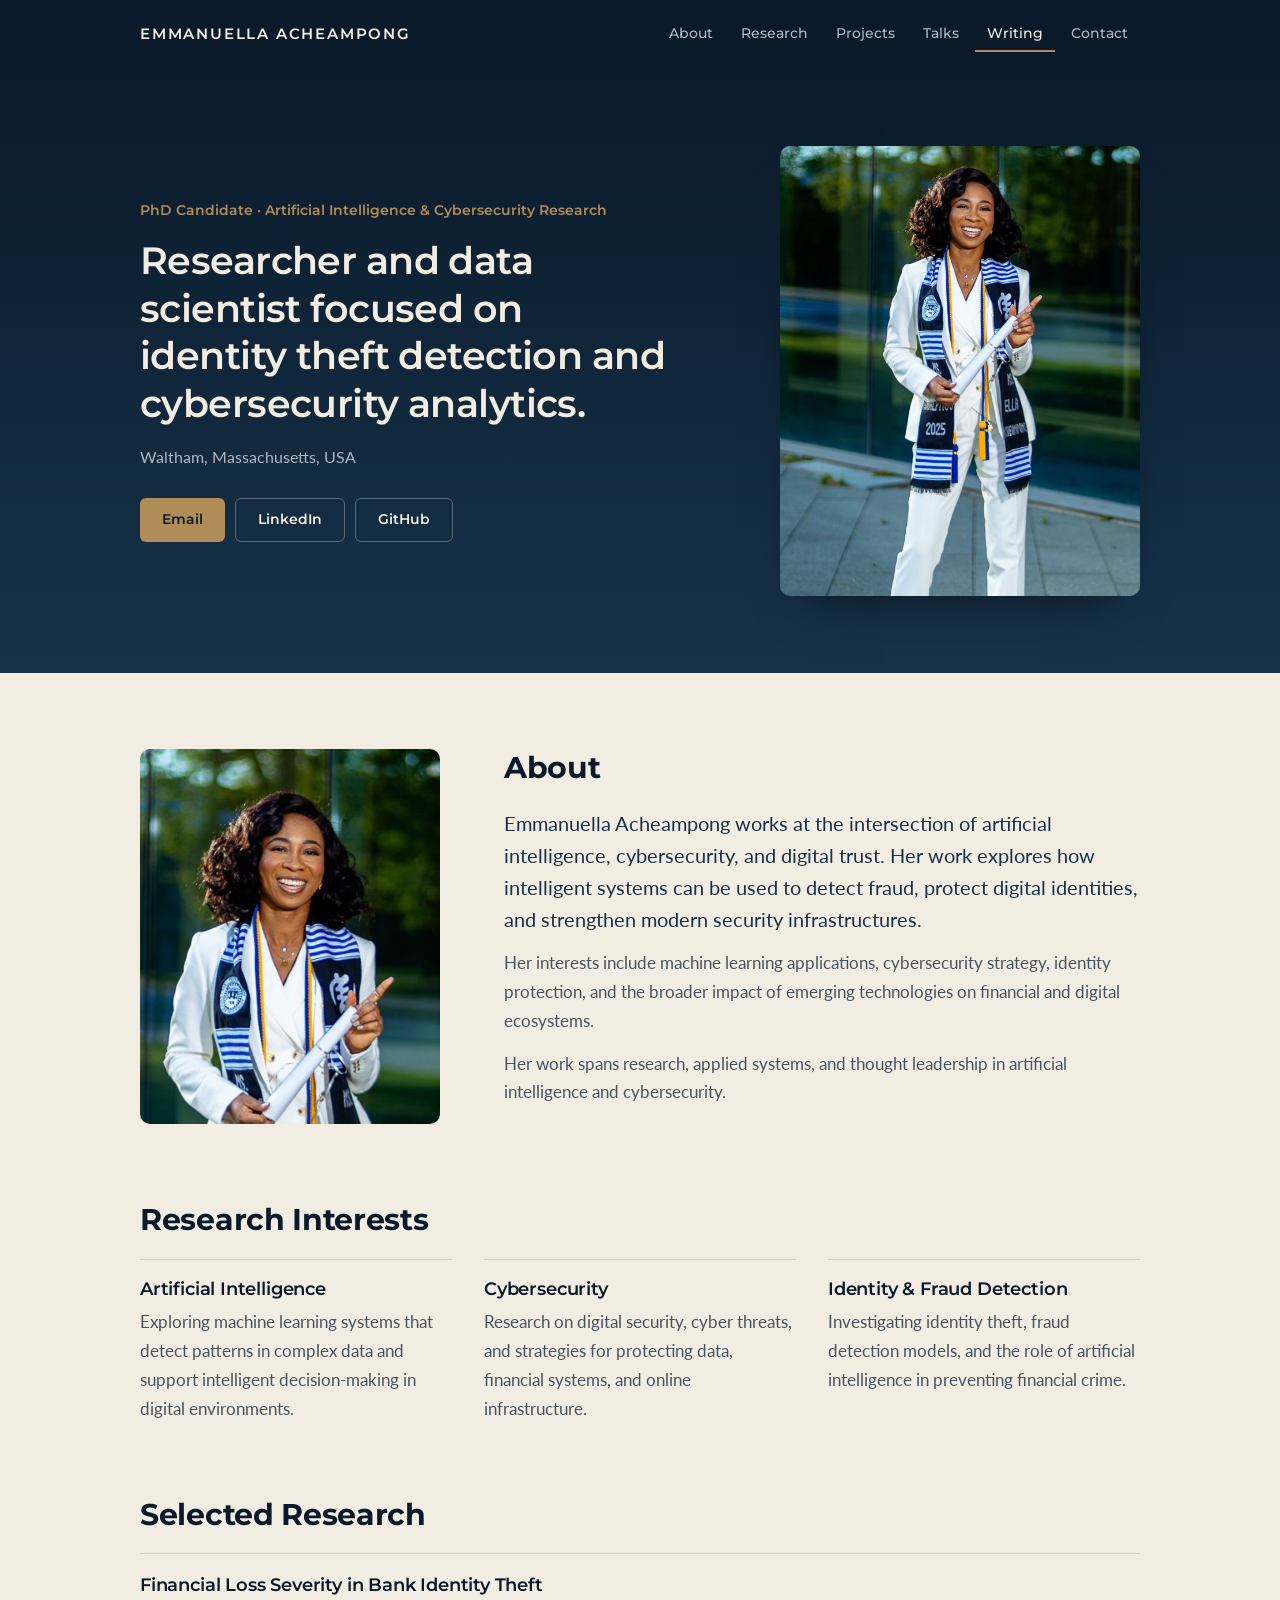
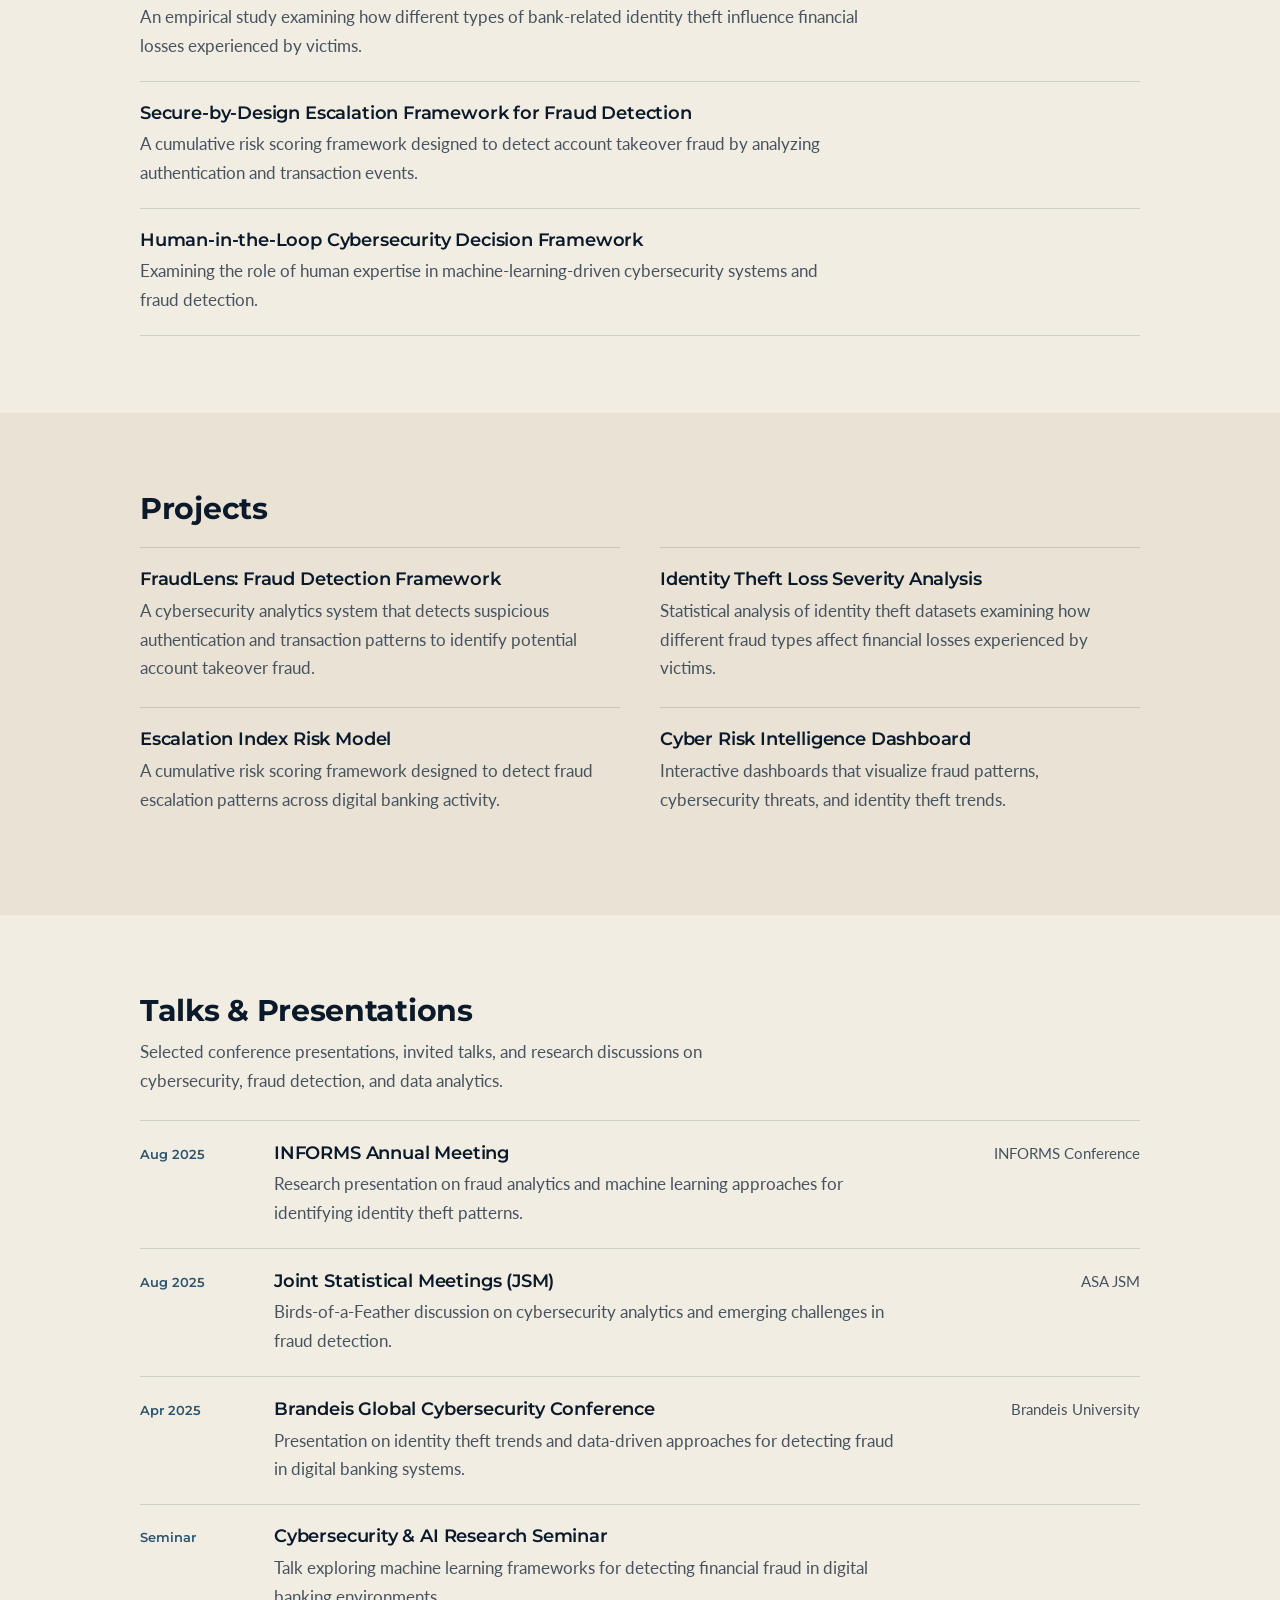
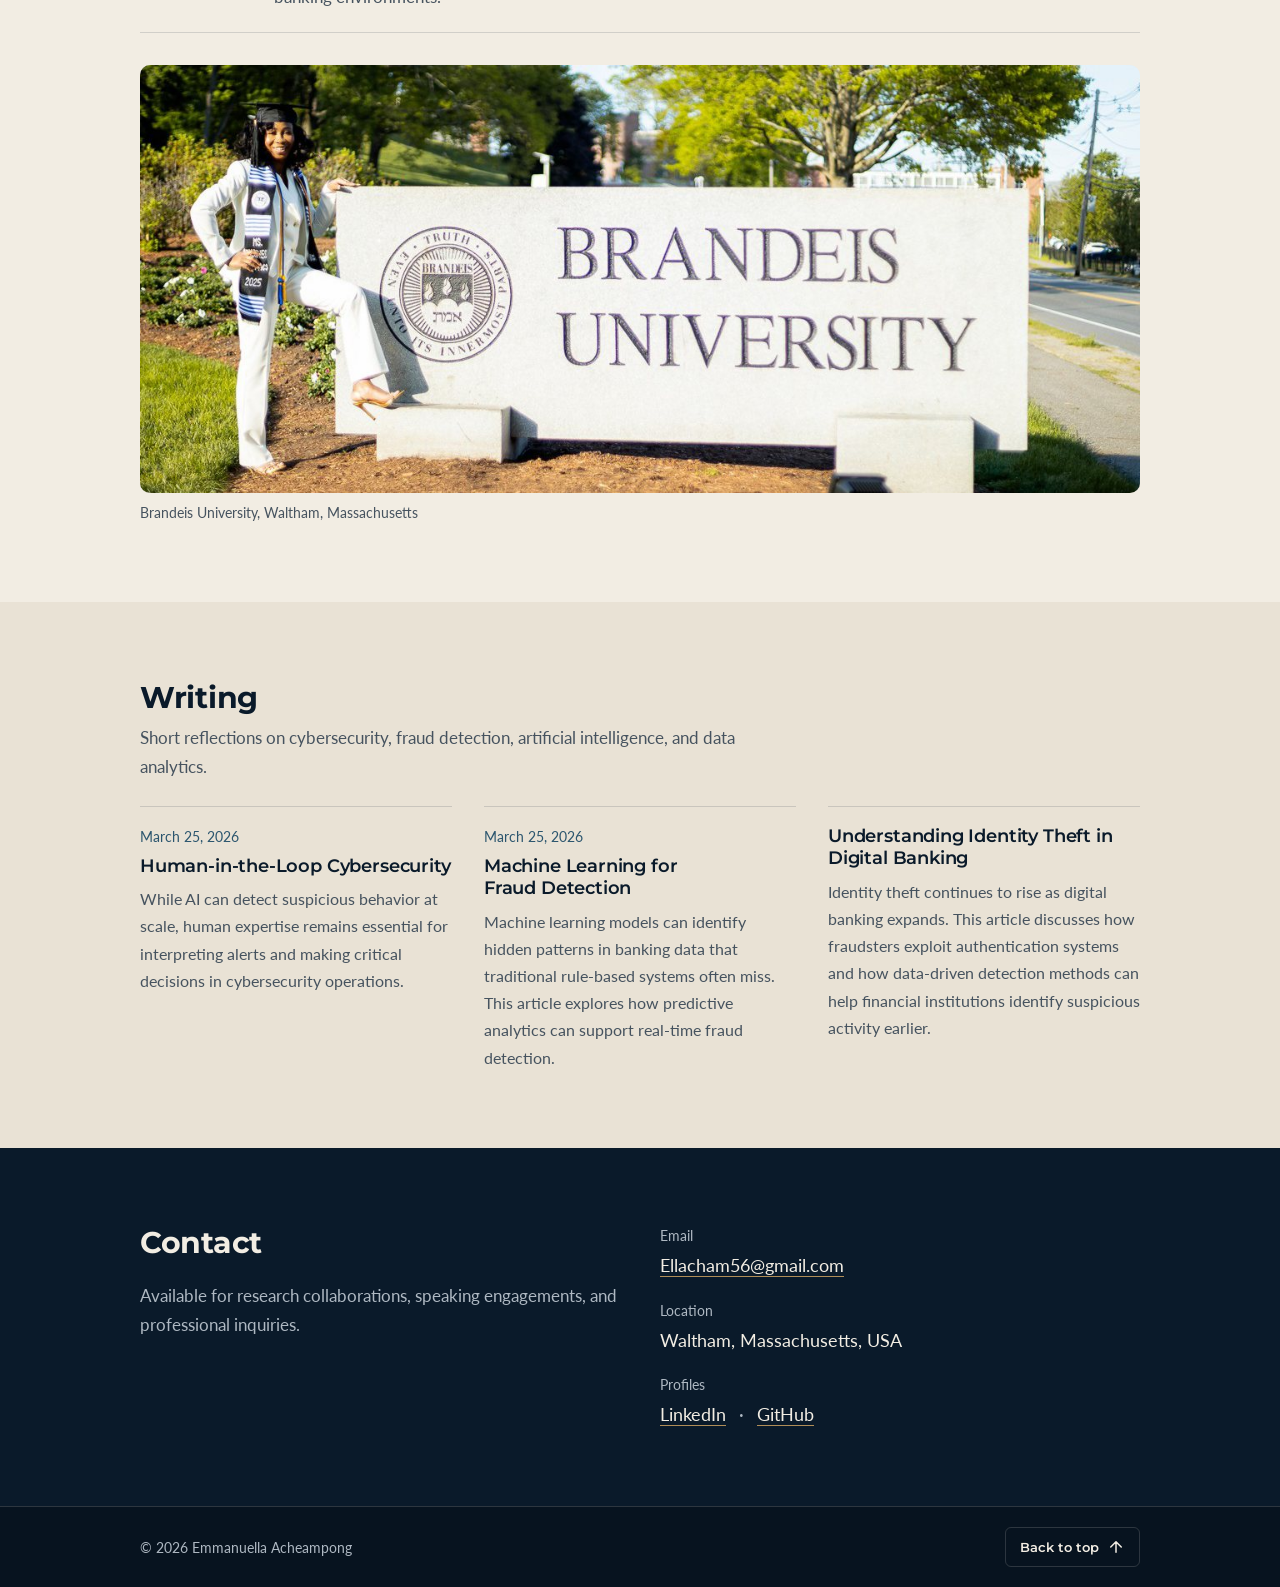
==== index.html @ 40e0a1cf "Use the new Brandeis sign photo in Talks Co-Authored-By: Claude Opus 5.5 <noreply@anthropic.com>" ====
<!doctype html>
<html lang="en">
<head>
  <meta charset="utf-8">
  <meta name="viewport" content="width=device-width, initial-scale=1">
  <title>Emmanuella Acheampong · PhD Candidate, AI &amp; Cybersecurity Research</title>
  <meta name="description" content="Emmanuella Acheampong is a PhD candidate and data scientist researching artificial intelligence, cybersecurity and digital trust, with a focus on identity theft detection and fraud analytics.">
  <meta name="author" content="Emmanuella Acheampong">
  <meta name="theme-color" content="#0A1A2A">

  <meta property="og:type" content="profile">
  <meta property="og:title" content="Emmanuella Acheampong · PhD Candidate, AI &amp; Cybersecurity Research">
  <meta property="og:description" content="Researcher and data scientist focused on identity theft detection and cybersecurity analytics.">
  <meta property="og:url" content="https://ellacham.github.io/ellaacheampong/">
  <meta property="og:image" content="https://ellacham.github.io/ellaacheampong/assets/img/og-image.jpg">
  <meta name="twitter:card" content="summary_large_image">

  <link rel="canonical" href="https://ellacham.github.io/ellaacheampong/">
  <link rel="icon" href="data:,">

  <link rel="preconnect" href="https://fonts.googleapis.com">
  <link rel="preconnect" href="https://fonts.gstatic.com" crossorigin>
  <link href="https://fonts.googleapis.com/css2?family=Lato:wght@400;700&family=Montserrat:wght@500;600;700&display=swap" rel="stylesheet">
  <link rel="stylesheet" href="assets/css/style.css?v=20261018-3">

  <script type="application/ld+json">
  {
    "@context": "https://schema.org",
    "@type": "Person",
    "name": "Emmanuella Acheampong",
    "jobTitle": "PhD Candidate",
    "description": "Researcher and data scientist focused on identity theft detection and cybersecurity analytics.",
    "url": "https://ellacham.github.io/ellaacheampong/",
    "email": "mailto:Ellacham56@gmail.com",
    "image": "https://ellacham.github.io/ellaacheampong/assets/img/ella-portrait.jpg",
    "address": { "@type": "PostalAddress", "addressLocality": "Waltham", "addressRegion": "MA", "addressCountry": "US" },
    "knowsAbout": ["Artificial intelligence", "Machine learning", "Cybersecurity", "Fraud detection", "Identity theft"],
    "sameAs": ["https://www.linkedin.com/in/emmanuellaacheampong", "https://github.com/Ellacham"]
  }
  </script>
</head>
<body>
  <a class="skip-link" href="#main">Skip to content</a>

  <header class="site-header">
    <div class="container nav">
      <a class="brand" href="#top">Emmanuella Acheampong</a>
      <button class="nav-toggle" type="button" aria-expanded="false" aria-controls="nav-menu">
        <span class="sr-only">Menu</span>
        <span class="bar"></span><span class="bar"></span>
      </button>
      <nav id="nav-menu" class="nav-menu" aria-label="Main">
        <a href="#about">About</a>
        <a href="#research">Research</a>
        <a href="#projects">Projects</a>
        <a href="#talks">Talks</a>
        <a href="#writing">Writing</a>
        <a href="#contact">Contact</a>
      </nav>
    </div>
  </header>

  <main id="main">
    <section class="hero" aria-label="Introduction">
      <div class="container hero-inner">
        <div class="hero-copy">
          <p class="hero-role">PhD Candidate · Artificial Intelligence &amp; Cybersecurity Research</p>
          <h1>Researcher and data scientist focused on identity theft detection and cybersecurity analytics.</h1>
          <p class="hero-meta">Waltham, Massachusetts, USA</p>
          <ul class="hero-links" aria-label="Contact and profiles">
            <li><a class="btn btn-primary" href="mailto:Ellacham56@gmail.com">Email</a></li>
            <li><a class="btn btn-ghost" href="https://www.linkedin.com/in/emmanuellaacheampong" target="_blank" rel="noopener">LinkedIn</a></li>
            <li><a class="btn btn-ghost" href="https://github.com/Ellacham" target="_blank" rel="noopener">GitHub</a></li>
          </ul>
        </div>
        <figure class="hero-photo">
          <img src="assets/img/ella-portrait.jpg" alt="Emmanuella Acheampong smiling in a white suit and graduation stole, holding her diploma" width="624" height="780" fetchpriority="high">
        </figure>
      </div>
    </section>

    <section class="section" id="about">
      <div class="container about">
        <figure class="about-photo">
          <img src="assets/img/ella-headshot.jpg" alt="Headshot of Emmanuella Acheampong" width="360" height="450" loading="lazy">
        </figure>
        <div class="about-body">
          <h2>About</h2>
          <p class="about-lead">Emmanuella Acheampong works at the intersection of artificial intelligence, cybersecurity, and digital trust. Her work explores how intelligent systems can be used to detect fraud, protect digital identities, and strengthen modern security infrastructures.</p>
          <p>Her interests include machine learning applications, cybersecurity strategy, identity protection, and the broader impact of emerging technologies on financial and digital ecosystems.</p>
          <p>Her work spans research, applied systems, and thought leadership in artificial intelligence and cybersecurity.</p>
        </div>
      </div>
    </section>

    <section class="section section-tight" id="research">
      <div class="container">
        <h2>Research Interests</h2>
        <div class="interests">
          <div class="interest">
            <h3>Artificial Intelligence</h3>
            <p>Exploring machine learning systems that detect patterns in complex data and support intelligent decision-making in digital environments.</p>
          </div>
          <div class="interest">
            <h3>Cybersecurity</h3>
            <p>Research on digital security, cyber threats, and strategies for protecting data, financial systems, and online infrastructure.</p>
          </div>
          <div class="interest">
            <h3>Identity &amp; Fraud Detection</h3>
            <p>Investigating identity theft, fraud detection models, and the role of artificial intelligence in preventing financial crime.</p>
          </div>
        </div>

        <h2 class="subsection" id="publications">Selected Research</h2>
        <ol class="entries">
          <li>
            <h3>Financial Loss Severity in Bank Identity Theft</h3>
            <p>An empirical study examining how different types of bank-related identity theft influence financial losses experienced by victims.</p>
          </li>
          <li>
            <h3>Secure-by-Design Escalation Framework for Fraud Detection</h3>
            <p>A cumulative risk scoring framework designed to detect account takeover fraud by analyzing authentication and transaction events.</p>
          </li>
          <li>
            <h3>Human-in-the-Loop Cybersecurity Decision Framework</h3>
            <p>Examining the role of human expertise in machine-learning-driven cybersecurity systems and fraud detection.</p>
          </li>
        </ol>
      </div>
    </section>

    <section class="section section-sand" id="projects">
      <div class="container">
        <h2>Projects</h2>
        <div class="projects">
          <article class="project">
            <h3>FraudLens: Fraud Detection Framework</h3>
            <p>A cybersecurity analytics system that detects suspicious authentication and transaction patterns to identify potential account takeover fraud.</p>
          </article>
          <article class="project">
            <h3>Identity Theft Loss Severity Analysis</h3>
            <p>Statistical analysis of identity theft datasets examining how different fraud types affect financial losses experienced by victims.</p>
          </article>
          <article class="project">
            <h3>Escalation Index Risk Model</h3>
            <p>A cumulative risk scoring framework designed to detect fraud escalation patterns across digital banking activity.</p>
          </article>
          <article class="project">
            <h3>Cyber Risk Intelligence Dashboard</h3>
            <p>Interactive dashboards that visualize fraud patterns, cybersecurity threats, and identity theft trends.</p>
          </article>
        </div>
      </div>
    </section>

    <section class="section" id="talks">
      <div class="container">
        <div class="section-head">
          <h2>Talks &amp; Presentations</h2>
          <p class="section-intro">Selected conference presentations, invited talks, and research discussions on cybersecurity, fraud detection, and data analytics.</p>
        </div>
        <ol class="talks">
          <li class="talk">
            <span class="talk-date">Aug 2025</span>
            <div class="talk-body">
              <h3>INFORMS Annual Meeting</h3>
              <p>Research presentation on fraud analytics and machine learning approaches for identifying identity theft patterns.</p>
            </div>
            <span class="talk-venue">INFORMS Conference</span>
          </li>
          <li class="talk">
            <span class="talk-date">Aug 2025</span>
            <div class="talk-body">
              <h3>Joint Statistical Meetings (JSM)</h3>
              <p>Birds-of-a-Feather discussion on cybersecurity analytics and emerging challenges in fraud detection.</p>
            </div>
            <span class="talk-venue">ASA JSM</span>
          </li>
          <li class="talk">
            <span class="talk-date">Apr 2025</span>
            <div class="talk-body">
              <h3>Brandeis Global Cybersecurity Conference</h3>
              <p>Presentation on identity theft trends and data-driven approaches for detecting fraud in digital banking systems.</p>
            </div>
            <span class="talk-venue">Brandeis University</span>
          </li>
          <li class="talk">
            <span class="talk-date">Seminar</span>
            <div class="talk-body">
              <h3>Cybersecurity &amp; AI Research Seminar</h3>
              <p>Talk exploring machine learning frameworks for detecting financial fraud in digital banking environments.</p>
            </div>
          </li>
        </ol>
        <figure class="wide-photo">
          <img src="assets/img/ella-brandeis-sign.jpg" alt="Emmanuella Acheampong in her graduation cap and stole beside the Brandeis University sign" width="1200" height="514" loading="lazy">
          <figcaption>Brandeis University, Waltham, Massachusetts</figcaption>
        </figure>
      </div>
    </section>

    <section class="section section-sand" id="writing">
      <div class="container">
        <div class="section-head">
          <h2>Writing</h2>
          <p class="section-intro">Short reflections on cybersecurity, fraud detection, artificial intelligence, and data analytics.</p>
        </div>
        <div class="notes">
          <article class="note">
            <p class="note-date"><time datetime="2026-03-25">March 25, 2026</time></p>
            <h3>Human-in-the-Loop Cybersecurity</h3>
            <p>While AI can detect suspicious behavior at scale, human expertise remains essential for interpreting alerts and making critical decisions in cybersecurity operations.</p>
          </article>
          <article class="note">
            <p class="note-date"><time datetime="2026-03-25">March 25, 2026</time></p>
            <h3>Machine Learning for Fraud Detection</h3>
            <p>Machine learning models can identify hidden patterns in banking data that traditional rule-based systems often miss. This article explores how predictive analytics can support real-time fraud detection.</p>
          </article>
          <article class="note">
            <h3>Understanding Identity Theft in Digital Banking</h3>
            <p>Identity theft continues to rise as digital banking expands. This article discusses how fraudsters exploit authentication systems and how data-driven detection methods can help financial institutions identify suspicious activity earlier.</p>
          </article>
        </div>
      </div>
    </section>

    <section class="section section-dark" id="contact">
      <div class="container contact-inner">
        <div>
          <h2>Contact</h2>
          <p class="section-intro">Available for research collaborations, speaking engagements, and professional inquiries.</p>
        </div>
        <dl class="contact-list">
          <div>
            <dt>Email</dt>
            <dd><a href="mailto:Ellacham56@gmail.com">Ellacham56@gmail.com</a></dd>
          </div>
          <div>
            <dt>Location</dt>
            <dd>Waltham, Massachusetts, USA</dd>
          </div>
          <div>
            <dt>Profiles</dt>
            <dd>
              <a href="https://www.linkedin.com/in/emmanuellaacheampong" target="_blank" rel="noopener">LinkedIn</a>
              <span class="sep" aria-hidden="true">·</span>
              <a href="https://github.com/Ellacham" target="_blank" rel="noopener">GitHub</a>
            </dd>
          </div>
        </dl>
      </div>
    </section>
  </main>

  <footer class="site-footer">
    <div class="container footer-inner">
      <p class="copyright">© <span id="year">2026</span> Emmanuella Acheampong</p>
      <a class="to-top" href="#top">
        Back to top
        <svg aria-hidden="true" viewBox="0 0 24 24" width="18" height="18"><path fill="none" stroke="currentColor" stroke-width="2" stroke-linecap="round" stroke-linejoin="round" d="M12 19V5M5 12l7-7 7 7"/></svg>
      </a>
    </div>
  </footer>

  <script src="assets/js/main.js?v=20261018-3"></script>
</body>
</html>
---- assets/css/style.css ----
/* Emmanuella Acheampong · portfolio styles
   Palette: midnight #0A1A2A, navy #17324A, steel #2B556E, bronze #B08D57, cream #F2EDE3.
   Bronze is only used on navy (it is too light for text on cream); steel is the accent on cream.
   Type: Montserrat for headings, Lato for reading text. */

:root {
  --midnight: #0A1A2A;
  --navy: #17324A;
  --steel: #2B556E;
  --bronze: #B08D57;
  --bronze-light: #C4A272;
  --cream: #F2EDE3;
  --sand: #E9E2D5;

  --text: #0A1A2A;
  --text-soft: #46535F;
  --text-on-dark: #F2EDE3;
  --text-on-dark-soft: #AEB8C2;

  --line: rgba(10, 26, 42, 0.14);
  --line-on-dark: rgba(242, 237, 227, 0.16);

  --font-heading: "Montserrat", "Helvetica Neue", Arial, sans-serif;
  --font-body: "Lato", "Helvetica Neue", Arial, sans-serif;

  --container: 1080px;
  --gutter: clamp(16px, 4vw, 40px);
  --header-h: 68px;
}

*,
*::before,
*::after { box-sizing: border-box; }

html { scroll-behavior: smooth; -webkit-text-size-adjust: 100%; }
@media (prefers-reduced-motion: reduce) { html { scroll-behavior: auto; } }
[id] { scroll-margin-top: calc(var(--header-h) + 12px); }

body {
  margin: 0;
  background: var(--cream);
  color: var(--text);
  font-family: var(--font-body);
  font-size: 17px;
  line-height: 1.7;
  -webkit-font-smoothing: antialiased;
  text-rendering: optimizeLegibility;
}

img { max-width: 100%; height: auto; display: block; }
a { color: inherit; }
h1, h2, h3 { margin: 0; font-family: var(--font-heading); line-height: 1.25; letter-spacing: -0.01em; text-wrap: balance; }
h2 { font-size: clamp(24px, 2.6vw, 30px); font-weight: 700; color: var(--midnight); margin-bottom: 20px; }
h3 { font-size: 18px; font-weight: 600; color: var(--midnight); text-wrap: pretty; }
p { margin: 0; }
ul, ol { margin: 0; padding: 0; list-style: none; }

:focus-visible { outline: 2px solid var(--steel); outline-offset: 3px; border-radius: 4px; }
.site-header :focus-visible,
.hero :focus-visible,
.section-dark :focus-visible,
.site-footer :focus-visible { outline-color: var(--bronze); }

.sr-only {
  position: absolute; width: 1px; height: 1px; padding: 0; margin: -1px;
  overflow: hidden; clip: rect(0 0 0 0); white-space: nowrap; border: 0;
}

.skip-link {
  position: absolute; left: 16px; top: -80px; z-index: 100;
  padding: 10px 16px; border-radius: 8px;
  background: var(--steel); color: #fff; font-weight: 700; text-decoration: none;
}
.skip-link:focus { top: 12px; }

.container { width: 100%; max-width: var(--container); margin: 0 auto; padding: 0 var(--gutter); }

/* ---------- Header ---------- */

.site-header {
  position: sticky; top: 0; z-index: 50;
  background: var(--midnight);
  border-bottom: 1px solid transparent;
  transition: border-color .3s ease;
}
.site-header.is-scrolled { border-bottom-color: var(--line-on-dark); }

.nav { height: var(--header-h); display: flex; align-items: center; justify-content: space-between; gap: 24px; }

.brand {
  font-family: var(--font-heading); font-size: 15px; font-weight: 600;
  letter-spacing: 0.12em; text-transform: uppercase; white-space: nowrap;
  color: var(--text-on-dark); text-decoration: none;
}

.nav-menu { display: flex; align-items: center; gap: 4px; }
.nav-menu a {
  padding: 6px 12px; border-radius: 6px;
  font-family: var(--font-heading); font-size: 14px; font-weight: 500;
  color: var(--text-on-dark-soft); text-decoration: none;
  transition: color .2s ease;
}
.nav-menu a:hover, .nav-menu a.is-active { color: var(--cream); }
.nav-menu a.is-active { box-shadow: inset 0 -2px 0 var(--bronze); border-radius: 0; }

.nav-toggle {
  display: none; width: 44px; height: 44px; padding: 0; border: 1px solid var(--line-on-dark);
  border-radius: 8px; background: transparent; cursor: pointer;
  flex-direction: column; align-items: center; justify-content: center; gap: 6px;
}
.nav-toggle .bar { display: block; width: 18px; height: 1.6px; background: var(--text-on-dark); transition: transform .25s ease; }
.nav-toggle[aria-expanded="true"] .bar:first-of-type { transform: translateY(3.8px) rotate(45deg); }
.nav-toggle[aria-expanded="true"] .bar:last-of-type { transform: translateY(-3.8px) rotate(-45deg); }

@media (max-width: 860px) {
  .nav-toggle { display: inline-flex; }
  .nav-menu {
    position: absolute; top: var(--header-h); left: 0; right: 0;
    flex-direction: column; align-items: stretch; gap: 0;
    padding: 8px var(--gutter) 16px;
    background: var(--midnight); border-bottom: 1px solid var(--line-on-dark);
    display: none;
  }
  .nav-menu.is-open { display: flex; }
  .nav-menu a { padding: 12px 4px; font-size: 15px; border-bottom: 1px solid var(--line-on-dark); }
  .nav-menu a:last-child { border-bottom: 0; }
  .nav-menu a.is-active { box-shadow: none; color: var(--bronze); }
}
@media (max-width: 420px) {
  .brand { font-size: 13px; letter-spacing: 0.1em; }
}

/* ---------- Hero ---------- */

.hero {
  background: linear-gradient(180deg, var(--midnight) 0%, var(--navy) 100%);
  color: var(--text-on-dark);
  padding: clamp(40px, 6vw, 80px) 0 clamp(48px, 6vw, 88px);
}
.hero-inner { display: grid; grid-template-columns: 1.35fr 1fr; align-items: center; gap: clamp(32px, 5vw, 64px); }

.hero-role { font-family: var(--font-heading); font-size: 14px; font-weight: 600; color: var(--bronze); }
.hero h1 {
  margin-top: 14px; max-width: 26ch; text-wrap: pretty;
  font-size: clamp(27px, 3vw, 38px); font-weight: 600; line-height: 1.25; letter-spacing: -0.015em;
  color: var(--cream);
}
.hero-meta { margin-top: 16px; font-size: 16px; color: var(--text-on-dark-soft); }

.hero-links { margin-top: 28px; display: flex; flex-wrap: wrap; gap: 10px; }
.btn {
  display: inline-flex; align-items: center; justify-content: center; min-height: 44px;
  padding: 0 22px; border-radius: 6px;
  font-family: var(--font-heading); font-weight: 600; font-size: 14px;
  text-decoration: none; transition: background-color .2s ease, border-color .2s ease, color .2s ease;
}
.btn-primary { background: var(--bronze); color: var(--midnight); }
.btn-primary:hover { background: var(--bronze-light); }
.btn-ghost { border: 1px solid rgba(242, 237, 227, 0.32); color: var(--text-on-dark); }
.btn-ghost:hover { border-color: var(--cream); }

.hero-photo { margin: 0; justify-self: end; width: min(100%, 360px); }
.hero-photo img {
  width: 100%; aspect-ratio: 4 / 5; object-fit: cover; border-radius: 10px;
  box-shadow: 0 24px 48px -28px rgba(0, 0, 0, 0.7);
}

@media (max-width: 860px) {
  .hero-inner { grid-template-columns: 1fr; }
  .hero-photo { justify-self: start; width: min(100%, 360px); }
}

/* ---------- Sections ---------- */

.section { padding: clamp(48px, 6vw, 80px) 0; }
.section-tight { padding-top: 0; }
.section-sand { background: var(--sand); }
.section-dark { background: var(--midnight); color: var(--text-on-dark); }
.section-dark h2 { color: var(--cream); }

.section-head { margin-bottom: 24px; }
.section-head h2 { margin-bottom: 0; }
.section-intro { margin-top: 8px; color: var(--text-soft); max-width: 62ch; }
.section-dark .section-intro { color: var(--text-on-dark-soft); }

.subsection { margin-top: clamp(48px, 6vw, 72px); }

/* About */
.about { display: grid; grid-template-columns: 300px 1fr; gap: clamp(32px, 5vw, 64px); align-items: start; }
.about-photo { margin: 0; }
.about-photo img { width: 100%; aspect-ratio: 4 / 5; object-fit: cover; border-radius: 10px; }
.about-body { max-width: 64ch; }
.about-body p { color: var(--text-soft); }
.about-body p + p { margin-top: 14px; }
.about-body .about-lead { font-size: 20px; line-height: 1.6; color: var(--navy); }
@media (max-width: 760px) {
  .about { grid-template-columns: 1fr; }
  .about-photo { max-width: 280px; }
}

/* Research interests */
.interests { display: grid; grid-template-columns: repeat(3, 1fr); gap: 32px; }
.interest { border-top: 1px solid var(--line); padding-top: 18px; }
.interest p { margin-top: 8px; color: var(--text-soft); }
@media (max-width: 860px) { .interests { grid-template-columns: 1fr; gap: 0; } .interest { padding: 18px 0; } }

/* Selected research */
.entries { border-top: 1px solid var(--line); }
.entries li { padding: 20px 0; border-bottom: 1px solid var(--line); }
.entries p { margin-top: 6px; max-width: 72ch; color: var(--text-soft); }

/* Projects */
.projects { display: grid; grid-template-columns: repeat(2, 1fr); column-gap: 40px; }
.project { border-top: 1px solid var(--line); padding: 20px 0 24px; }
.project p { margin-top: 6px; color: var(--text-soft); }
@media (max-width: 760px) { .projects { grid-template-columns: 1fr; } }

/* Talks */
.talks { border-top: 1px solid var(--line); }
.talk {
  display: grid; grid-template-columns: 110px 1fr 180px; gap: 24px; align-items: baseline;
  padding: 20px 0; border-bottom: 1px solid var(--line);
}
.talk-date { font-family: var(--font-heading); font-size: 13px; font-weight: 600; color: var(--steel); }
.talk p { margin-top: 6px; color: var(--text-soft); max-width: 62ch; }
.talk-venue { justify-self: end; text-align: right; font-size: 15px; color: var(--text-soft); }
@media (max-width: 760px) {
  .talk { grid-template-columns: 1fr; gap: 4px; }
  .talk-venue { justify-self: start; text-align: left; order: 2; }
  .talk-body { order: 1; }
}

.wide-photo { margin: 32px 0 0; }
.wide-photo img {
  width: 100%; aspect-ratio: 21 / 9; object-fit: cover; object-position: 50% 100%; border-radius: 10px;
}
.wide-photo figcaption { margin-top: 8px; font-size: 14px; color: var(--text-soft); }

/* Writing */
.notes { display: grid; grid-template-columns: repeat(3, 1fr); gap: 32px; }
.note { border-top: 1px solid var(--line); padding-top: 18px; }
.note-date { font-size: 14px; color: var(--steel); margin-bottom: 6px; }
.note p:not(.note-date) { margin-top: 8px; color: var(--text-soft); font-size: 16px; }
@media (max-width: 860px) { .notes { grid-template-columns: 1fr; gap: 0; } .note { padding: 18px 0; } }

/* Contact */
.contact-inner { display: grid; grid-template-columns: 1fr 1fr; gap: 40px; align-items: start; }
.contact-list { margin: 0; display: grid; gap: 18px; }
.contact-list dt { font-size: 14px; color: var(--text-on-dark-soft); }
.contact-list dd { margin: 2px 0 0; font-size: 18px; }
.contact-list a {
  color: var(--cream); text-decoration: underline; text-decoration-color: var(--bronze);
  text-underline-offset: 4px; text-decoration-thickness: 1px;
}
.contact-list a:hover { color: var(--bronze); }
.contact-list .sep { margin: 0 8px; color: var(--text-on-dark-soft); }
@media (max-width: 760px) { .contact-inner { grid-template-columns: 1fr; gap: 24px; } }

/* Footer */
.site-footer { background: #07131F; color: var(--text-on-dark-soft); padding: 20px 0; border-top: 1px solid var(--line-on-dark); }
.footer-inner { display: flex; align-items: center; justify-content: space-between; gap: 16px; }
.copyright { font-size: 14px; }
.to-top {
  display: inline-flex; align-items: center; gap: 8px;
  padding: 8px 14px; border: 1px solid var(--line-on-dark); border-radius: 6px;
  font-family: var(--font-heading); font-size: 13px; font-weight: 600;
  color: var(--cream); text-decoration: none;
  transition: background-color .2s ease, border-color .2s ease, color .2s ease;
}
.to-top:hover { background: var(--bronze); border-color: var(--bronze); color: var(--midnight); }
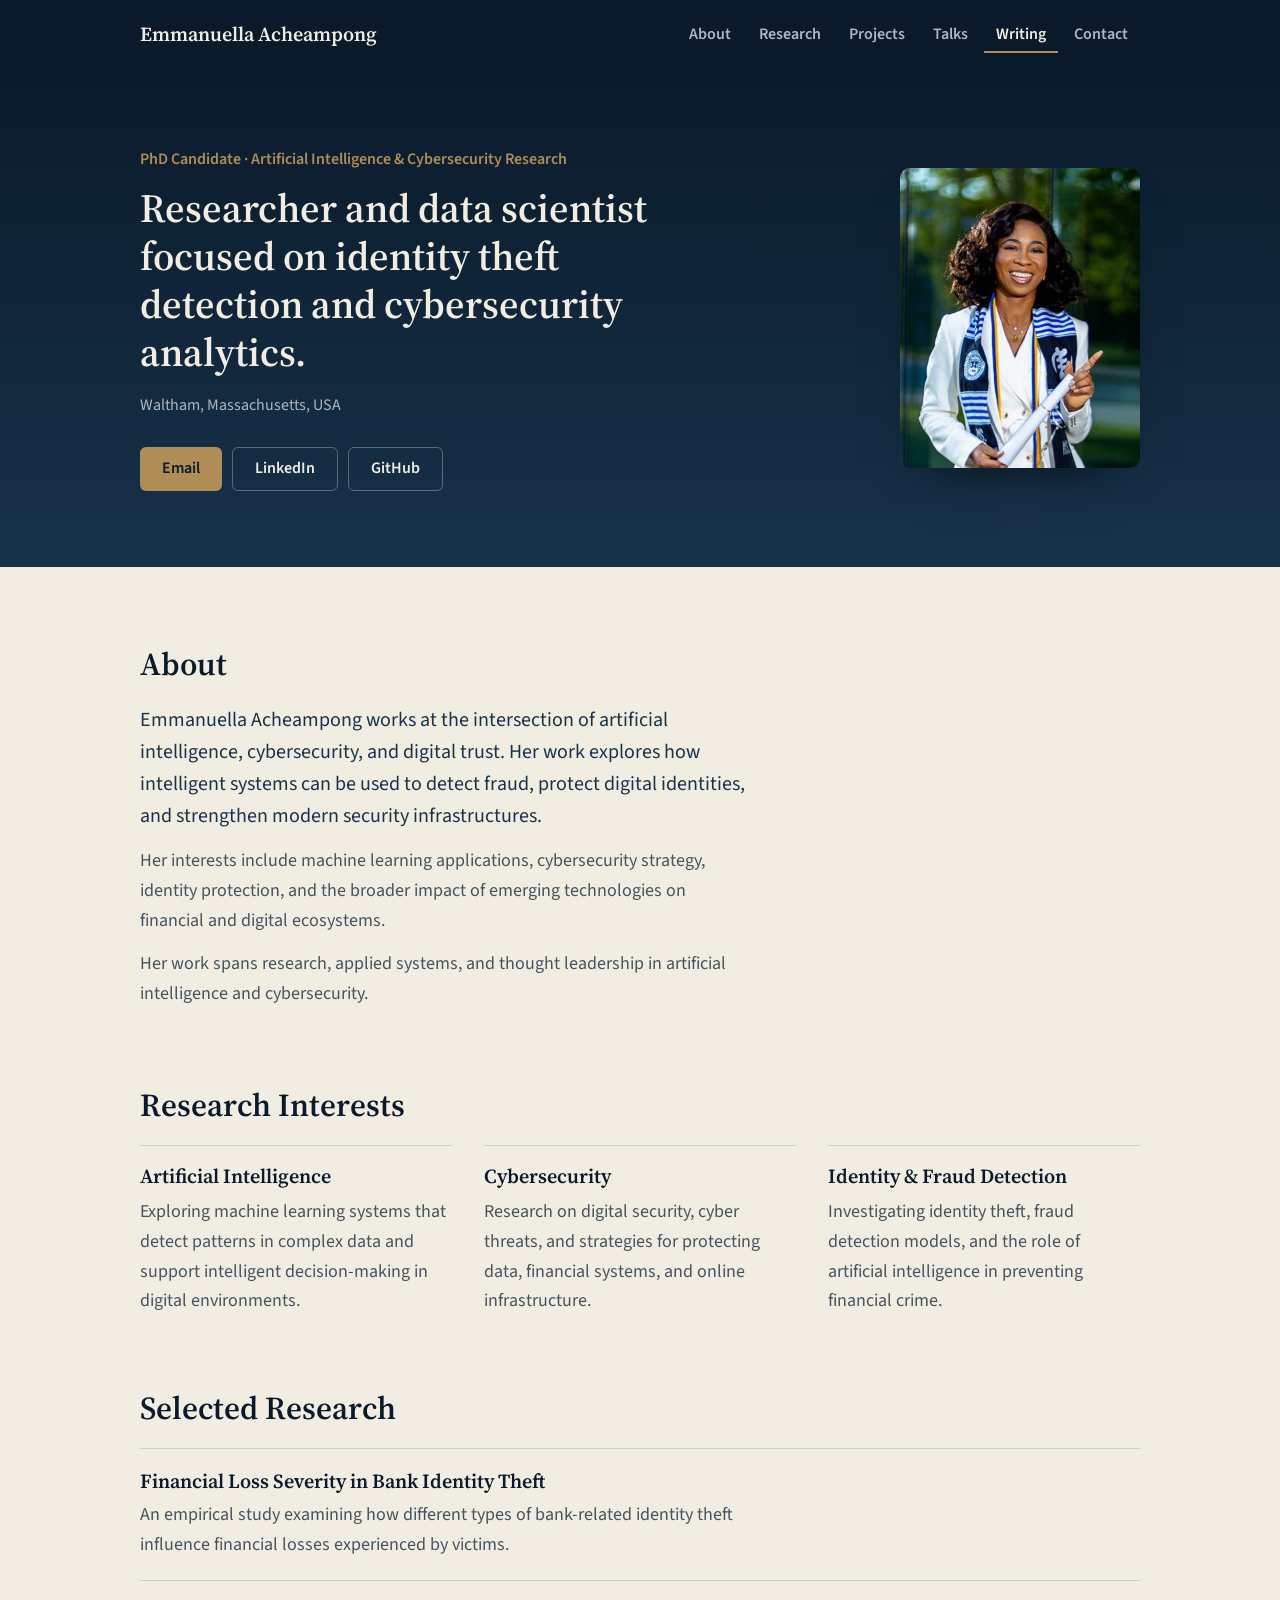
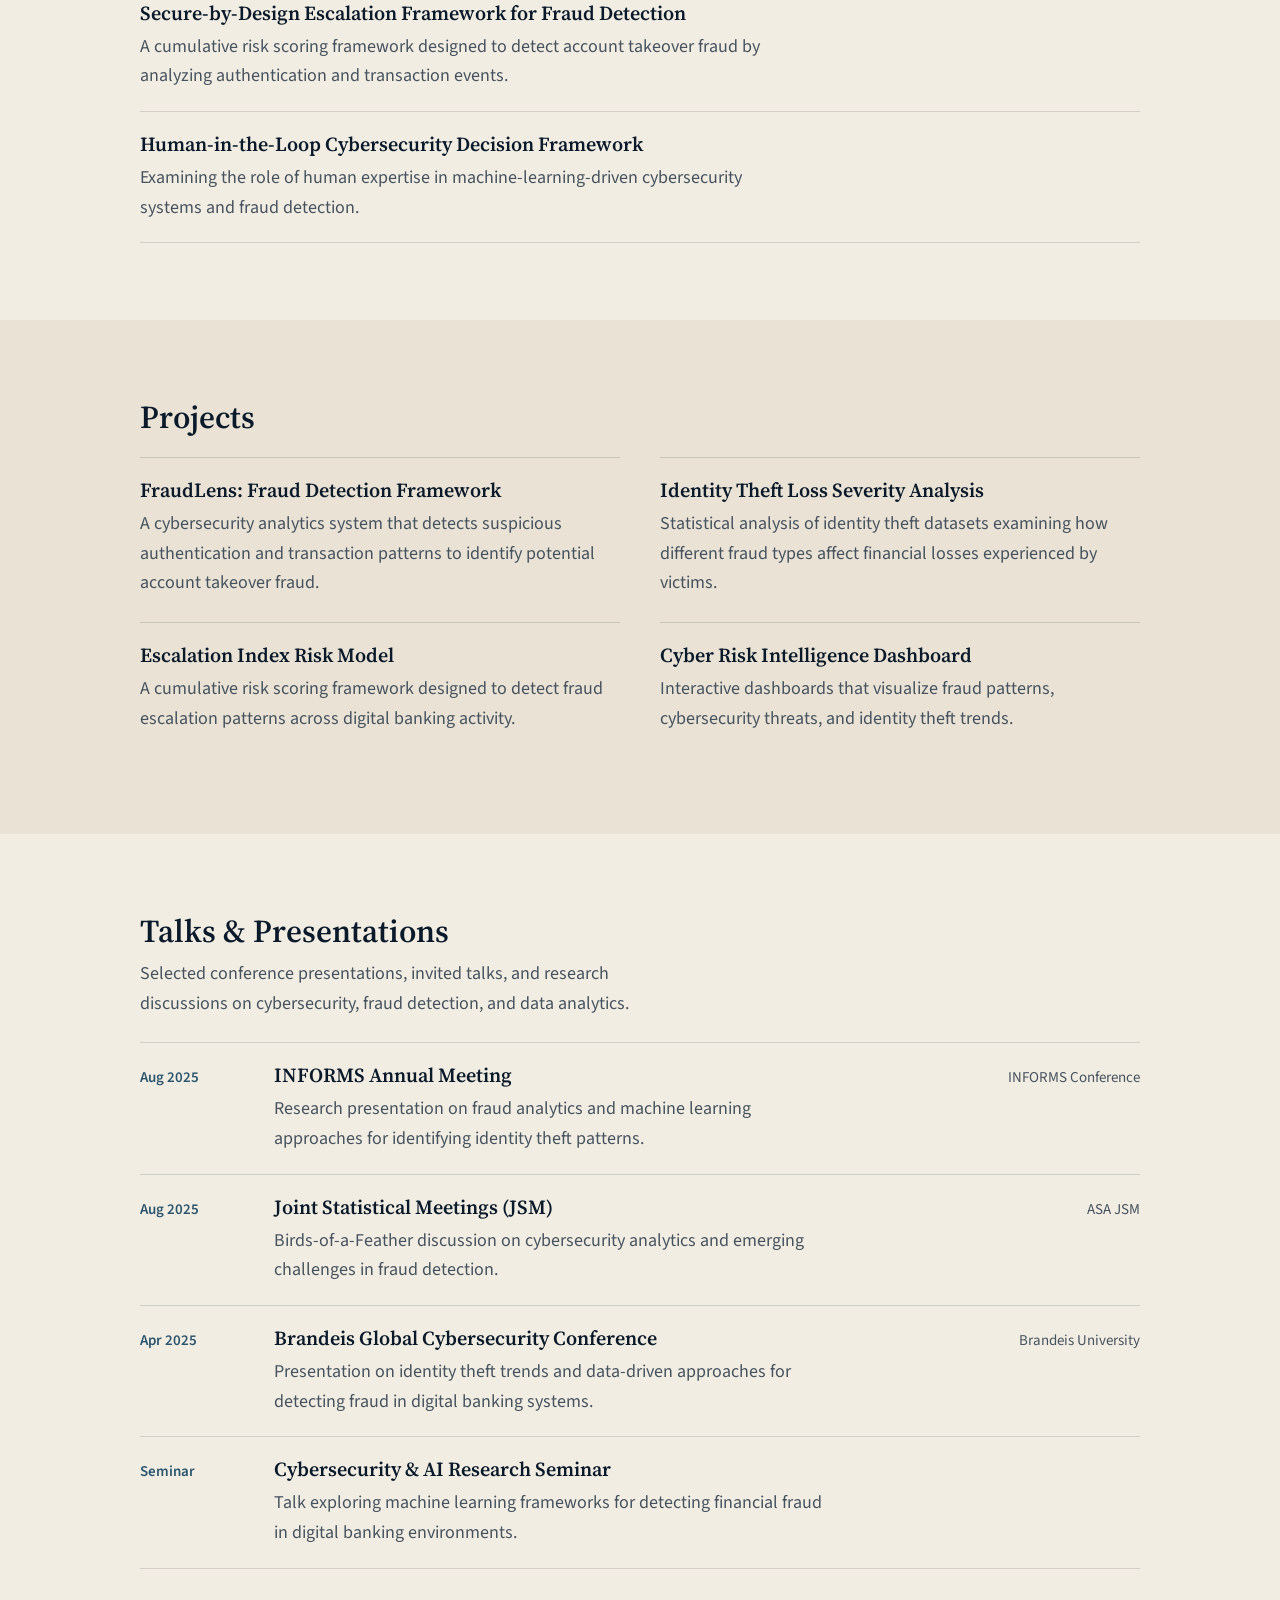
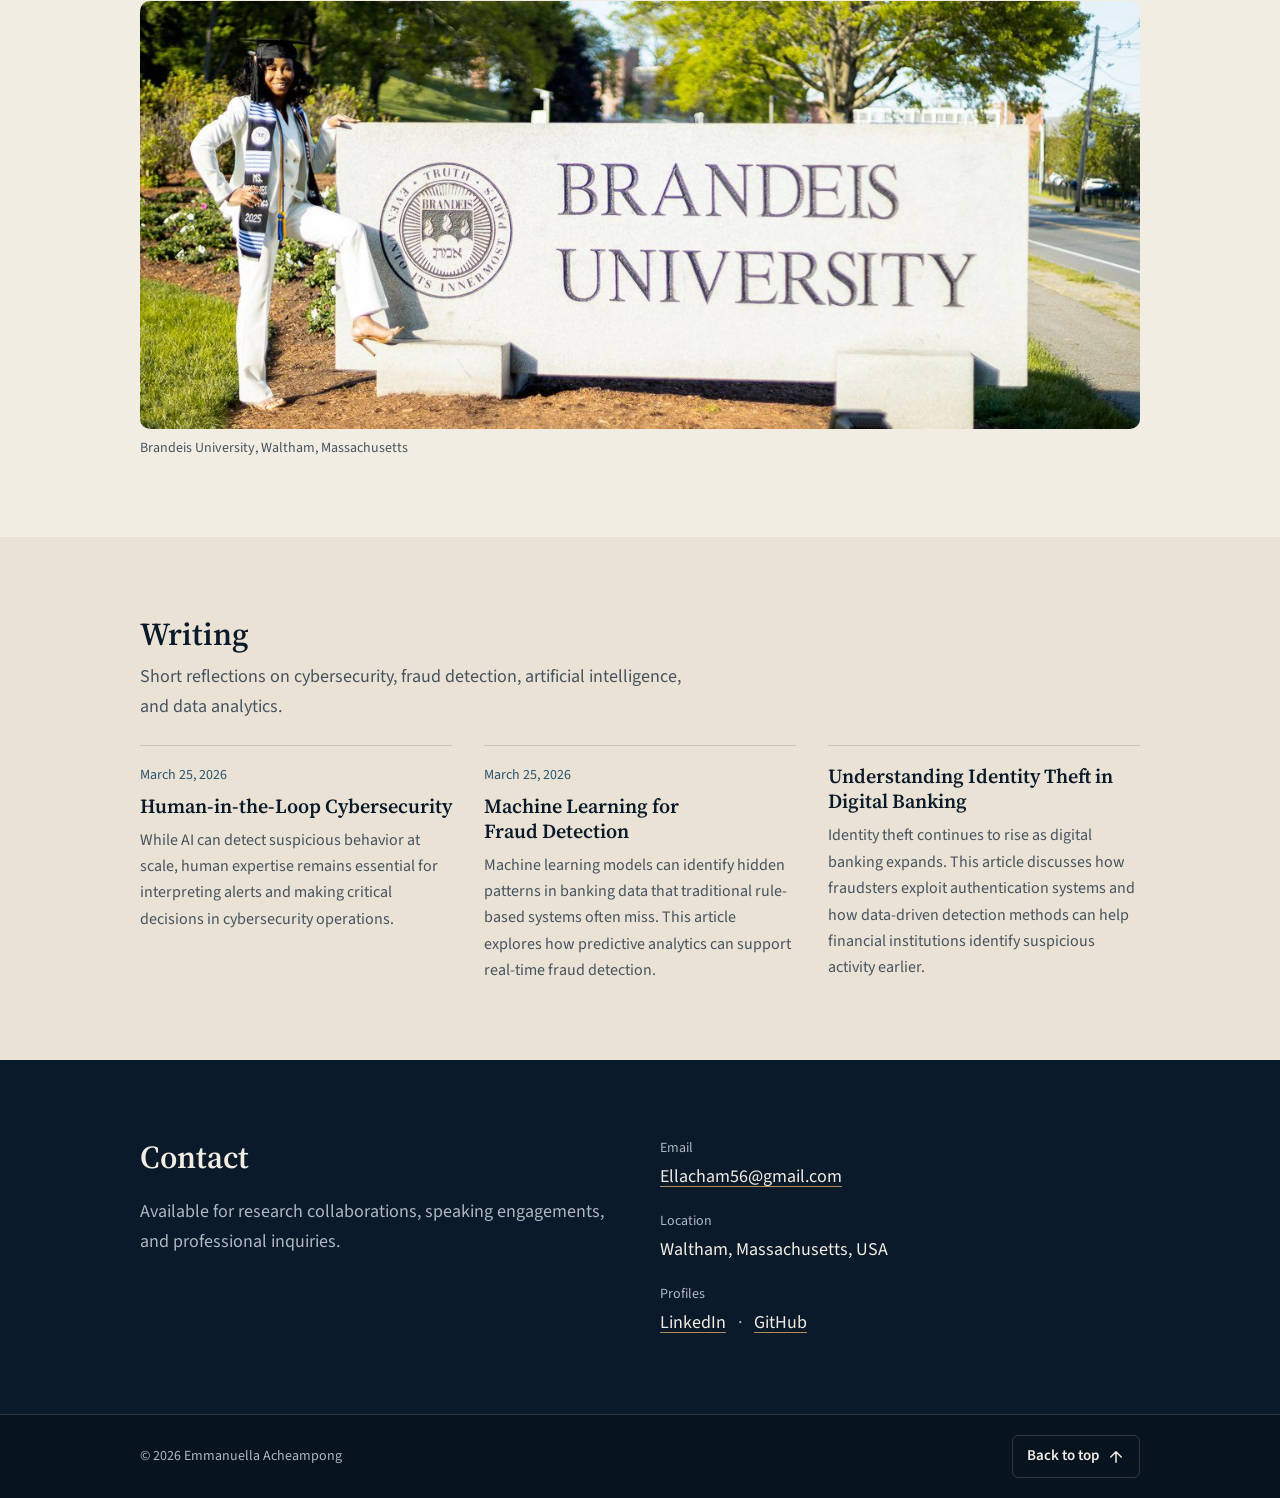
==== commit bff10530: "One photo at the top, academic fonts Replace the large portrait with the headshot beside the introdu" ====
--- a/index.html
+++ b/index.html
@@ -20,8 +20,8 @@
 
   <link rel="preconnect" href="https://fonts.googleapis.com">
   <link rel="preconnect" href="https://fonts.gstatic.com" crossorigin>
-  <link href="https://fonts.googleapis.com/css2?family=Lato:wght@400;700&family=Montserrat:wght@500;600;700&display=swap" rel="stylesheet">
-  <link rel="stylesheet" href="assets/css/style.css?v=20261018-3">
+  <link href="https://fonts.googleapis.com/css2?family=Source+Sans+3:wght@400;600;700&family=Source+Serif+4:opsz,wght@8..60,500;8..60,600;8..60,700&display=swap" rel="stylesheet">
+  <link rel="stylesheet" href="assets/css/style.css?v=20261018-4">
 
   <script type="application/ld+json">
   {
@@ -32,7 +32,7 @@
     "description": "Researcher and data scientist focused on identity theft detection and cybersecurity analytics.",
     "url": "https://ellacham.github.io/ellaacheampong/",
     "email": "mailto:Ellacham56@gmail.com",
-    "image": "https://ellacham.github.io/ellaacheampong/assets/img/ella-portrait.jpg",
+    "image": "https://ellacham.github.io/ellaacheampong/assets/img/ella-headshot.jpg",
     "address": { "@type": "PostalAddress", "addressLocality": "Waltham", "addressRegion": "MA", "addressCountry": "US" },
     "knowsAbout": ["Artificial intelligence", "Machine learning", "Cybersecurity", "Fraud detection", "Identity theft"],
     "sameAs": ["https://www.linkedin.com/in/emmanuellaacheampong", "https://github.com/Ellacham"]
@@ -74,16 +74,13 @@
           </ul>
         </div>
         <figure class="hero-photo">
-          <img src="assets/img/ella-portrait.jpg" alt="Emmanuella Acheampong smiling in a white suit and graduation stole, holding her diploma" width="624" height="780" fetchpriority="high">
+          <img src="assets/img/ella-headshot.jpg" alt="Headshot of Emmanuella Acheampong" width="360" height="450" fetchpriority="high">
         </figure>
       </div>
     </section>
 
     <section class="section" id="about">
       <div class="container about">
-        <figure class="about-photo">
-          <img src="assets/img/ella-headshot.jpg" alt="Headshot of Emmanuella Acheampong" width="360" height="450" loading="lazy">
-        </figure>
         <div class="about-body">
           <h2>About</h2>
           <p class="about-lead">Emmanuella Acheampong works at the intersection of artificial intelligence, cybersecurity, and digital trust. Her work explores how intelligent systems can be used to detect fraud, protect digital identities, and strengthen modern security infrastructures.</p>
--- a/assets/css/style.css
+++ b/assets/css/style.css
@@ -1,7 +1,7 @@
 /* Emmanuella Acheampong · portfolio styles
    Palette: midnight #0A1A2A, navy #17324A, steel #2B556E, bronze #B08D57, cream #F2EDE3.
    Bronze is only used on navy (it is too light for text on cream); steel is the accent on cream.
-   Type: Montserrat for headings, Lato for reading text. */
+   Type: Source Serif 4 for headings, Source Sans 3 for reading text and UI (a matched pair). */
 
 :root {
   --midnight: #0A1A2A;
@@ -20,8 +20,8 @@
   --line: rgba(10, 26, 42, 0.14);
   --line-on-dark: rgba(242, 237, 227, 0.16);
 
-  --font-heading: "Montserrat", "Helvetica Neue", Arial, sans-serif;
-  --font-body: "Lato", "Helvetica Neue", Arial, sans-serif;
+  --font-heading: "Source Serif 4", Georgia, "Times New Roman", serif;
+  --font-body: "Source Sans 3", "Helvetica Neue", Arial, sans-serif;
 
   --container: 1080px;
   --gutter: clamp(16px, 4vw, 40px);
@@ -41,17 +41,17 @@
   background: var(--cream);
   color: var(--text);
   font-family: var(--font-body);
-  font-size: 17px;
-  line-height: 1.7;
+  font-size: 18px;
+  line-height: 1.65;
   -webkit-font-smoothing: antialiased;
   text-rendering: optimizeLegibility;
 }
 
 img { max-width: 100%; height: auto; display: block; }
 a { color: inherit; }
-h1, h2, h3 { margin: 0; font-family: var(--font-heading); line-height: 1.25; letter-spacing: -0.01em; text-wrap: balance; }
-h2 { font-size: clamp(24px, 2.6vw, 30px); font-weight: 700; color: var(--midnight); margin-bottom: 20px; }
-h3 { font-size: 18px; font-weight: 600; color: var(--midnight); text-wrap: pretty; }
+h1, h2, h3 { margin: 0; font-family: var(--font-heading); line-height: 1.25; letter-spacing: 0; text-wrap: balance; }
+h2 { font-size: clamp(26px, 2.8vw, 32px); font-weight: 600; color: var(--midnight); margin-bottom: 20px; }
+h3 { font-size: 20px; font-weight: 600; color: var(--midnight); text-wrap: pretty; }
 p { margin: 0; }
 ul, ol { margin: 0; padding: 0; list-style: none; }
 
@@ -88,15 +88,15 @@
 .nav { height: var(--header-h); display: flex; align-items: center; justify-content: space-between; gap: 24px; }
 
 .brand {
-  font-family: var(--font-heading); font-size: 15px; font-weight: 600;
-  letter-spacing: 0.12em; text-transform: uppercase; white-space: nowrap;
+  font-family: var(--font-heading); font-size: 20px; font-weight: 600;
+  white-space: nowrap;
   color: var(--text-on-dark); text-decoration: none;
 }
 
 .nav-menu { display: flex; align-items: center; gap: 4px; }
 .nav-menu a {
   padding: 6px 12px; border-radius: 6px;
-  font-family: var(--font-heading); font-size: 14px; font-weight: 500;
+  font-family: var(--font-body); font-size: 16px; font-weight: 600;
   color: var(--text-on-dark-soft); text-decoration: none;
   transition: color .2s ease;
 }
@@ -127,7 +127,7 @@
   .nav-menu a.is-active { box-shadow: none; color: var(--bronze); }
 }
 @media (max-width: 420px) {
-  .brand { font-size: 13px; letter-spacing: 0.1em; }
+  .brand { font-size: 18px; }
 }
 
 /* ---------- Hero ---------- */
@@ -137,12 +137,12 @@
   color: var(--text-on-dark);
   padding: clamp(40px, 6vw, 80px) 0 clamp(48px, 6vw, 88px);
 }
-.hero-inner { display: grid; grid-template-columns: 1.35fr 1fr; align-items: center; gap: clamp(32px, 5vw, 64px); }
-
-.hero-role { font-family: var(--font-heading); font-size: 14px; font-weight: 600; color: var(--bronze); }
+.hero-inner { display: grid; grid-template-columns: 1fr 240px; align-items: center; gap: clamp(32px, 6vw, 80px); }
+
+.hero-role { font-size: 16px; font-weight: 600; color: var(--bronze); }
 .hero h1 {
-  margin-top: 14px; max-width: 26ch; text-wrap: pretty;
-  font-size: clamp(27px, 3vw, 38px); font-weight: 600; line-height: 1.25; letter-spacing: -0.015em;
+  margin-top: 12px; max-width: 28ch; text-wrap: pretty;
+  font-size: clamp(28px, 3.2vw, 40px); font-weight: 600; line-height: 1.2;
   color: var(--cream);
 }
 .hero-meta { margin-top: 16px; font-size: 16px; color: var(--text-on-dark-soft); }
@@ -151,7 +151,7 @@
 .btn {
   display: inline-flex; align-items: center; justify-content: center; min-height: 44px;
   padding: 0 22px; border-radius: 6px;
-  font-family: var(--font-heading); font-weight: 600; font-size: 14px;
+  font-family: var(--font-body); font-weight: 600; font-size: 16px;
   text-decoration: none; transition: background-color .2s ease, border-color .2s ease, color .2s ease;
 }
 .btn-primary { background: var(--bronze); color: var(--midnight); }
@@ -159,15 +159,15 @@
 .btn-ghost { border: 1px solid rgba(242, 237, 227, 0.32); color: var(--text-on-dark); }
 .btn-ghost:hover { border-color: var(--cream); }
 
-.hero-photo { margin: 0; justify-self: end; width: min(100%, 360px); }
+.hero-photo { margin: 0; justify-self: end; width: 240px; }
 .hero-photo img {
   width: 100%; aspect-ratio: 4 / 5; object-fit: cover; border-radius: 10px;
   box-shadow: 0 24px 48px -28px rgba(0, 0, 0, 0.7);
 }
 
-@media (max-width: 860px) {
-  .hero-inner { grid-template-columns: 1fr; }
-  .hero-photo { justify-self: start; width: min(100%, 360px); }
+@media (max-width: 760px) {
+  .hero-inner { grid-template-columns: 1fr; gap: 24px; }
+  .hero-photo { order: -1; justify-self: start; width: 140px; }
 }
 
 /* ---------- Sections ---------- */
@@ -186,17 +186,10 @@
 .subsection { margin-top: clamp(48px, 6vw, 72px); }
 
 /* About */
-.about { display: grid; grid-template-columns: 300px 1fr; gap: clamp(32px, 5vw, 64px); align-items: start; }
-.about-photo { margin: 0; }
-.about-photo img { width: 100%; aspect-ratio: 4 / 5; object-fit: cover; border-radius: 10px; }
-.about-body { max-width: 64ch; }
+.about-body { max-width: 68ch; }
 .about-body p { color: var(--text-soft); }
 .about-body p + p { margin-top: 14px; }
 .about-body .about-lead { font-size: 20px; line-height: 1.6; color: var(--navy); }
-@media (max-width: 760px) {
-  .about { grid-template-columns: 1fr; }
-  .about-photo { max-width: 280px; }
-}
 
 /* Research interests */
 .interests { display: grid; grid-template-columns: repeat(3, 1fr); gap: 32px; }
@@ -221,7 +214,7 @@
   display: grid; grid-template-columns: 110px 1fr 180px; gap: 24px; align-items: baseline;
   padding: 20px 0; border-bottom: 1px solid var(--line);
 }
-.talk-date { font-family: var(--font-heading); font-size: 13px; font-weight: 600; color: var(--steel); }
+.talk-date { font-size: 15px; font-weight: 600; color: var(--steel); }
 .talk p { margin-top: 6px; color: var(--text-soft); max-width: 62ch; }
 .talk-venue { justify-self: end; text-align: right; font-size: 15px; color: var(--text-soft); }
 @media (max-width: 760px) {
@@ -263,7 +256,7 @@
 .to-top {
   display: inline-flex; align-items: center; gap: 8px;
   padding: 8px 14px; border: 1px solid var(--line-on-dark); border-radius: 6px;
-  font-family: var(--font-heading); font-size: 13px; font-weight: 600;
+  font-family: var(--font-body); font-size: 15px; font-weight: 600;
   color: var(--cream); text-decoration: none;
   transition: background-color .2s ease, border-color .2s ease, color .2s ease;
 }
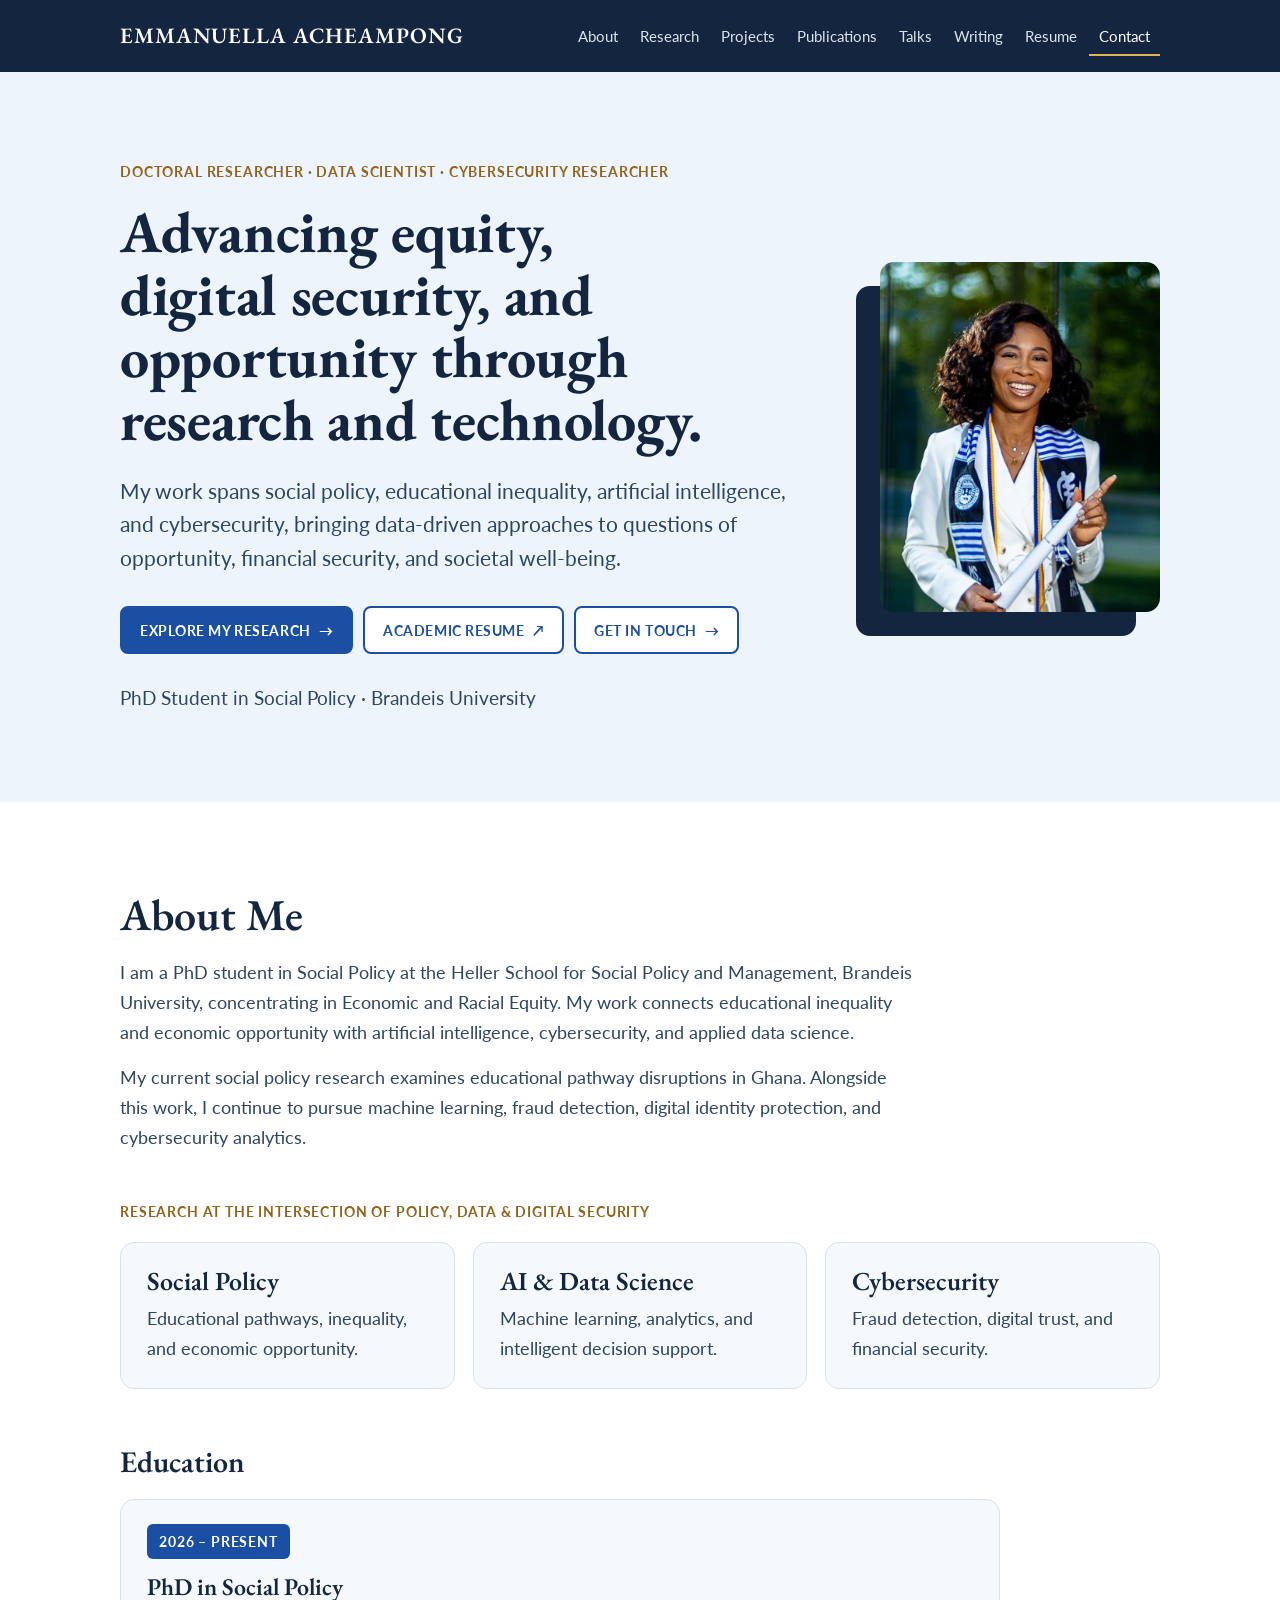
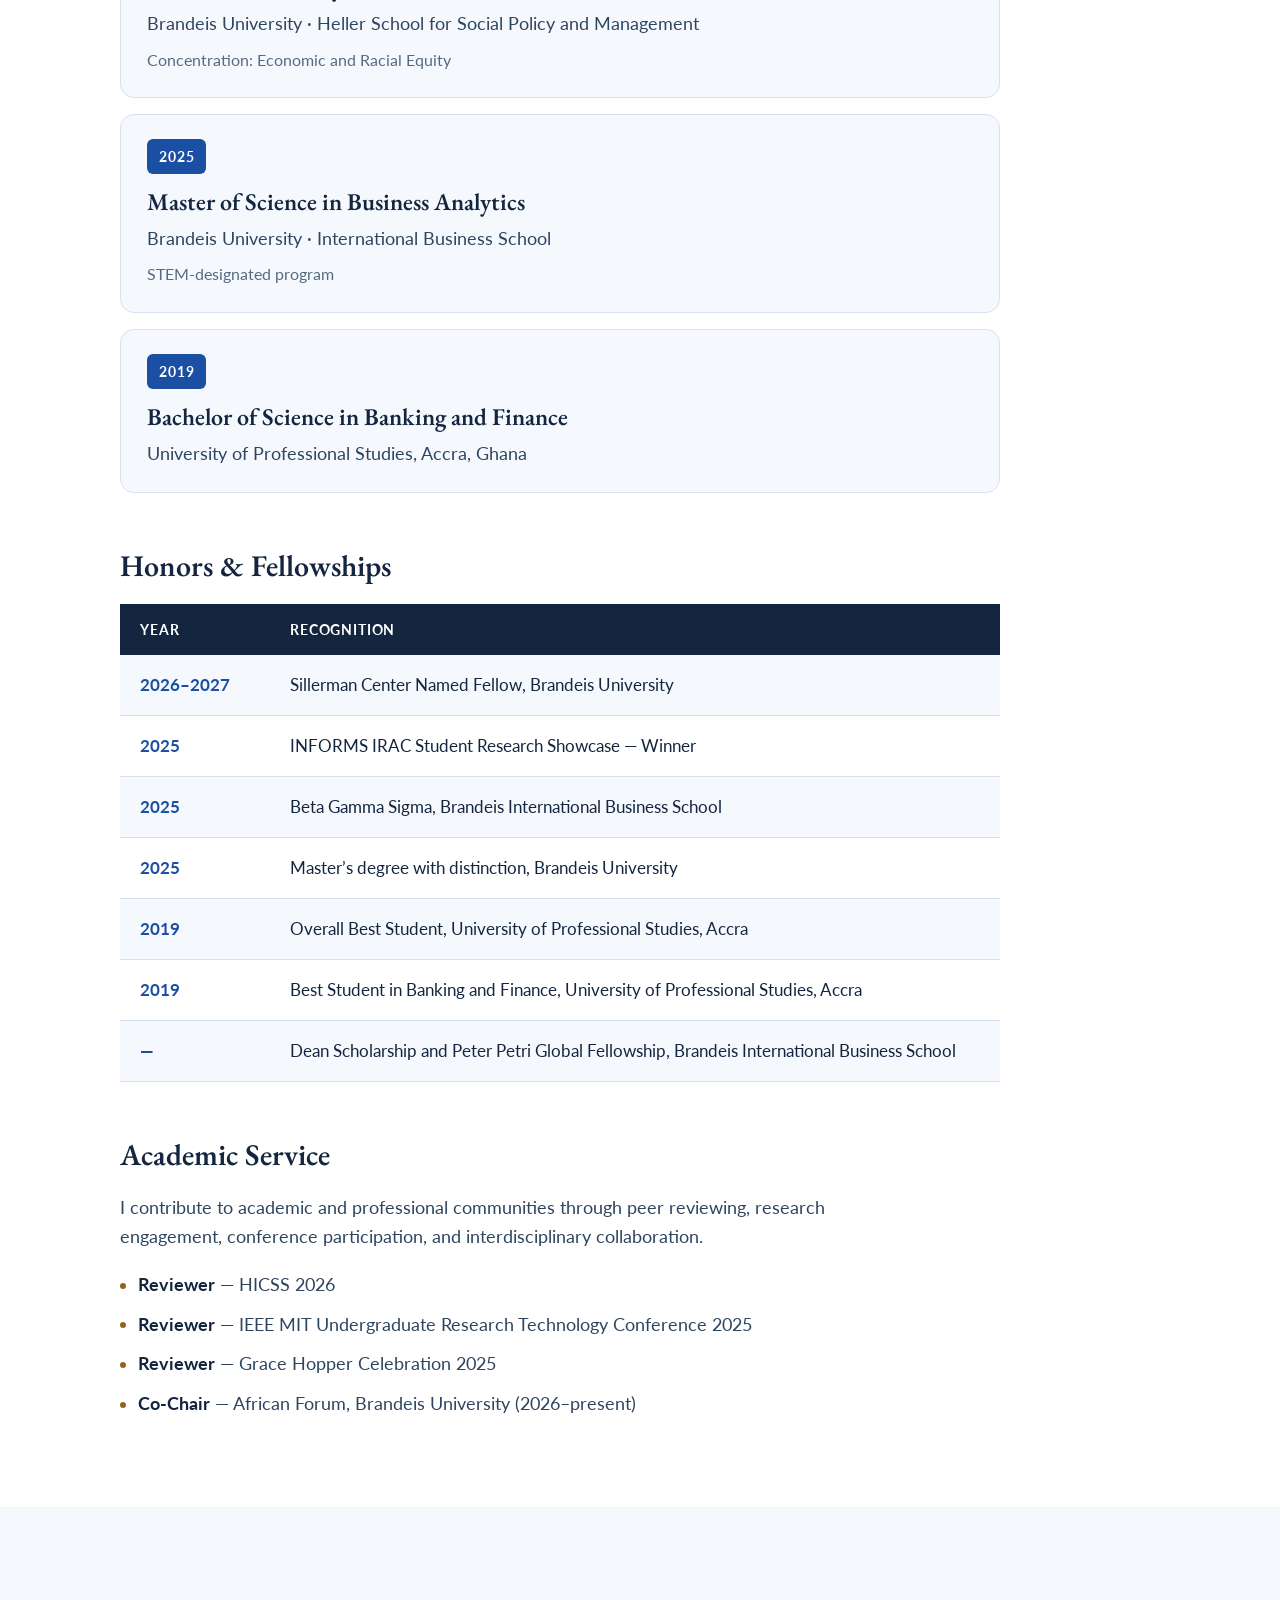
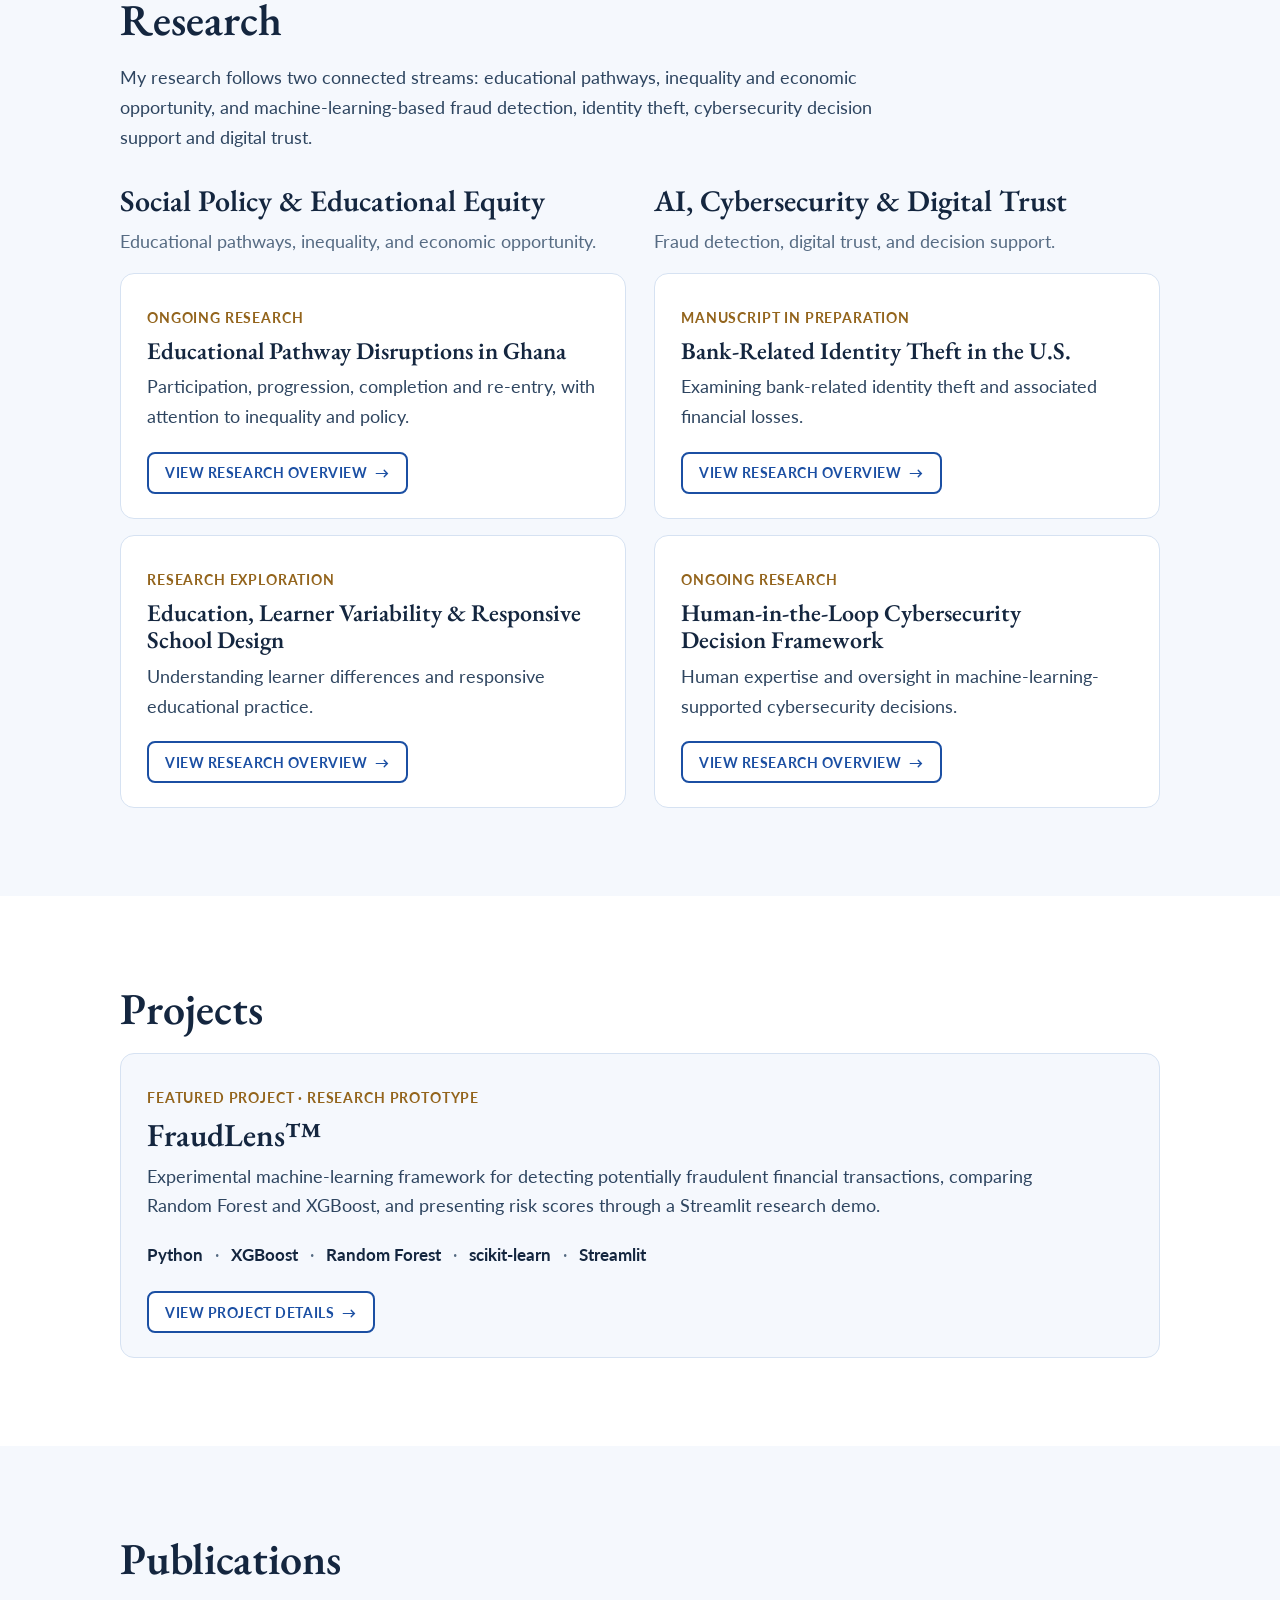
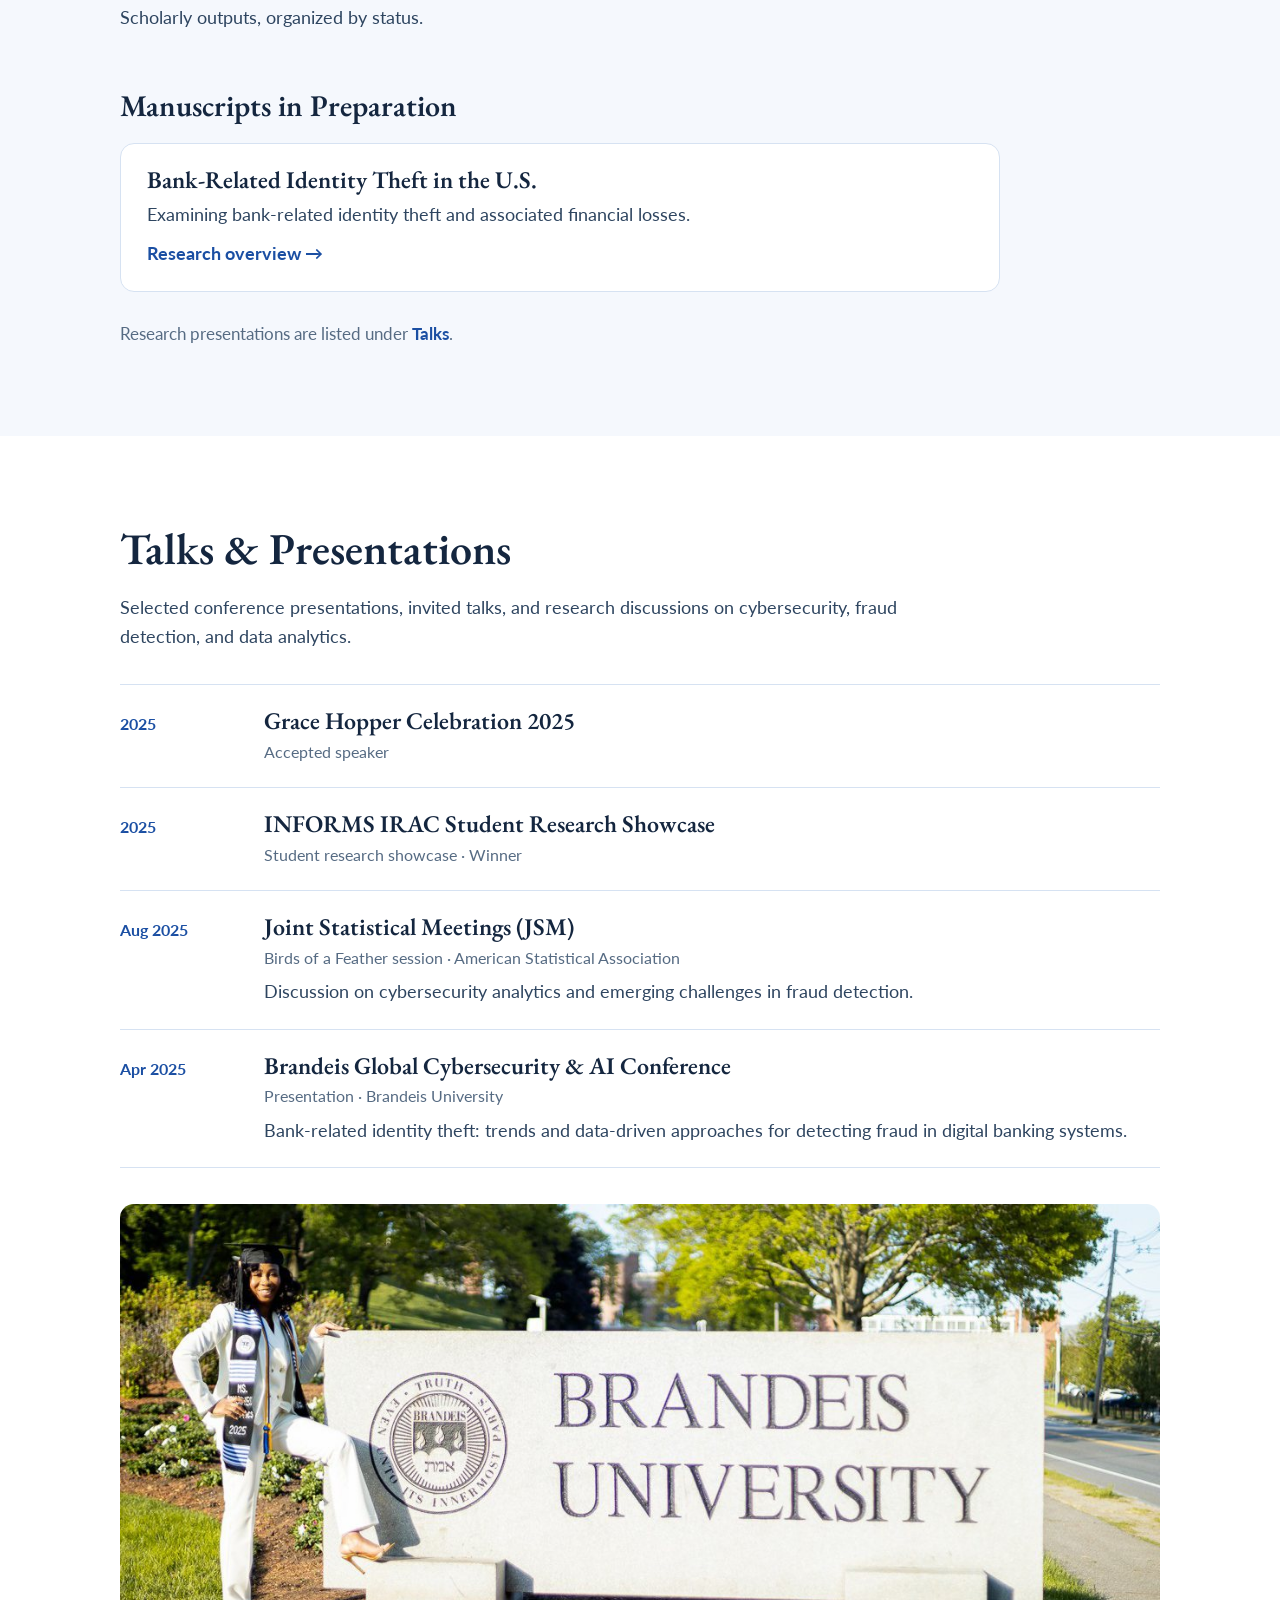
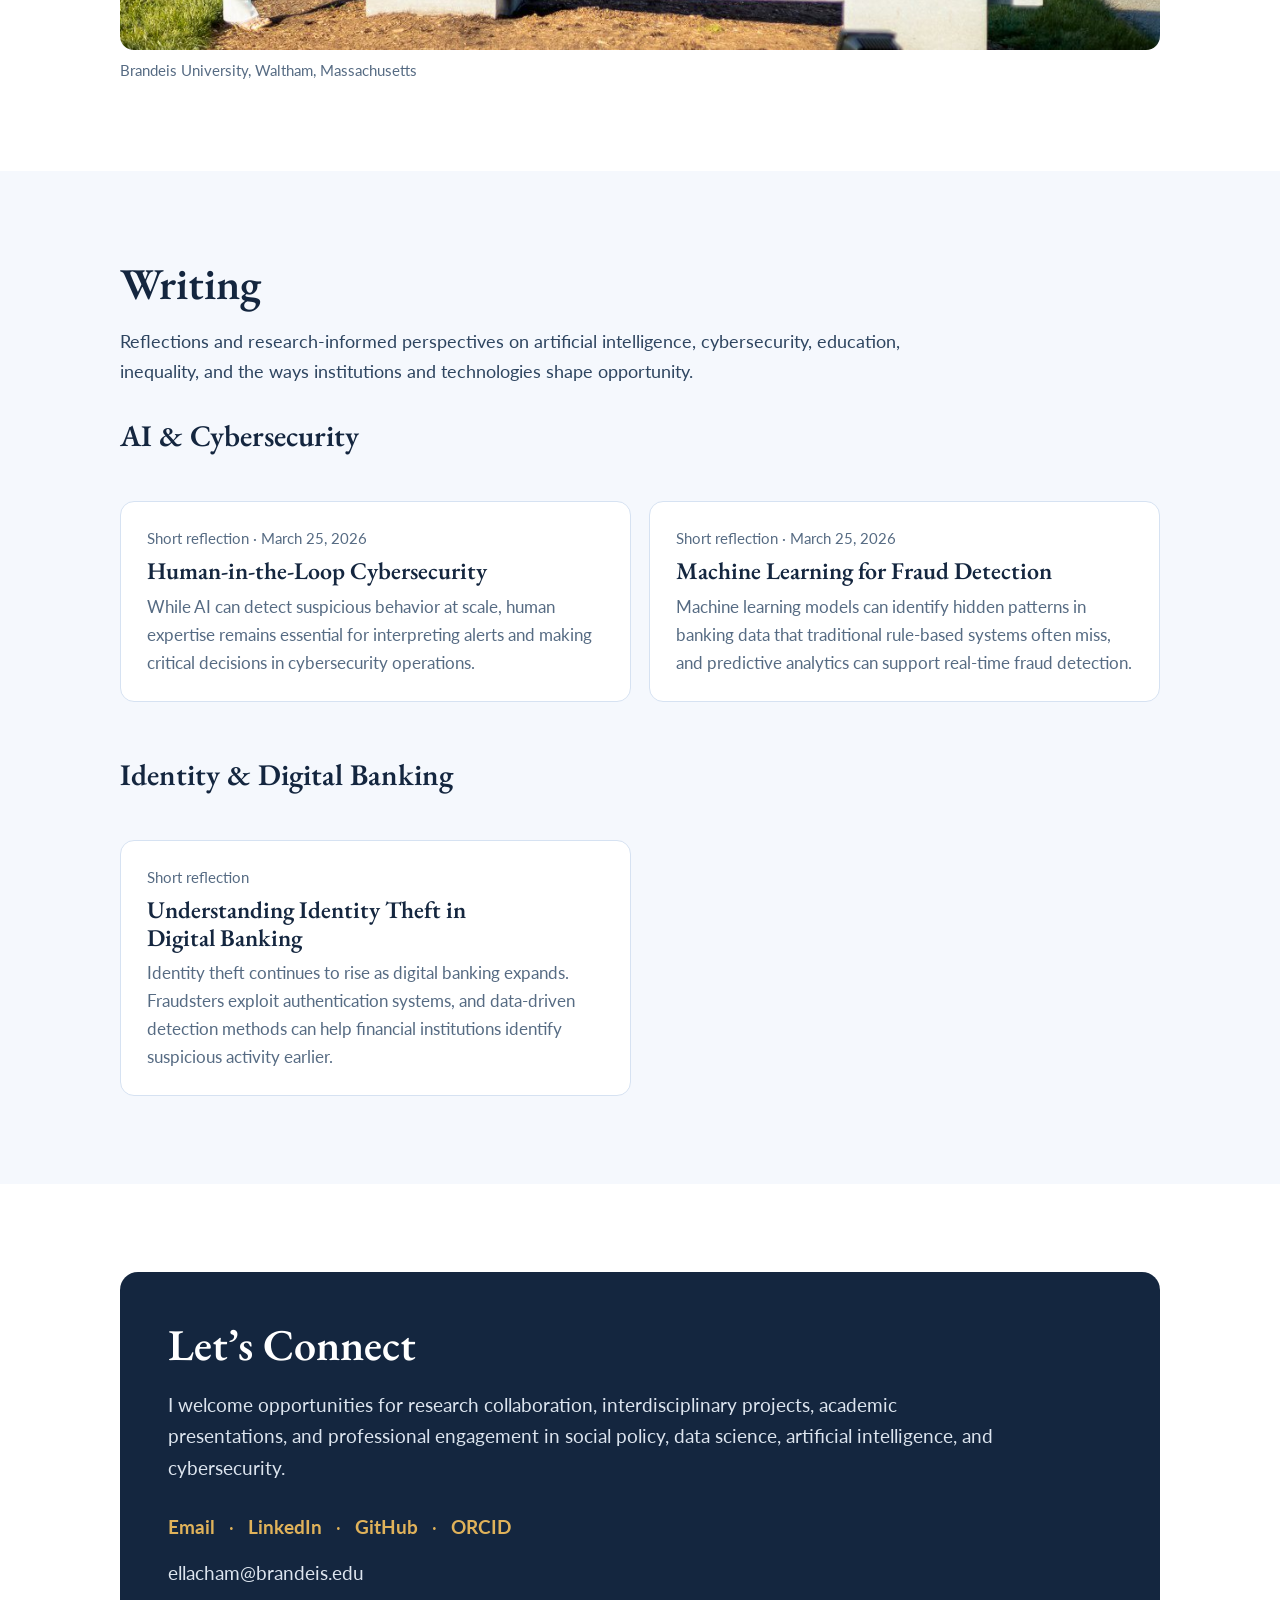
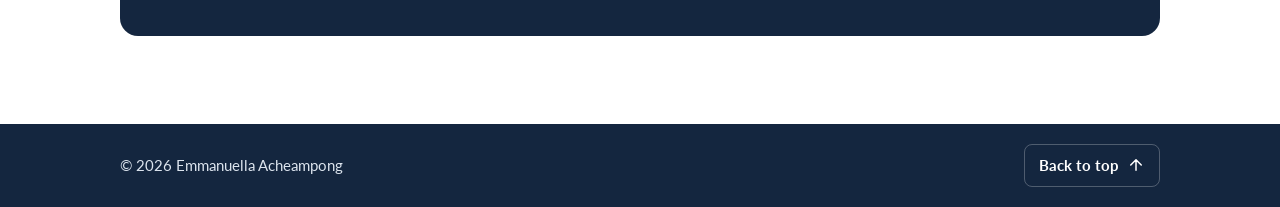
==== commit 3f42e4cb: "Rebuild as a bright academic site with research and project pages Follows the visual design and navi" ====
--- a/index.html
+++ b/index.html
@@ -3,14 +3,14 @@
 <head>
   <meta charset="utf-8">
   <meta name="viewport" content="width=device-width, initial-scale=1">
-  <title>Emmanuella Acheampong · PhD Candidate, AI &amp; Cybersecurity Research</title>
-  <meta name="description" content="Emmanuella Acheampong is a PhD candidate and data scientist researching artificial intelligence, cybersecurity and digital trust, with a focus on identity theft detection and fraud analytics.">
+  <title>Emmanuella Acheampong · PhD Student in Social Policy, Brandeis University</title>
+  <meta name="description" content="Emmanuella Acheampong is a PhD student in Social Policy at Brandeis University. Her research spans educational inequality and economic opportunity, artificial intelligence, cybersecurity and fraud detection.">
   <meta name="author" content="Emmanuella Acheampong">
-  <meta name="theme-color" content="#0A1A2A">
+  <meta name="theme-color" content="#14263F">
 
   <meta property="og:type" content="profile">
-  <meta property="og:title" content="Emmanuella Acheampong · PhD Candidate, AI &amp; Cybersecurity Research">
-  <meta property="og:description" content="Researcher and data scientist focused on identity theft detection and cybersecurity analytics.">
+  <meta property="og:title" content="Emmanuella Acheampong · PhD Student in Social Policy, Brandeis University">
+  <meta property="og:description" content="Advancing equity, digital security, and opportunity through research and technology.">
   <meta property="og:url" content="https://ellacham.github.io/ellaacheampong/">
   <meta property="og:image" content="https://ellacham.github.io/ellaacheampong/assets/img/og-image.jpg">
   <meta name="twitter:card" content="summary_large_image">
@@ -20,22 +20,30 @@
 
   <link rel="preconnect" href="https://fonts.googleapis.com">
   <link rel="preconnect" href="https://fonts.gstatic.com" crossorigin>
-  <link href="https://fonts.googleapis.com/css2?family=Source+Sans+3:wght@400;600;700&family=Source+Serif+4:opsz,wght@8..60,500;8..60,600;8..60,700&display=swap" rel="stylesheet">
-  <link rel="stylesheet" href="assets/css/style.css?v=20261018-4">
+  <link href="https://fonts.googleapis.com/css2?family=EB+Garamond:wght@500;600;700&family=Lato:wght@400;700&display=swap" rel="stylesheet">
+  <link rel="stylesheet" href="assets/css/style.css?v=20261019-1">
 
   <script type="application/ld+json">
   {
     "@context": "https://schema.org",
     "@type": "Person",
     "name": "Emmanuella Acheampong",
-    "jobTitle": "PhD Candidate",
-    "description": "Researcher and data scientist focused on identity theft detection and cybersecurity analytics.",
+    "jobTitle": "PhD Student in Social Policy",
+    "description": "Doctoral researcher working across social policy, educational inequality, artificial intelligence and cybersecurity.",
     "url": "https://ellacham.github.io/ellaacheampong/",
-    "email": "mailto:Ellacham56@gmail.com",
+    "email": "mailto:ellacham@brandeis.edu",
     "image": "https://ellacham.github.io/ellaacheampong/assets/img/ella-headshot.jpg",
-    "address": { "@type": "PostalAddress", "addressLocality": "Waltham", "addressRegion": "MA", "addressCountry": "US" },
-    "knowsAbout": ["Artificial intelligence", "Machine learning", "Cybersecurity", "Fraud detection", "Identity theft"],
-    "sameAs": ["https://www.linkedin.com/in/emmanuellaacheampong", "https://github.com/Ellacham"]
+    "affiliation": { "@type": "CollegeOrUniversity", "name": "Brandeis University" },
+    "alumniOf": [
+      { "@type": "CollegeOrUniversity", "name": "Brandeis University" },
+      { "@type": "CollegeOrUniversity", "name": "University of Professional Studies, Accra" }
+    ],
+    "knowsAbout": ["Social policy", "Educational inequality", "Artificial intelligence", "Machine learning", "Cybersecurity", "Fraud detection"],
+    "sameAs": [
+      "https://www.linkedin.com/in/emmanuellaacheampong/",
+      "https://github.com/Ellacham",
+      "https://orcid.org/0009-0003-8324-0666"
+    ]
   }
   </script>
 </head>
@@ -53,8 +61,10 @@
         <a href="#about">About</a>
         <a href="#research">Research</a>
         <a href="#projects">Projects</a>
+        <a href="#publications">Publications</a>
         <a href="#talks">Talks</a>
         <a href="#writing">Writing</a>
+        <a href="assets/docs/Emmanuella-Acheampong-Academic-Resume.pdf" target="_blank" rel="noopener">Resume<span class="sr-only"> (Academic Resume PDF, opens in a new tab)</span></a>
         <a href="#contact">Contact</a>
       </nav>
     </div>
@@ -64,14 +74,15 @@
     <section class="hero" aria-label="Introduction">
       <div class="container hero-inner">
         <div class="hero-copy">
-          <p class="hero-role">PhD Candidate · Artificial Intelligence &amp; Cybersecurity Research</p>
-          <h1>Researcher and data scientist focused on identity theft detection and cybersecurity analytics.</h1>
-          <p class="hero-meta">Waltham, Massachusetts, USA</p>
-          <ul class="hero-links" aria-label="Contact and profiles">
-            <li><a class="btn btn-primary" href="mailto:Ellacham56@gmail.com">Email</a></li>
-            <li><a class="btn btn-ghost" href="https://www.linkedin.com/in/emmanuellaacheampong" target="_blank" rel="noopener">LinkedIn</a></li>
-            <li><a class="btn btn-ghost" href="https://github.com/Ellacham" target="_blank" rel="noopener">GitHub</a></li>
-          </ul>
+          <p class="label">Doctoral Researcher · Data Scientist · Cybersecurity Researcher</p>
+          <h1>Advancing equity, digital security, and opportunity through research and technology.</h1>
+          <p class="hero-lead">My work spans social policy, educational inequality, artificial intelligence, and cybersecurity, bringing data-driven approaches to questions of opportunity, financial security, and societal well-being.</p>
+          <div class="hero-actions">
+            <a class="btn btn-primary" href="#research">Explore My Research <span aria-hidden="true">→</span></a>
+            <a class="btn btn-outline" href="assets/docs/Emmanuella-Acheampong-Academic-Resume.pdf" target="_blank" rel="noopener">Academic Resume <span aria-hidden="true">↗</span><span class="sr-only"> (PDF, opens in a new tab)</span></a>
+            <a class="btn btn-outline" href="#contact">Get in Touch <span aria-hidden="true">→</span></a>
+          </div>
+          <p class="hero-affiliation">PhD Student in Social Policy <span aria-hidden="true">·</span> Brandeis University</p>
         </div>
         <figure class="hero-photo">
           <img src="assets/img/ella-headshot.jpg" alt="Headshot of Emmanuella Acheampong" width="360" height="450" fetchpriority="high">
@@ -80,112 +91,187 @@
     </section>
 
     <section class="section" id="about">
-      <div class="container about">
-        <div class="about-body">
-          <h2>About</h2>
-          <p class="about-lead">Emmanuella Acheampong works at the intersection of artificial intelligence, cybersecurity, and digital trust. Her work explores how intelligent systems can be used to detect fraud, protect digital identities, and strengthen modern security infrastructures.</p>
-          <p>Her interests include machine learning applications, cybersecurity strategy, identity protection, and the broader impact of emerging technologies on financial and digital ecosystems.</p>
-          <p>Her work spans research, applied systems, and thought leadership in artificial intelligence and cybersecurity.</p>
-        </div>
-      </div>
-    </section>
-
-    <section class="section section-tight" id="research">
-      <div class="container">
-        <h2>Research Interests</h2>
-        <div class="interests">
-          <div class="interest">
-            <h3>Artificial Intelligence</h3>
-            <p>Exploring machine learning systems that detect patterns in complex data and support intelligent decision-making in digital environments.</p>
-          </div>
-          <div class="interest">
+      <div class="container">
+        <h2>About Me</h2>
+        <div class="prose">
+          <p>I am a PhD student in Social Policy at the Heller School for Social Policy and Management, Brandeis University, concentrating in Economic and Racial Equity. My work connects educational inequality and economic opportunity with artificial intelligence, cybersecurity, and applied data science.</p>
+          <p>My current social policy research examines educational pathway disruptions in Ghana. Alongside this work, I continue to pursue machine learning, fraud detection, digital identity protection, and cybersecurity analytics.</p>
+        </div>
+
+        <p class="label sub-label">Research at the Intersection of Policy, Data &amp; Digital Security</p>
+        <div class="cards-3">
+          <div class="card">
+            <h3>Social Policy</h3>
+            <p>Educational pathways, inequality, and economic opportunity.</p>
+          </div>
+          <div class="card">
+            <h3>AI &amp; Data Science</h3>
+            <p>Machine learning, analytics, and intelligent decision support.</p>
+          </div>
+          <div class="card">
             <h3>Cybersecurity</h3>
-            <p>Research on digital security, cyber threats, and strategies for protecting data, financial systems, and online infrastructure.</p>
-          </div>
-          <div class="interest">
-            <h3>Identity &amp; Fraud Detection</h3>
-            <p>Investigating identity theft, fraud detection models, and the role of artificial intelligence in preventing financial crime.</p>
-          </div>
-        </div>
-
-        <h2 class="subsection" id="publications">Selected Research</h2>
-        <ol class="entries">
+            <p>Fraud detection, digital trust, and financial security.</p>
+          </div>
+        </div>
+
+        <h3 class="block-title" id="education">Education</h3>
+        <ol class="timeline">
+          <li class="card">
+            <span class="year-chip">2026 – Present</span>
+            <h4>PhD in Social Policy</h4>
+            <p>Brandeis University · Heller School for Social Policy and Management</p>
+            <p class="small">Concentration: Economic and Racial Equity</p>
+          </li>
+          <li class="card">
+            <span class="year-chip">2025</span>
+            <h4>Master of Science in Business Analytics</h4>
+            <p>Brandeis University · International Business School</p>
+            <p class="small">STEM-designated program</p>
+          </li>
+          <li class="card">
+            <span class="year-chip">2019</span>
+            <h4>Bachelor of Science in Banking and Finance</h4>
+            <p>University of Professional Studies, Accra, Ghana</p>
+          </li>
+        </ol>
+
+        <h3 class="block-title" id="honors">Honors &amp; Fellowships</h3>
+        <div class="table-wrap">
+          <table class="honors">
+            <thead>
+              <tr><th scope="col">Year</th><th scope="col">Recognition</th></tr>
+            </thead>
+            <tbody>
+              <tr><td>2026–2027</td><td>Sillerman Center Named Fellow, Brandeis University</td></tr>
+              <tr><td>2025</td><td>INFORMS IRAC Student Research Showcase — Winner</td></tr>
+              <tr><td>2025</td><td>Beta Gamma Sigma, Brandeis International Business School</td></tr>
+              <tr><td>2025</td><td>Master’s degree with distinction, Brandeis University</td></tr>
+              <tr><td>2019</td><td>Overall Best Student, University of Professional Studies, Accra</td></tr>
+              <tr><td>2019</td><td>Best Student in Banking and Finance, University of Professional Studies, Accra</td></tr>
+              <tr><td><span aria-hidden="true">—</span><span class="sr-only">Year not listed</span></td><td>Dean Scholarship and Peter Petri Global Fellowship, Brandeis International Business School</td></tr>
+            </tbody>
+          </table>
+        </div>
+
+        <h3 class="block-title" id="service">Academic Service</h3>
+        <div class="prose">
+          <p>I contribute to academic and professional communities through peer reviewing, research engagement, conference participation, and interdisciplinary collaboration.</p>
+        </div>
+        <ul class="service-list">
+          <li><strong>Reviewer</strong> — HICSS 2026</li>
+          <li><strong>Reviewer</strong> — IEEE MIT Undergraduate Research Technology Conference 2025</li>
+          <li><strong>Reviewer</strong> — Grace Hopper Celebration 2025</li>
+          <li><strong>Co-Chair</strong> — African Forum, Brandeis University (2026–present)</li>
+        </ul>
+      </div>
+    </section>
+
+    <section class="section section-tint" id="research">
+      <div class="container">
+        <h2>Research</h2>
+        <p class="section-intro">My research follows two connected streams: educational pathways, inequality and economic opportunity, and machine-learning-based fraud detection, identity theft, cybersecurity decision support and digital trust.</p>
+
+        <div class="streams">
+          <div class="stream">
+            <h3 class="stream-title">Social Policy &amp; Educational Equity</h3>
+            <p class="stream-desc">Educational pathways, inequality, and economic opportunity.</p>
+            <article class="card study">
+              <p class="status">Ongoing Research</p>
+              <h4>Educational Pathway Disruptions in Ghana</h4>
+              <p>Participation, progression, completion and re-entry, with attention to inequality and policy.</p>
+              <a class="btn btn-outline btn-small" href="research/ghana-educational-pathways.html">View Research Overview <span aria-hidden="true">→</span></a>
+            </article>
+            <article class="card study">
+              <p class="status">Research Exploration</p>
+              <h4>Education, Learner Variability &amp; Responsive School Design</h4>
+              <p>Understanding learner differences and responsive educational practice.</p>
+              <a class="btn btn-outline btn-small" href="research/learner-variability.html">View Research Overview <span aria-hidden="true">→</span></a>
+            </article>
+          </div>
+          <div class="stream">
+            <h3 class="stream-title">AI, Cybersecurity &amp; Digital Trust</h3>
+            <p class="stream-desc">Fraud detection, digital trust, and decision support.</p>
+            <article class="card study">
+              <p class="status">Manuscript in Preparation</p>
+              <h4>Bank-Related Identity Theft in the U.S.</h4>
+              <p>Examining bank-related identity theft and associated financial losses.</p>
+              <a class="btn btn-outline btn-small" href="research/bank-identity-theft.html">View Research Overview <span aria-hidden="true">→</span></a>
+            </article>
+            <article class="card study">
+              <p class="status">Ongoing Research</p>
+              <h4>Human-in-the-Loop Cybersecurity Decision Framework</h4>
+              <p>Human expertise and oversight in machine-learning-supported cybersecurity decisions.</p>
+              <a class="btn btn-outline btn-small" href="research/human-in-the-loop.html">View Research Overview <span aria-hidden="true">→</span></a>
+            </article>
+          </div>
+        </div>
+      </div>
+    </section>
+
+    <section class="section" id="projects">
+      <div class="container">
+        <h2>Projects</h2>
+        <article class="card featured">
+          <p class="label">Featured Project <span aria-hidden="true">·</span> Research Prototype</p>
+          <h3>FraudLens™</h3>
+          <p>Experimental machine-learning framework for detecting potentially fraudulent financial transactions, comparing Random Forest and XGBoost, and presenting risk scores through a Streamlit research demo.</p>
+          <ul class="tags" aria-label="Tools">
+            <li>Python</li><li>XGBoost</li><li>Random Forest</li><li>scikit-learn</li><li>Streamlit</li>
+          </ul>
+          <a class="btn btn-outline btn-small" href="projects/fraudlens.html">View Project Details <span aria-hidden="true">→</span></a>
+        </article>
+      </div>
+    </section>
+
+    <section class="section section-tint" id="publications">
+      <div class="container">
+        <h2>Publications</h2>
+        <p class="section-intro">Scholarly outputs, organized by status.</p>
+        <h3 class="block-title">Manuscripts in Preparation</h3>
+        <ul class="records">
           <li>
-            <h3>Financial Loss Severity in Bank Identity Theft</h3>
-            <p>An empirical study examining how different types of bank-related identity theft influence financial losses experienced by victims.</p>
-          </li>
-          <li>
-            <h3>Secure-by-Design Escalation Framework for Fraud Detection</h3>
-            <p>A cumulative risk scoring framework designed to detect account takeover fraud by analyzing authentication and transaction events.</p>
-          </li>
-          <li>
-            <h3>Human-in-the-Loop Cybersecurity Decision Framework</h3>
-            <p>Examining the role of human expertise in machine-learning-driven cybersecurity systems and fraud detection.</p>
-          </li>
-        </ol>
-      </div>
-    </section>
-
-    <section class="section section-sand" id="projects">
-      <div class="container">
-        <h2>Projects</h2>
-        <div class="projects">
-          <article class="project">
-            <h3>FraudLens: Fraud Detection Framework</h3>
-            <p>A cybersecurity analytics system that detects suspicious authentication and transaction patterns to identify potential account takeover fraud.</p>
-          </article>
-          <article class="project">
-            <h3>Identity Theft Loss Severity Analysis</h3>
-            <p>Statistical analysis of identity theft datasets examining how different fraud types affect financial losses experienced by victims.</p>
-          </article>
-          <article class="project">
-            <h3>Escalation Index Risk Model</h3>
-            <p>A cumulative risk scoring framework designed to detect fraud escalation patterns across digital banking activity.</p>
-          </article>
-          <article class="project">
-            <h3>Cyber Risk Intelligence Dashboard</h3>
-            <p>Interactive dashboards that visualize fraud patterns, cybersecurity threats, and identity theft trends.</p>
-          </article>
-        </div>
+            <h4>Bank-Related Identity Theft in the U.S.</h4>
+            <p>Examining bank-related identity theft and associated financial losses.</p>
+            <a class="text-link" href="research/bank-identity-theft.html">Research overview <span aria-hidden="true">→</span></a>
+          </li>
+        </ul>
+        <p class="note">Research presentations are listed under <a class="text-link" href="#talks">Talks</a>.</p>
       </div>
     </section>
 
     <section class="section" id="talks">
       <div class="container">
-        <div class="section-head">
-          <h2>Talks &amp; Presentations</h2>
-          <p class="section-intro">Selected conference presentations, invited talks, and research discussions on cybersecurity, fraud detection, and data analytics.</p>
-        </div>
+        <h2>Talks &amp; Presentations</h2>
+        <p class="section-intro">Selected conference presentations, invited talks, and research discussions on cybersecurity, fraud detection, and data analytics.</p>
         <ol class="talks">
           <li class="talk">
-            <span class="talk-date">Aug 2025</span>
-            <div class="talk-body">
-              <h3>INFORMS Annual Meeting</h3>
-              <p>Research presentation on fraud analytics and machine learning approaches for identifying identity theft patterns.</p>
+            <p class="talk-date">2025</p>
+            <div>
+              <h3>Grace Hopper Celebration 2025</h3>
+              <p class="talk-meta">Accepted speaker</p>
             </div>
-            <span class="talk-venue">INFORMS Conference</span>
           </li>
           <li class="talk">
-            <span class="talk-date">Aug 2025</span>
-            <div class="talk-body">
+            <p class="talk-date">2025</p>
+            <div>
+              <h3>INFORMS IRAC Student Research Showcase</h3>
+              <p class="talk-meta">Student research showcase · Winner</p>
+            </div>
+          </li>
+          <li class="talk">
+            <p class="talk-date">Aug 2025</p>
+            <div>
               <h3>Joint Statistical Meetings (JSM)</h3>
-              <p>Birds-of-a-Feather discussion on cybersecurity analytics and emerging challenges in fraud detection.</p>
+              <p class="talk-meta">Birds of a Feather session · American Statistical Association</p>
+              <p>Discussion on cybersecurity analytics and emerging challenges in fraud detection.</p>
             </div>
-            <span class="talk-venue">ASA JSM</span>
           </li>
           <li class="talk">
-            <span class="talk-date">Apr 2025</span>
-            <div class="talk-body">
-              <h3>Brandeis Global Cybersecurity Conference</h3>
-              <p>Presentation on identity theft trends and data-driven approaches for detecting fraud in digital banking systems.</p>
-            </div>
-            <span class="talk-venue">Brandeis University</span>
-          </li>
-          <li class="talk">
-            <span class="talk-date">Seminar</span>
-            <div class="talk-body">
-              <h3>Cybersecurity &amp; AI Research Seminar</h3>
-              <p>Talk exploring machine learning frameworks for detecting financial fraud in digital banking environments.</p>
+            <p class="talk-date">Apr 2025</p>
+            <div>
+              <h3>Brandeis Global Cybersecurity &amp; AI Conference</h3>
+              <p class="talk-meta">Presentation · Brandeis University</p>
+              <p>Bank-related identity theft: trends and data-driven approaches for detecting fraud in digital banking systems.</p>
             </div>
           </li>
         </ol>
@@ -196,55 +282,49 @@
       </div>
     </section>
 
-    <section class="section section-sand" id="writing">
-      <div class="container">
-        <div class="section-head">
-          <h2>Writing</h2>
-          <p class="section-intro">Short reflections on cybersecurity, fraud detection, artificial intelligence, and data analytics.</p>
-        </div>
-        <div class="notes">
-          <article class="note">
-            <p class="note-date"><time datetime="2026-03-25">March 25, 2026</time></p>
-            <h3>Human-in-the-Loop Cybersecurity</h3>
+    <section class="section section-tint" id="writing">
+      <div class="container">
+        <h2>Writing</h2>
+        <p class="section-intro">Reflections and research-informed perspectives on artificial intelligence, cybersecurity, education, inequality, and the ways institutions and technologies shape opportunity.</p>
+
+        <h3 class="block-title">AI &amp; Cybersecurity</h3>
+        <div class="cards-2">
+          <article class="card note">
+            <p class="note-meta">Short reflection · <time datetime="2026-03-25">March 25, 2026</time></p>
+            <h4>Human-in-the-Loop Cybersecurity</h4>
             <p>While AI can detect suspicious behavior at scale, human expertise remains essential for interpreting alerts and making critical decisions in cybersecurity operations.</p>
           </article>
-          <article class="note">
-            <p class="note-date"><time datetime="2026-03-25">March 25, 2026</time></p>
-            <h3>Machine Learning for Fraud Detection</h3>
-            <p>Machine learning models can identify hidden patterns in banking data that traditional rule-based systems often miss. This article explores how predictive analytics can support real-time fraud detection.</p>
+          <article class="card note">
+            <p class="note-meta">Short reflection · <time datetime="2026-03-25">March 25, 2026</time></p>
+            <h4>Machine Learning for Fraud Detection</h4>
+            <p>Machine learning models can identify hidden patterns in banking data that traditional rule-based systems often miss, and predictive analytics can support real-time fraud detection.</p>
           </article>
-          <article class="note">
-            <h3>Understanding Identity Theft in Digital Banking</h3>
-            <p>Identity theft continues to rise as digital banking expands. This article discusses how fraudsters exploit authentication systems and how data-driven detection methods can help financial institutions identify suspicious activity earlier.</p>
+        </div>
+
+        <h3 class="block-title">Identity &amp; Digital Banking</h3>
+        <div class="cards-2">
+          <article class="card note">
+            <p class="note-meta">Short reflection</p>
+            <h4>Understanding Identity Theft in Digital Banking</h4>
+            <p>Identity theft continues to rise as digital banking expands. Fraudsters exploit authentication systems, and data-driven detection methods can help financial institutions identify suspicious activity earlier.</p>
           </article>
         </div>
       </div>
     </section>
 
-    <section class="section section-dark" id="contact">
-      <div class="container contact-inner">
-        <div>
-          <h2>Contact</h2>
-          <p class="section-intro">Available for research collaborations, speaking engagements, and professional inquiries.</p>
-        </div>
-        <dl class="contact-list">
-          <div>
-            <dt>Email</dt>
-            <dd><a href="mailto:Ellacham56@gmail.com">Ellacham56@gmail.com</a></dd>
-          </div>
-          <div>
-            <dt>Location</dt>
-            <dd>Waltham, Massachusetts, USA</dd>
-          </div>
-          <div>
-            <dt>Profiles</dt>
-            <dd>
-              <a href="https://www.linkedin.com/in/emmanuellaacheampong" target="_blank" rel="noopener">LinkedIn</a>
-              <span class="sep" aria-hidden="true">·</span>
-              <a href="https://github.com/Ellacham" target="_blank" rel="noopener">GitHub</a>
-            </dd>
-          </div>
-        </dl>
+    <section class="section" id="contact">
+      <div class="container">
+        <div class="contact-card">
+          <h2>Let’s Connect</h2>
+          <p>I welcome opportunities for research collaboration, interdisciplinary projects, academic presentations, and professional engagement in social policy, data science, artificial intelligence, and cybersecurity.</p>
+          <ul class="contact-links">
+            <li><a href="mailto:ellacham@brandeis.edu">Email</a></li>
+            <li><a href="https://www.linkedin.com/in/emmanuellaacheampong/" target="_blank" rel="noopener">LinkedIn</a></li>
+            <li><a href="https://github.com/Ellacham" target="_blank" rel="noopener">GitHub</a></li>
+            <li><a href="https://orcid.org/0009-0003-8324-0666" target="_blank" rel="noopener">ORCID</a></li>
+          </ul>
+          <p class="contact-email">ellacham@brandeis.edu</p>
+        </div>
       </div>
     </section>
   </main>
@@ -259,6 +339,6 @@
     </div>
   </footer>
 
-  <script src="assets/js/main.js?v=20261018-3"></script>
+  <script src="assets/js/main.js?v=20261019-1"></script>
 </body>
 </html>
--- a/assets/css/style.css
+++ b/assets/css/style.css
@@ -1,31 +1,31 @@
 /* Emmanuella Acheampong · portfolio styles
-   Palette: midnight #0A1A2A, navy #17324A, steel #2B556E, bronze #B08D57, cream #F2EDE3.
-   Bronze is only used on navy (it is too light for text on cream); steel is the accent on cream.
-   Type: Source Serif 4 for headings, Source Sans 3 for reading text and UI (a matched pair). */
+   Palette: ink navy #14263F, royal blue #1B4FA3, ice blue #EEF4FC, warm gold #93641C (on light) / #E0B25A (on navy).
+   Type: EB Garamond for headings, Lato for reading text and controls.
+   Shared by the homepage and the research / project detail pages. */
 
 :root {
-  --midnight: #0A1A2A;
-  --navy: #17324A;
-  --steel: #2B556E;
-  --bronze: #B08D57;
-  --bronze-light: #C4A272;
-  --cream: #F2EDE3;
-  --sand: #E9E2D5;
-
-  --text: #0A1A2A;
-  --text-soft: #46535F;
-  --text-on-dark: #F2EDE3;
-  --text-on-dark-soft: #AEB8C2;
-
-  --line: rgba(10, 26, 42, 0.14);
-  --line-on-dark: rgba(242, 237, 227, 0.16);
-
-  --font-heading: "Source Serif 4", Georgia, "Times New Roman", serif;
-  --font-body: "Source Sans 3", "Helvetica Neue", Arial, sans-serif;
-
-  --container: 1080px;
+  --ink: #14263F;
+  --royal: #1B4FA3;
+  --royal-dark: #153F84;
+  --ice: #EEF4FC;
+  --ice-soft: #F5F8FD;
+  --ice-border: #D6E2F2;
+  --gold: #93641C;
+  --gold-bright: #E0B25A;
+  --white: #FFFFFF;
+
+  --text: #2E4560;
+  --text-strong: #14263F;
+  --muted: #566B83;
+  --on-ink: #DCE4EE;
+
+  --font-heading: "EB Garamond", Georgia, "Times New Roman", serif;
+  --font-body: "Lato", "Helvetica Neue", Arial, sans-serif;
+
+  --container: 1120px;
   --gutter: clamp(16px, 4vw, 40px);
-  --header-h: 68px;
+  --header-h: 72px;
+  --radius: 14px;
 }
 
 *,
@@ -34,11 +34,11 @@
 
 html { scroll-behavior: smooth; -webkit-text-size-adjust: 100%; }
 @media (prefers-reduced-motion: reduce) { html { scroll-behavior: auto; } }
-[id] { scroll-margin-top: calc(var(--header-h) + 12px); }
+[id] { scroll-margin-top: calc(var(--header-h) + 16px); }
 
 body {
   margin: 0;
-  background: var(--cream);
+  background: var(--white);
   color: var(--text);
   font-family: var(--font-body);
   font-size: 18px;
@@ -48,18 +48,18 @@
 }
 
 img { max-width: 100%; height: auto; display: block; }
-a { color: inherit; }
-h1, h2, h3 { margin: 0; font-family: var(--font-heading); line-height: 1.25; letter-spacing: 0; text-wrap: balance; }
-h2 { font-size: clamp(26px, 2.8vw, 32px); font-weight: 600; color: var(--midnight); margin-bottom: 20px; }
-h3 { font-size: 20px; font-weight: 600; color: var(--midnight); text-wrap: pretty; }
+a { color: var(--royal); }
 p { margin: 0; }
 ul, ol { margin: 0; padding: 0; list-style: none; }
-
-:focus-visible { outline: 2px solid var(--steel); outline-offset: 3px; border-radius: 4px; }
+h1, h2, h3, h4 { margin: 0; font-family: var(--font-heading); color: var(--text-strong); line-height: 1.15; text-wrap: balance; }
+h2 { font-size: clamp(34px, 3.8vw, 44px); font-weight: 600; margin-bottom: 18px; }
+h3 { font-size: 26px; font-weight: 600; }
+h4 { font-size: 24px; font-weight: 600; text-wrap: pretty; }
+
+:focus-visible { outline: 3px solid var(--royal); outline-offset: 3px; border-radius: 4px; }
 .site-header :focus-visible,
-.hero :focus-visible,
-.section-dark :focus-visible,
-.site-footer :focus-visible { outline-color: var(--bronze); }
+.contact-card :focus-visible,
+.site-footer :focus-visible { outline-color: var(--gold-bright); }
 
 .sr-only {
   position: absolute; width: 1px; height: 1px; padding: 0; margin: -1px;
@@ -69,195 +69,245 @@
 .skip-link {
   position: absolute; left: 16px; top: -80px; z-index: 100;
   padding: 10px 16px; border-radius: 8px;
-  background: var(--steel); color: #fff; font-weight: 700; text-decoration: none;
+  background: var(--royal); color: var(--white); font-weight: 700; text-decoration: none;
 }
 .skip-link:focus { top: 12px; }
 
 .container { width: 100%; max-width: var(--container); margin: 0 auto; padding: 0 var(--gutter); }
+
+/* Small gold uppercase labels (eyebrows, statuses) */
+.label, .status {
+  font-family: var(--font-body); font-size: 14px; font-weight: 700;
+  letter-spacing: 0.06em; text-transform: uppercase; color: var(--gold);
+}
 
 /* ---------- Header ---------- */
 
 .site-header {
   position: sticky; top: 0; z-index: 50;
-  background: var(--midnight);
-  border-bottom: 1px solid transparent;
-  transition: border-color .3s ease;
-}
-.site-header.is-scrolled { border-bottom-color: var(--line-on-dark); }
-
+  background: var(--ink);
+  box-shadow: 0 1px 0 rgba(255, 255, 255, 0.06);
+}
 .nav { height: var(--header-h); display: flex; align-items: center; justify-content: space-between; gap: 24px; }
 
 .brand {
-  font-family: var(--font-heading); font-size: 20px; font-weight: 600;
-  white-space: nowrap;
-  color: var(--text-on-dark); text-decoration: none;
-}
-
-.nav-menu { display: flex; align-items: center; gap: 4px; }
+  font-family: var(--font-heading); font-size: 22px; font-weight: 600;
+  letter-spacing: 0.04em; text-transform: uppercase; white-space: nowrap;
+  color: var(--white); text-decoration: none;
+}
+
+.nav-menu { display: flex; align-items: center; gap: 2px; }
 .nav-menu a {
-  padding: 6px 12px; border-radius: 6px;
-  font-family: var(--font-body); font-size: 16px; font-weight: 600;
-  color: var(--text-on-dark-soft); text-decoration: none;
-  transition: color .2s ease;
-}
-.nav-menu a:hover, .nav-menu a.is-active { color: var(--cream); }
-.nav-menu a.is-active { box-shadow: inset 0 -2px 0 var(--bronze); border-radius: 0; }
+  padding: 8px 10px; border-radius: 6px;
+  font-size: 15px; font-weight: 400; color: var(--on-ink); text-decoration: none;
+  transition: color .2s ease, background-color .2s ease;
+}
+.nav-menu a:hover { color: var(--white); background: rgba(255, 255, 255, 0.08); }
+.nav-menu a.is-active { color: var(--white); box-shadow: inset 0 -2px 0 var(--gold-bright); border-radius: 0; }
 
 .nav-toggle {
-  display: none; width: 44px; height: 44px; padding: 0; border: 1px solid var(--line-on-dark);
+  display: none; width: 44px; height: 44px; padding: 0; border: 1px solid rgba(255, 255, 255, 0.25);
   border-radius: 8px; background: transparent; cursor: pointer;
   flex-direction: column; align-items: center; justify-content: center; gap: 6px;
 }
-.nav-toggle .bar { display: block; width: 18px; height: 1.6px; background: var(--text-on-dark); transition: transform .25s ease; }
+.nav-toggle .bar { display: block; width: 18px; height: 1.6px; background: var(--white); transition: transform .25s ease; }
 .nav-toggle[aria-expanded="true"] .bar:first-of-type { transform: translateY(3.8px) rotate(45deg); }
 .nav-toggle[aria-expanded="true"] .bar:last-of-type { transform: translateY(-3.8px) rotate(-45deg); }
 
-@media (max-width: 860px) {
+@media (max-width: 1060px) {
   .nav-toggle { display: inline-flex; }
   .nav-menu {
     position: absolute; top: var(--header-h); left: 0; right: 0;
     flex-direction: column; align-items: stretch; gap: 0;
-    padding: 8px var(--gutter) 16px;
-    background: var(--midnight); border-bottom: 1px solid var(--line-on-dark);
+    padding: 8px var(--gutter) 16px; background: var(--ink);
+    border-top: 1px solid rgba(255, 255, 255, 0.08);
     display: none;
   }
   .nav-menu.is-open { display: flex; }
-  .nav-menu a { padding: 12px 4px; font-size: 15px; border-bottom: 1px solid var(--line-on-dark); }
+  .nav-menu a { padding: 12px 4px; font-size: 17px; border-bottom: 1px solid rgba(255, 255, 255, 0.08); border-radius: 0; }
   .nav-menu a:last-child { border-bottom: 0; }
-  .nav-menu a.is-active { box-shadow: none; color: var(--bronze); }
+  .nav-menu a.is-active { box-shadow: none; color: var(--gold-bright); }
 }
 @media (max-width: 420px) {
-  .brand { font-size: 18px; }
-}
+  .brand { font-size: 18px; letter-spacing: 0.02em; }
+}
+
+/* ---------- Buttons and links ---------- */
+
+.btn {
+  display: inline-flex; align-items: center; justify-content: center; gap: 8px; min-height: 48px;
+  padding: 0 18px; border-radius: 8px; border: 2px solid var(--royal);
+  font-family: var(--font-body); font-size: 14px; font-weight: 700; letter-spacing: 0.04em; text-transform: uppercase;
+  text-decoration: none; transition: background-color .2s ease, color .2s ease, border-color .2s ease;
+}
+.btn-primary { background: var(--royal); color: var(--white); }
+.btn-primary:hover { background: var(--royal-dark); border-color: var(--royal-dark); }
+.btn-outline { background: var(--white); color: var(--royal); }
+.btn-outline:hover { background: var(--royal); color: var(--white); }
+.btn-small { min-height: 42px; padding: 0 16px; font-size: 14px; }
+
+.text-link { font-weight: 700; color: var(--royal); text-decoration: none; }
+.text-link:hover { text-decoration: underline; text-underline-offset: 3px; }
 
 /* ---------- Hero ---------- */
 
-.hero {
-  background: linear-gradient(180deg, var(--midnight) 0%, var(--navy) 100%);
-  color: var(--text-on-dark);
-  padding: clamp(40px, 6vw, 80px) 0 clamp(48px, 6vw, 88px);
-}
-.hero-inner { display: grid; grid-template-columns: 1fr 240px; align-items: center; gap: clamp(32px, 6vw, 80px); }
-
-.hero-role { font-size: 16px; font-weight: 600; color: var(--bronze); }
+.hero { background: var(--ice); padding: clamp(48px, 7vw, 88px) 0; }
+.hero-inner { display: grid; grid-template-columns: 1fr 280px; gap: clamp(32px, 5vw, 64px); align-items: center; }
 .hero h1 {
-  margin-top: 12px; max-width: 28ch; text-wrap: pretty;
-  font-size: clamp(28px, 3.2vw, 40px); font-weight: 600; line-height: 1.2;
-  color: var(--cream);
-}
-.hero-meta { margin-top: 16px; font-size: 16px; color: var(--text-on-dark-soft); }
-
-.hero-links { margin-top: 28px; display: flex; flex-wrap: wrap; gap: 10px; }
-.btn {
-  display: inline-flex; align-items: center; justify-content: center; min-height: 44px;
-  padding: 0 22px; border-radius: 6px;
-  font-family: var(--font-body); font-weight: 600; font-size: 16px;
-  text-decoration: none; transition: background-color .2s ease, border-color .2s ease, color .2s ease;
-}
-.btn-primary { background: var(--bronze); color: var(--midnight); }
-.btn-primary:hover { background: var(--bronze-light); }
-.btn-ghost { border: 1px solid rgba(242, 237, 227, 0.32); color: var(--text-on-dark); }
-.btn-ghost:hover { border-color: var(--cream); }
-
-.hero-photo { margin: 0; justify-self: end; width: 240px; }
-.hero-photo img {
-  width: 100%; aspect-ratio: 4 / 5; object-fit: cover; border-radius: 10px;
-  box-shadow: 0 24px 48px -28px rgba(0, 0, 0, 0.7);
-}
-
-@media (max-width: 760px) {
-  .hero-inner { grid-template-columns: 1fr; gap: 24px; }
-  .hero-photo { order: -1; justify-self: start; width: 140px; }
+  margin-top: 18px; font-size: clamp(38px, 4.8vw, 58px); font-weight: 700; line-height: 1.08;
+  letter-spacing: -0.005em; max-width: 20ch;
+}
+.hero-lead { margin-top: 22px; font-size: clamp(19px, 1.8vw, 21px); line-height: 1.6; max-width: 40em; }
+.hero-actions { margin-top: 32px; display: flex; flex-wrap: wrap; gap: 10px; }
+.hero-affiliation { margin-top: 28px; font-size: 19px; color: var(--text); }
+
+.hero-photo { position: relative; margin: 0; justify-self: end; width: 100%; max-width: 280px; }
+.hero-photo::before {
+  content: ""; position: absolute; left: -24px; top: 24px; right: 24px; bottom: -24px;
+  background: var(--ink); border-radius: var(--radius);
+}
+.hero-photo img { position: relative; width: 100%; aspect-ratio: 4 / 5; object-fit: cover; border-radius: var(--radius); }
+
+@media (max-width: 860px) {
+  .hero-inner { grid-template-columns: 1fr; }
+  .hero-photo { order: -1; justify-self: start; max-width: 200px; margin-left: 20px; margin-bottom: 12px; }
+  .hero-photo::before { left: -16px; top: 16px; right: 16px; bottom: -16px; }
 }
 
 /* ---------- Sections ---------- */
 
-.section { padding: clamp(48px, 6vw, 80px) 0; }
-.section-tight { padding-top: 0; }
-.section-sand { background: var(--sand); }
-.section-dark { background: var(--midnight); color: var(--text-on-dark); }
-.section-dark h2 { color: var(--cream); }
-
-.section-head { margin-bottom: 24px; }
-.section-head h2 { margin-bottom: 0; }
-.section-intro { margin-top: 8px; color: var(--text-soft); max-width: 62ch; }
-.section-dark .section-intro { color: var(--text-on-dark-soft); }
-
-.subsection { margin-top: clamp(48px, 6vw, 72px); }
-
-/* About */
-.about-body { max-width: 68ch; }
-.about-body p { color: var(--text-soft); }
-.about-body p + p { margin-top: 14px; }
-.about-body .about-lead { font-size: 20px; line-height: 1.6; color: var(--navy); }
-
-/* Research interests */
-.interests { display: grid; grid-template-columns: repeat(3, 1fr); gap: 32px; }
-.interest { border-top: 1px solid var(--line); padding-top: 18px; }
-.interest p { margin-top: 8px; color: var(--text-soft); }
-@media (max-width: 860px) { .interests { grid-template-columns: 1fr; gap: 0; } .interest { padding: 18px 0; } }
-
-/* Selected research */
-.entries { border-top: 1px solid var(--line); }
-.entries li { padding: 20px 0; border-bottom: 1px solid var(--line); }
-.entries p { margin-top: 6px; max-width: 72ch; color: var(--text-soft); }
+.section { padding: clamp(56px, 7vw, 88px) 0; }
+.section-tint { background: var(--ice-soft); }
+.section-intro { max-width: 44em; margin-bottom: 32px; }
+
+.prose { max-width: 44em; }
+.prose p + p { margin-top: 16px; }
+
+.sub-label { margin: 48px 0 18px; }
+.block-title { margin: 56px 0 20px; font-size: 30px; }
+.small { font-size: 16px; color: var(--muted); }
+.note { margin-top: 28px; font-size: 17px; color: var(--muted); }
+
+.card {
+  background: var(--ice-soft); border: 1px solid var(--ice-border); border-radius: var(--radius);
+  padding: 24px 26px;
+}
+.section-tint .card { background: var(--white); }
+.card p { margin-top: 8px; }
+
+.cards-3 { display: grid; grid-template-columns: repeat(3, 1fr); gap: 18px; }
+.cards-2 { display: grid; grid-template-columns: repeat(2, 1fr); gap: 18px; }
+@media (max-width: 860px) { .cards-3, .cards-2 { grid-template-columns: 1fr; } }
+
+/* Education */
+.timeline { display: grid; gap: 16px; max-width: 880px; }
+.timeline h4 { margin-top: 14px; }
+.year-chip {
+  display: inline-block; padding: 6px 12px; border-radius: 6px;
+  background: var(--royal); color: var(--white);
+  font-size: 14px; font-weight: 700; letter-spacing: 0.06em; text-transform: uppercase;
+}
+
+/* Honors */
+.table-wrap { overflow-x: auto; max-width: 880px; }
+.honors { width: 100%; border-collapse: collapse; font-size: 17px; }
+.honors th {
+  background: var(--ink); color: var(--white); text-align: left;
+  padding: 14px 20px; font-size: 14px; font-weight: 700; letter-spacing: 0.06em; text-transform: uppercase;
+}
+.honors td { padding: 16px 20px; border-bottom: 1px solid var(--ice-border); color: var(--text-strong); vertical-align: top; }
+.honors tbody tr:nth-child(odd) { background: var(--ice-soft); }
+.honors td:first-child { width: 150px; font-weight: 700; color: var(--royal); white-space: nowrap; }
+
+/* Service */
+.service-list { margin-top: 18px; display: grid; gap: 10px; max-width: 44em; }
+.service-list li { padding-left: 18px; position: relative; }
+.service-list li::before { content: ""; position: absolute; left: 0; top: 0.7em; width: 6px; height: 6px; border-radius: 50%; background: var(--gold); }
+.service-list strong { color: var(--text-strong); }
+
+/* Research streams */
+.streams { display: grid; grid-template-columns: 1fr 1fr; gap: 28px; }
+.stream { display: grid; gap: 16px; align-content: start; }
+.stream-title { font-size: 30px; }
+.stream-desc { color: var(--muted); margin-top: -8px; }
+.study { display: flex; flex-direction: column; }
+.study h4 { margin-top: 8px; }
+.study .btn { align-self: flex-start; margin-top: 20px; }
+@media (max-width: 860px) { .streams { grid-template-columns: 1fr; gap: 40px; } }
 
 /* Projects */
-.projects { display: grid; grid-template-columns: repeat(2, 1fr); column-gap: 40px; }
-.project { border-top: 1px solid var(--line); padding: 20px 0 24px; }
-.project p { margin-top: 6px; color: var(--text-soft); }
-@media (max-width: 760px) { .projects { grid-template-columns: 1fr; } }
+.featured h3 { margin-top: 8px; font-size: 32px; }
+.featured > p:not(.label) { max-width: 52em; }
+.tags { margin: 20px 0 22px; display: flex; flex-wrap: wrap; gap: 8px 0; }
+.tags li { font-weight: 700; color: var(--text-strong); font-size: 17px; }
+.tags li + li::before { content: "·"; margin: 0 12px; color: var(--muted); font-weight: 400; }
+
+/* Publications */
+.records { display: grid; gap: 16px; max-width: 880px; }
+.records li { background: var(--white); border: 1px solid var(--ice-border); border-radius: var(--radius); padding: 22px 26px; }
+.records p { margin: 6px 0 10px; }
 
 /* Talks */
-.talks { border-top: 1px solid var(--line); }
-.talk {
-  display: grid; grid-template-columns: 110px 1fr 180px; gap: 24px; align-items: baseline;
-  padding: 20px 0; border-bottom: 1px solid var(--line);
-}
-.talk-date { font-size: 15px; font-weight: 600; color: var(--steel); }
-.talk p { margin-top: 6px; color: var(--text-soft); max-width: 62ch; }
-.talk-venue { justify-self: end; text-align: right; font-size: 15px; color: var(--text-soft); }
-@media (max-width: 760px) {
-  .talk { grid-template-columns: 1fr; gap: 4px; }
-  .talk-venue { justify-self: start; text-align: left; order: 2; }
-  .talk-body { order: 1; }
-}
-
-.wide-photo { margin: 32px 0 0; }
-.wide-photo img {
-  width: 100%; aspect-ratio: 21 / 9; object-fit: cover; object-position: 50% 100%; border-radius: 10px;
-}
-.wide-photo figcaption { margin-top: 8px; font-size: 14px; color: var(--text-soft); }
+.talks { border-top: 1px solid var(--ice-border); }
+.talk { display: grid; grid-template-columns: 120px 1fr; gap: 24px; padding: 22px 0; border-bottom: 1px solid var(--ice-border); }
+.talk-date { font-weight: 700; color: var(--royal); font-size: 16px; padding-top: 4px; }
+.talk h3 { font-size: 24px; }
+.talk-meta { margin-top: 4px; font-size: 16px; color: var(--muted); }
+.talk p:not(.talk-date):not(.talk-meta) { margin-top: 6px; }
+@media (max-width: 640px) { .talk { grid-template-columns: 1fr; gap: 4px; } }
+
+.wide-photo { margin: 36px 0 0; }
+.wide-photo img { width: 100%; aspect-ratio: 21 / 9; object-fit: cover; border-radius: var(--radius); }
+.wide-photo figcaption { margin-top: 8px; font-size: 15px; color: var(--muted); }
 
 /* Writing */
-.notes { display: grid; grid-template-columns: repeat(3, 1fr); gap: 32px; }
-.note { border-top: 1px solid var(--line); padding-top: 18px; }
-.note-date { font-size: 14px; color: var(--steel); margin-bottom: 6px; }
-.note p:not(.note-date) { margin-top: 8px; color: var(--text-soft); font-size: 16px; }
-@media (max-width: 860px) { .notes { grid-template-columns: 1fr; gap: 0; } .note { padding: 18px 0; } }
+.note-meta { font-size: 15px; color: var(--muted); margin-top: 0 !important; }
+.note h4 { margin-top: 6px; }
+#writing .block-title:first-of-type { margin-top: 8px; }
 
 /* Contact */
-.contact-inner { display: grid; grid-template-columns: 1fr 1fr; gap: 40px; align-items: start; }
-.contact-list { margin: 0; display: grid; gap: 18px; }
-.contact-list dt { font-size: 14px; color: var(--text-on-dark-soft); }
-.contact-list dd { margin: 2px 0 0; font-size: 18px; }
-.contact-list a {
-  color: var(--cream); text-decoration: underline; text-decoration-color: var(--bronze);
-  text-underline-offset: 4px; text-decoration-thickness: 1px;
-}
-.contact-list a:hover { color: var(--bronze); }
-.contact-list .sep { margin: 0 8px; color: var(--text-on-dark-soft); }
-@media (max-width: 760px) { .contact-inner { grid-template-columns: 1fr; gap: 24px; } }
+.contact-card {
+  background: var(--ink); color: var(--on-ink); border-radius: 18px;
+  padding: clamp(28px, 5vw, 48px);
+}
+.contact-card h2 { color: var(--white); }
+.contact-card > p { max-width: 44em; font-size: 19px; }
+.contact-links { margin-top: 28px; display: flex; flex-wrap: wrap; gap: 8px 0; }
+.contact-links li + li::before { content: "·"; margin: 0 14px; color: var(--gold-bright); }
+.contact-links a { color: var(--gold-bright); font-weight: 700; font-size: 19px; text-decoration: none; }
+.contact-links a:hover { text-decoration: underline; text-underline-offset: 4px; }
+.contact-email { margin-top: 14px; font-size: 16px; color: var(--on-ink); }
 
 /* Footer */
-.site-footer { background: #07131F; color: var(--text-on-dark-soft); padding: 20px 0; border-top: 1px solid var(--line-on-dark); }
-.footer-inner { display: flex; align-items: center; justify-content: space-between; gap: 16px; }
-.copyright { font-size: 14px; }
+.site-footer { background: var(--ink); color: var(--on-ink); padding: 20px 0; }
+.footer-inner { display: flex; align-items: center; justify-content: space-between; gap: 16px; flex-wrap: wrap; }
+.copyright { font-size: 15px; }
 .to-top {
-  display: inline-flex; align-items: center; gap: 8px;
-  padding: 8px 14px; border: 1px solid var(--line-on-dark); border-radius: 6px;
-  font-family: var(--font-body); font-size: 15px; font-weight: 600;
-  color: var(--cream); text-decoration: none;
-  transition: background-color .2s ease, border-color .2s ease, color .2s ease;
-}
-.to-top:hover { background: var(--bronze); border-color: var(--bronze); color: var(--midnight); }
+  display: inline-flex; align-items: center; gap: 8px; padding: 8px 14px;
+  border: 1px solid rgba(255, 255, 255, 0.25); border-radius: 8px;
+  font-size: 15px; font-weight: 700; color: var(--white); text-decoration: none;
+  transition: background-color .2s ease, color .2s ease, border-color .2s ease;
+}
+.to-top:hover { background: var(--gold-bright); border-color: var(--gold-bright); color: var(--ink); }
+
+/* ---------- Detail pages (research overviews, project pages) ---------- */
+
+.page-hero { background: var(--ice); padding: clamp(36px, 6vw, 64px) 0 clamp(36px, 5vw, 56px); }
+.back-link { display: inline-block; margin-bottom: 24px; font-weight: 700; text-decoration: none; color: var(--royal); }
+.back-link:hover { text-decoration: underline; text-underline-offset: 3px; }
+.page-hero h1 { margin-top: 12px; font-size: clamp(36px, 4.4vw, 52px); font-weight: 700; line-height: 1.1; max-width: 30ch; text-wrap: pretty; }
+.page-summary { margin-top: 18px; font-size: 20px; max-width: 40em; }
+.page-body { padding-top: clamp(40px, 6vw, 64px); padding-bottom: clamp(56px, 7vw, 88px); }
+.page-body .prose { max-width: 46em; }
+.page-body h2 { font-size: 30px; margin: 40px 0 12px; }
+.page-body h2:first-child { margin-top: 0; }
+.callout {
+  margin-bottom: 32px; padding: 16px 20px; max-width: 46em;
+  background: var(--ice-soft); border-left: 4px solid var(--gold); border-radius: 6px;
+  font-size: 17px; color: var(--text-strong);
+}
+.facts { display: grid; grid-template-columns: max-content 1fr; gap: 10px 28px; max-width: 46em; margin: 0 0 40px; }
+.facts dt { font-weight: 700; color: var(--text-strong); }
+.facts dd { margin: 0; }
+.keywords { margin-top: 8px; color: var(--muted); font-size: 17px; }
+@media (max-width: 640px) { .facts { grid-template-columns: 1fr; gap: 2px; } .facts dd { margin-bottom: 10px; } }
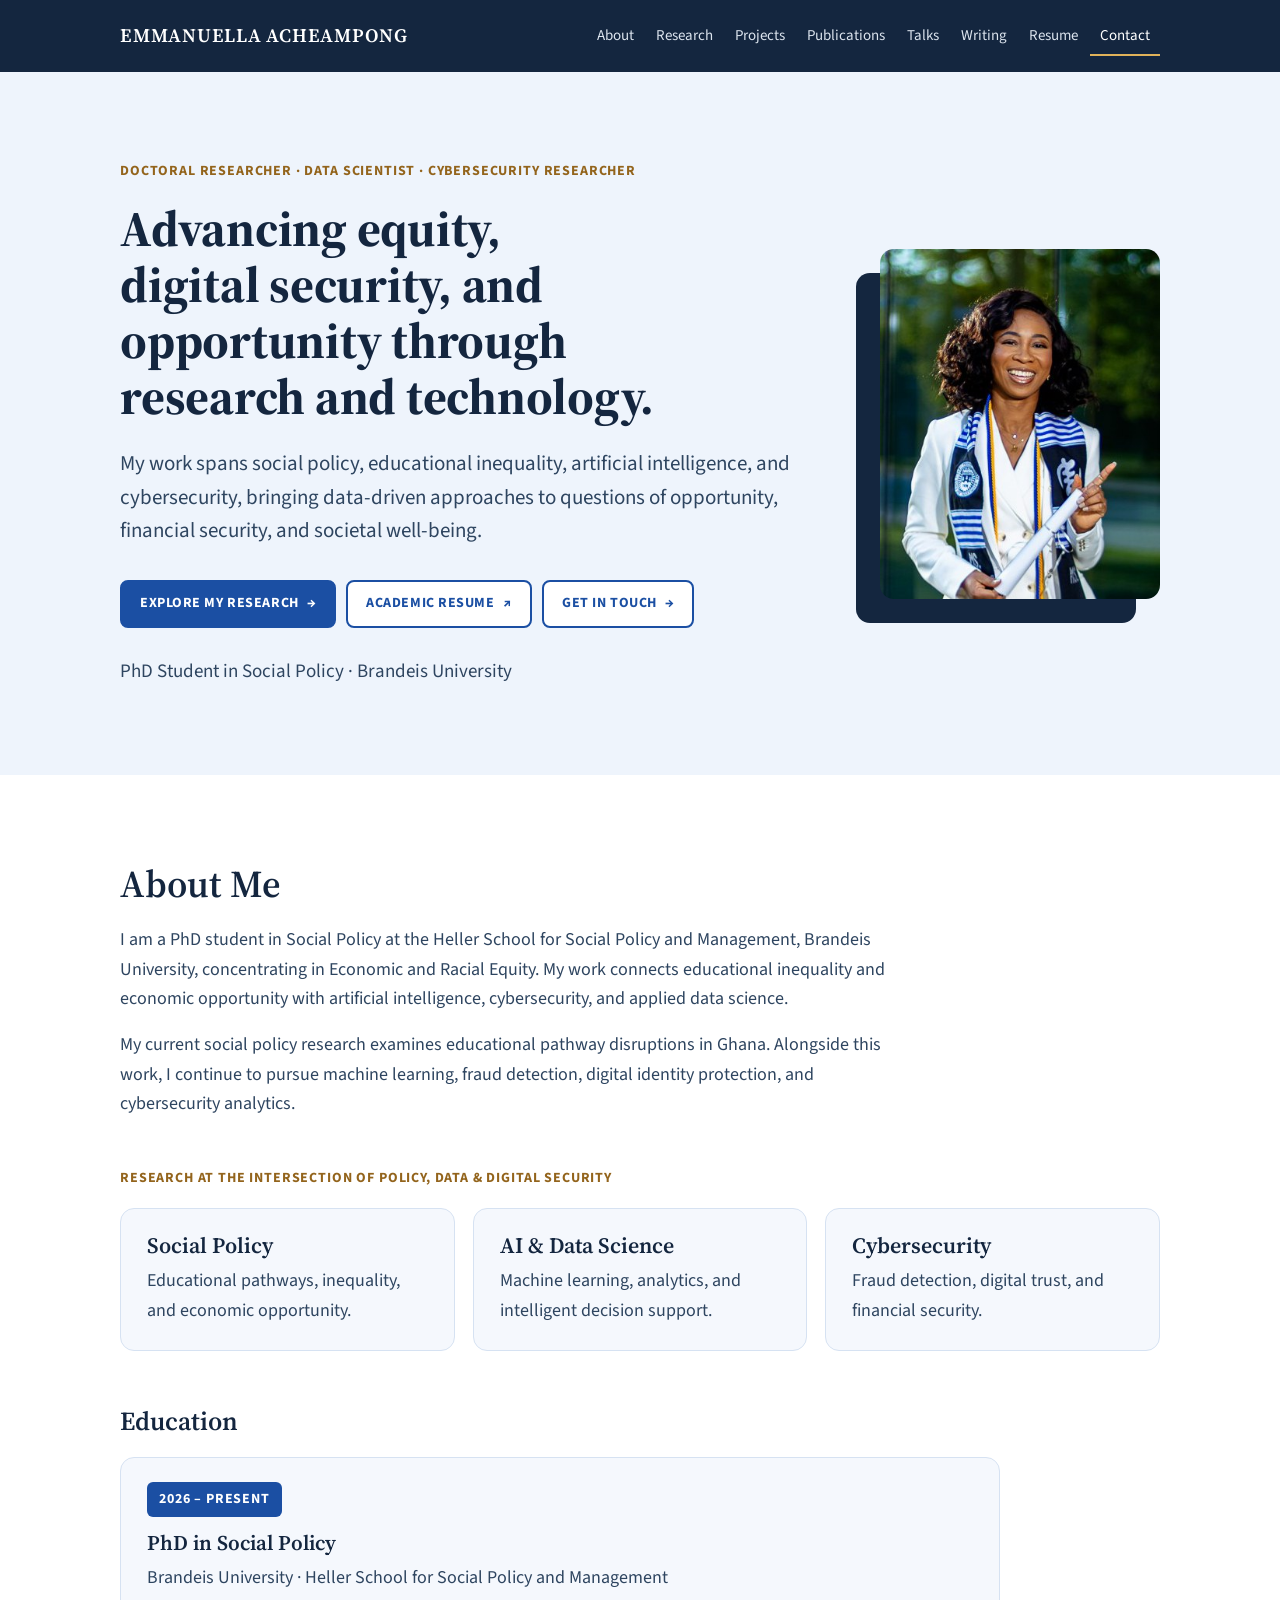
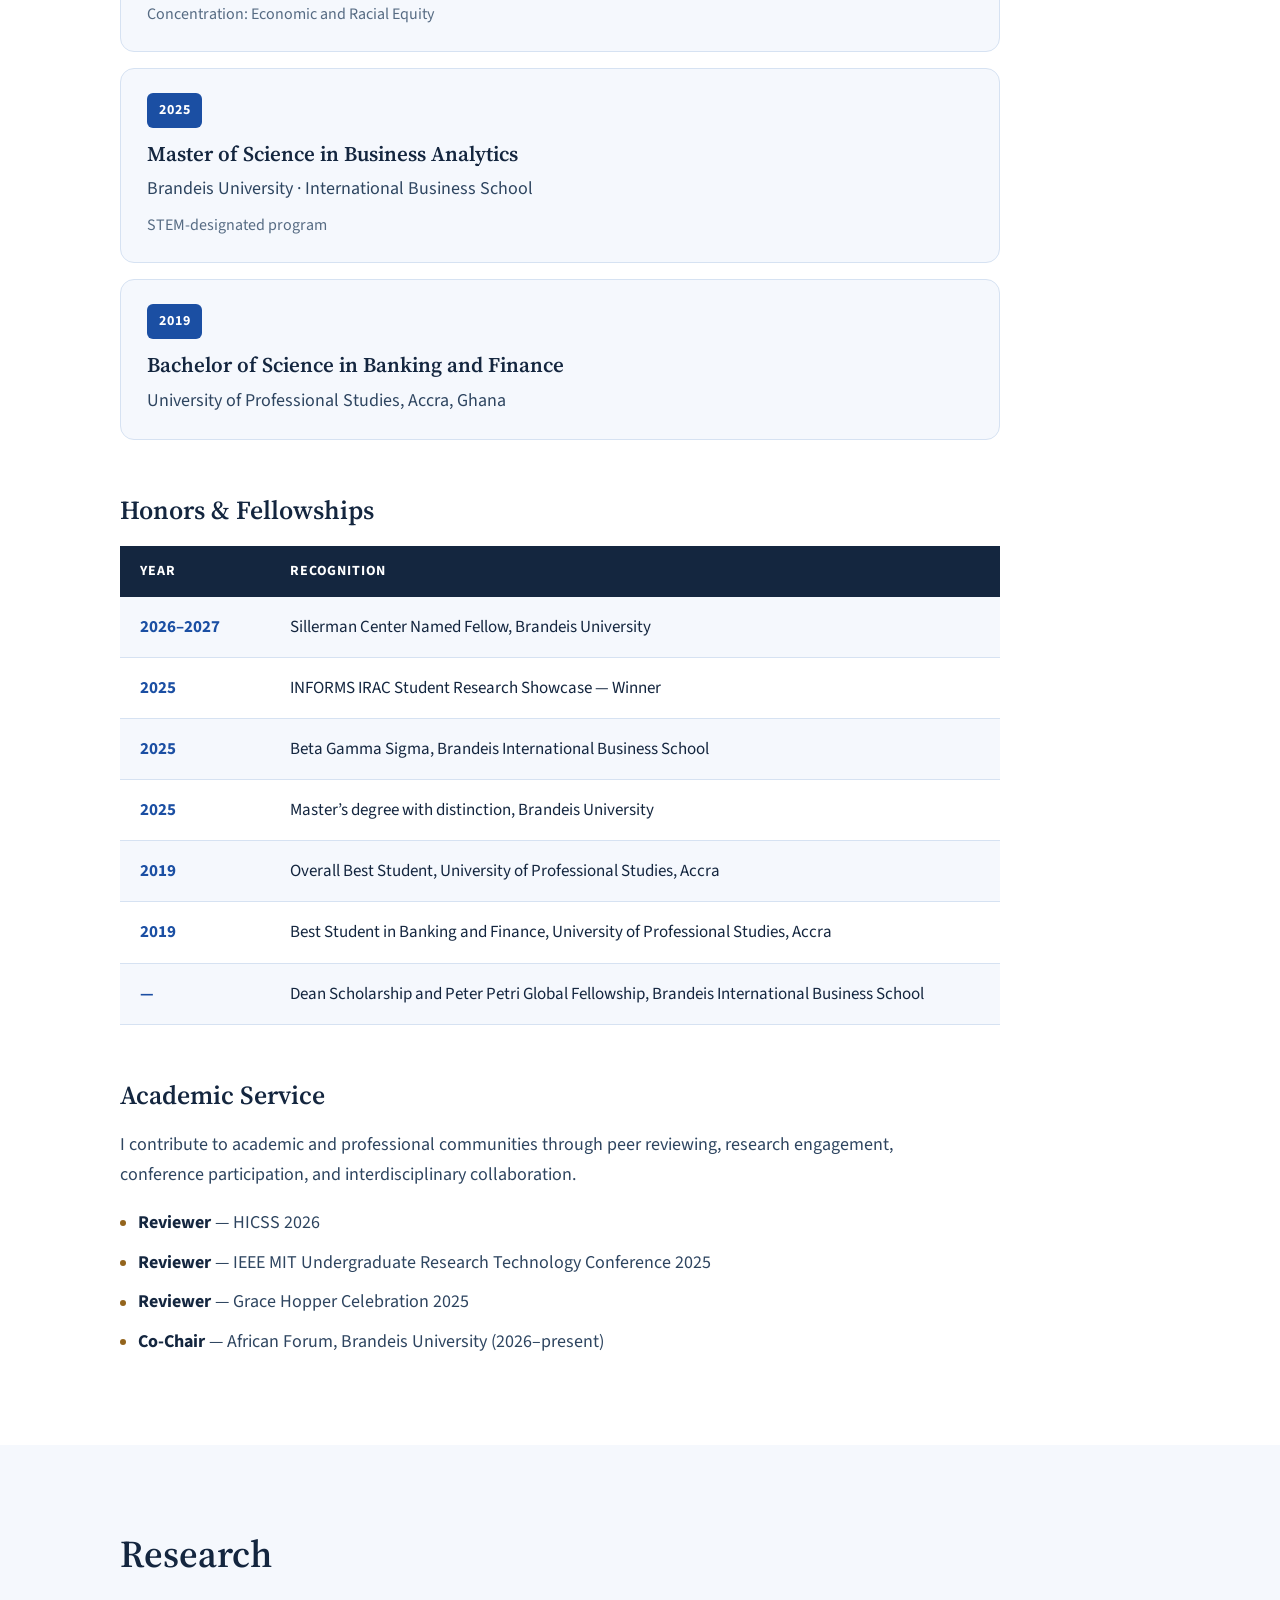
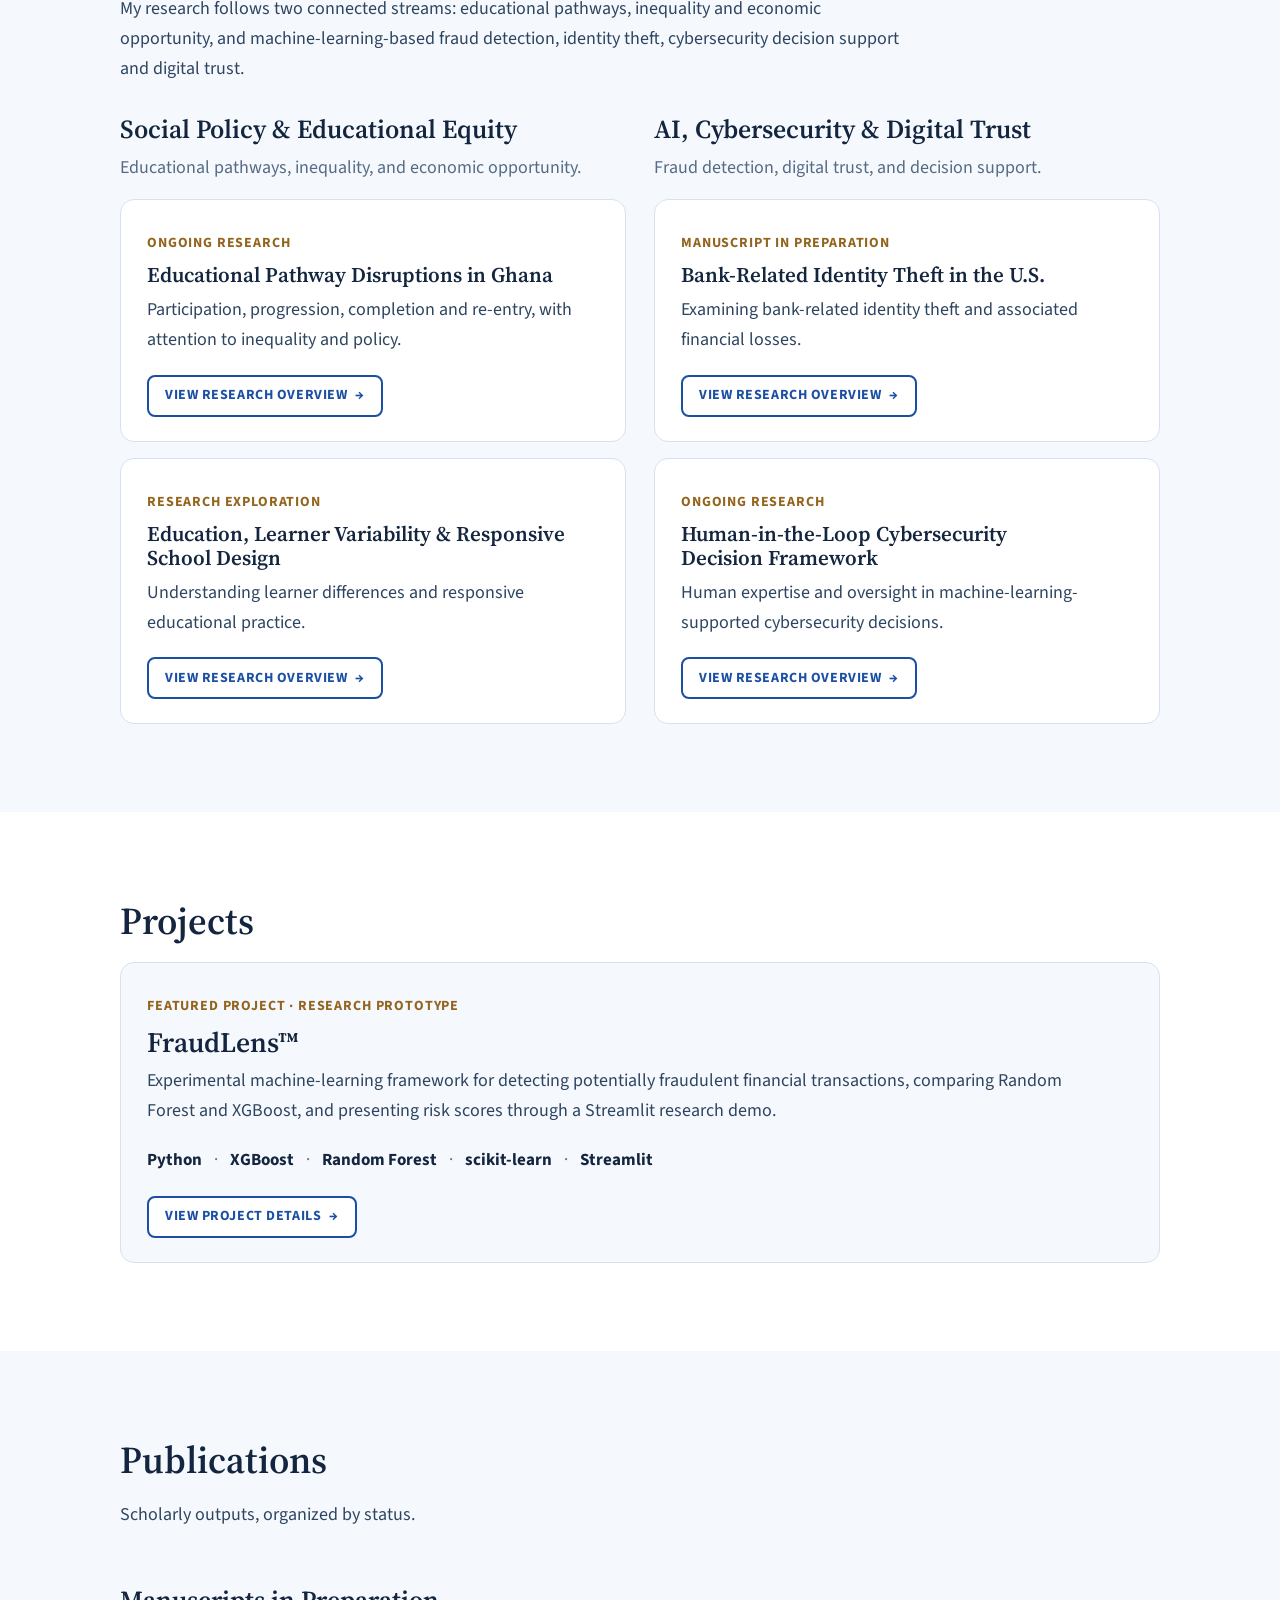
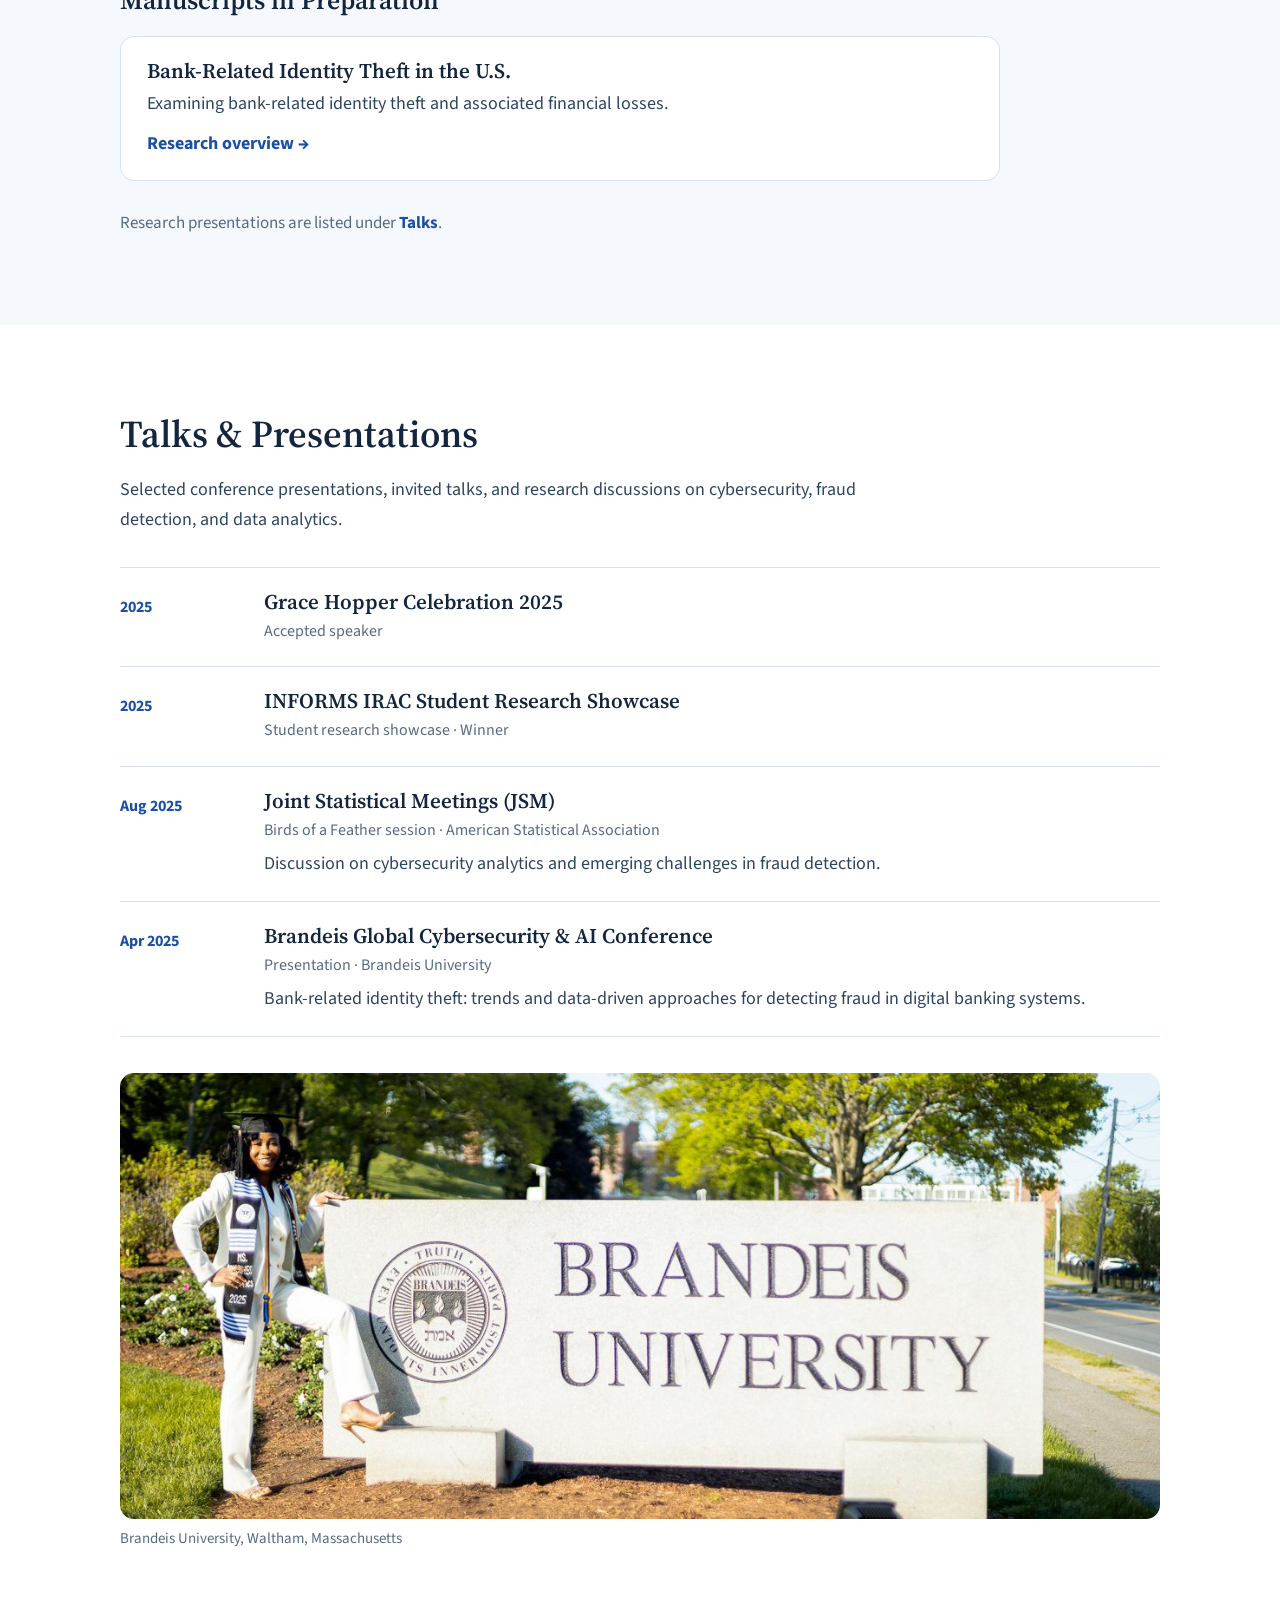
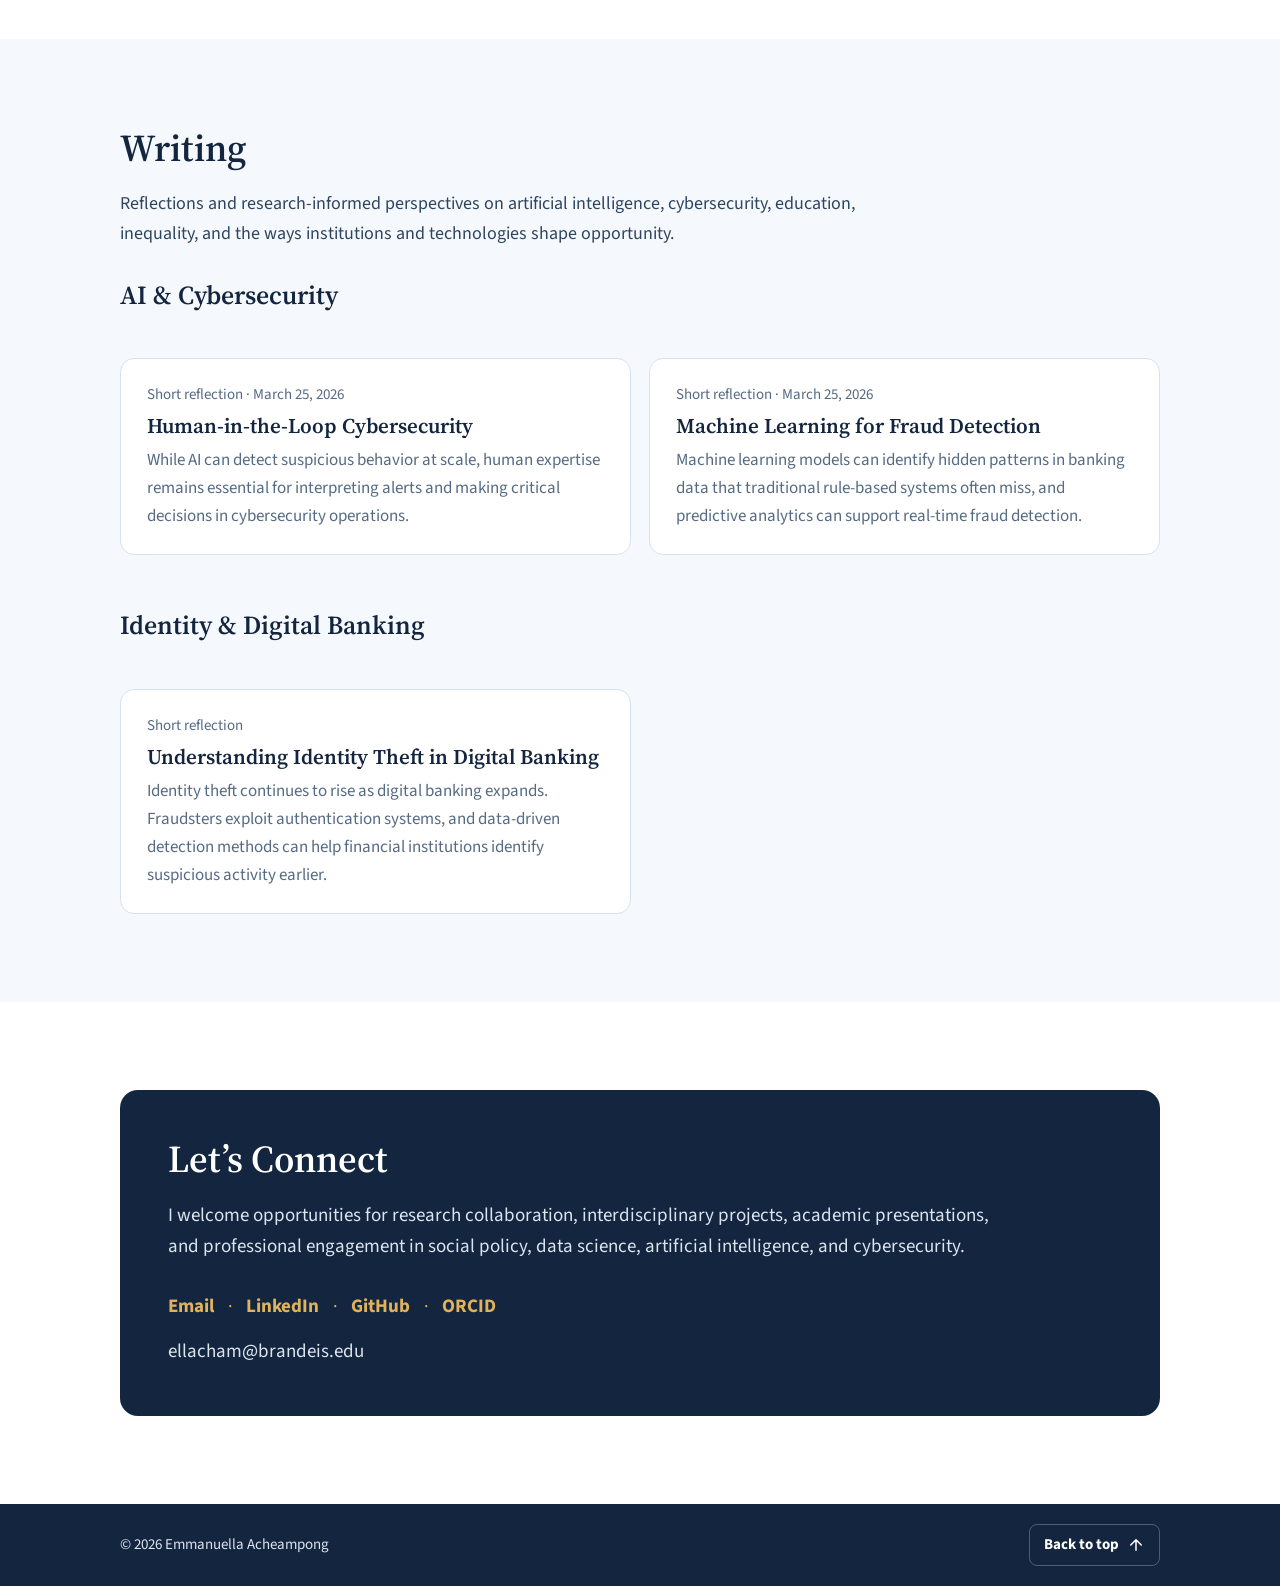
==== commit 4605cb4b: "Switch fonts back to Source Serif 4 and Source Sans 3 Only the typefaces change (site and Academic R" ====
--- a/index.html
+++ b/index.html
@@ -20,8 +20,8 @@
 
   <link rel="preconnect" href="https://fonts.googleapis.com">
   <link rel="preconnect" href="https://fonts.gstatic.com" crossorigin>
-  <link href="https://fonts.googleapis.com/css2?family=EB+Garamond:wght@500;600;700&family=Lato:wght@400;700&display=swap" rel="stylesheet">
-  <link rel="stylesheet" href="assets/css/style.css?v=20261019-1">
+  <link href="https://fonts.googleapis.com/css2?family=Source+Sans+3:wght@400;600;700&family=Source+Serif+4:opsz,wght@8..60,500;8..60,600;8..60,700&display=swap" rel="stylesheet">
+  <link rel="stylesheet" href="assets/css/style.css?v=20261019-2">
 
   <script type="application/ld+json">
   {
--- a/assets/css/style.css
+++ b/assets/css/style.css
@@ -1,6 +1,6 @@
 /* Emmanuella Acheampong · portfolio styles
    Palette: ink navy #14263F, royal blue #1B4FA3, ice blue #EEF4FC, warm gold #93641C (on light) / #E0B25A (on navy).
-   Type: EB Garamond for headings, Lato for reading text and controls.
+   Type: Source Serif 4 for headings, Source Sans 3 for reading text and controls.
    Shared by the homepage and the research / project detail pages. */
 
 :root {
@@ -19,8 +19,8 @@
   --muted: #566B83;
   --on-ink: #DCE4EE;
 
-  --font-heading: "EB Garamond", Georgia, "Times New Roman", serif;
-  --font-body: "Lato", "Helvetica Neue", Arial, sans-serif;
+  --font-heading: "Source Serif 4", Georgia, "Times New Roman", serif;
+  --font-body: "Source Sans 3", "Helvetica Neue", Arial, sans-serif;
 
   --container: 1120px;
   --gutter: clamp(16px, 4vw, 40px);
@@ -52,9 +52,9 @@
 p { margin: 0; }
 ul, ol { margin: 0; padding: 0; list-style: none; }
 h1, h2, h3, h4 { margin: 0; font-family: var(--font-heading); color: var(--text-strong); line-height: 1.15; text-wrap: balance; }
-h2 { font-size: clamp(34px, 3.8vw, 44px); font-weight: 600; margin-bottom: 18px; }
-h3 { font-size: 26px; font-weight: 600; }
-h4 { font-size: 24px; font-weight: 600; text-wrap: pretty; }
+h2 { font-size: clamp(30px, 3.3vw, 38px); font-weight: 600; margin-bottom: 18px; }
+h3 { font-size: 22px; font-weight: 600; }
+h4 { font-size: 21px; font-weight: 600; text-wrap: pretty; }
 
 :focus-visible { outline: 3px solid var(--royal); outline-offset: 3px; border-radius: 4px; }
 .site-header :focus-visible,
@@ -91,7 +91,7 @@
 .nav { height: var(--header-h); display: flex; align-items: center; justify-content: space-between; gap: 24px; }
 
 .brand {
-  font-family: var(--font-heading); font-size: 22px; font-weight: 600;
+  font-family: var(--font-heading); font-size: 19px; font-weight: 600;
   letter-spacing: 0.04em; text-transform: uppercase; white-space: nowrap;
   color: var(--white); text-decoration: none;
 }
@@ -129,7 +129,7 @@
   .nav-menu a.is-active { box-shadow: none; color: var(--gold-bright); }
 }
 @media (max-width: 420px) {
-  .brand { font-size: 18px; letter-spacing: 0.02em; }
+  .brand { font-size: 16px; letter-spacing: 0.02em; }
 }
 
 /* ---------- Buttons and links ---------- */
@@ -154,8 +154,8 @@
 .hero { background: var(--ice); padding: clamp(48px, 7vw, 88px) 0; }
 .hero-inner { display: grid; grid-template-columns: 1fr 280px; gap: clamp(32px, 5vw, 64px); align-items: center; }
 .hero h1 {
-  margin-top: 18px; font-size: clamp(38px, 4.8vw, 58px); font-weight: 700; line-height: 1.08;
-  letter-spacing: -0.005em; max-width: 20ch;
+  margin-top: 18px; font-size: clamp(33px, 4.1vw, 50px); font-weight: 700; line-height: 1.12;
+  letter-spacing: -0.005em; max-width: 23ch;
 }
 .hero-lead { margin-top: 22px; font-size: clamp(19px, 1.8vw, 21px); line-height: 1.6; max-width: 40em; }
 .hero-actions { margin-top: 32px; display: flex; flex-wrap: wrap; gap: 10px; }
@@ -184,7 +184,7 @@
 .prose p + p { margin-top: 16px; }
 
 .sub-label { margin: 48px 0 18px; }
-.block-title { margin: 56px 0 20px; font-size: 30px; }
+.block-title { margin: 56px 0 20px; font-size: 26px; }
 .small { font-size: 16px; color: var(--muted); }
 .note { margin-top: 28px; font-size: 17px; color: var(--muted); }
 
@@ -228,7 +228,7 @@
 /* Research streams */
 .streams { display: grid; grid-template-columns: 1fr 1fr; gap: 28px; }
 .stream { display: grid; gap: 16px; align-content: start; }
-.stream-title { font-size: 30px; }
+.stream-title { font-size: 26px; }
 .stream-desc { color: var(--muted); margin-top: -8px; }
 .study { display: flex; flex-direction: column; }
 .study h4 { margin-top: 8px; }
@@ -236,7 +236,7 @@
 @media (max-width: 860px) { .streams { grid-template-columns: 1fr; gap: 40px; } }
 
 /* Projects */
-.featured h3 { margin-top: 8px; font-size: 32px; }
+.featured h3 { margin-top: 8px; font-size: 28px; }
 .featured > p:not(.label) { max-width: 52em; }
 .tags { margin: 20px 0 22px; display: flex; flex-wrap: wrap; gap: 8px 0; }
 .tags li { font-weight: 700; color: var(--text-strong); font-size: 17px; }
@@ -251,7 +251,7 @@
 .talks { border-top: 1px solid var(--ice-border); }
 .talk { display: grid; grid-template-columns: 120px 1fr; gap: 24px; padding: 22px 0; border-bottom: 1px solid var(--ice-border); }
 .talk-date { font-weight: 700; color: var(--royal); font-size: 16px; padding-top: 4px; }
-.talk h3 { font-size: 24px; }
+.talk h3 { font-size: 21px; }
 .talk-meta { margin-top: 4px; font-size: 16px; color: var(--muted); }
 .talk p:not(.talk-date):not(.talk-meta) { margin-top: 6px; }
 @media (max-width: 640px) { .talk { grid-template-columns: 1fr; gap: 4px; } }
@@ -295,11 +295,11 @@
 .page-hero { background: var(--ice); padding: clamp(36px, 6vw, 64px) 0 clamp(36px, 5vw, 56px); }
 .back-link { display: inline-block; margin-bottom: 24px; font-weight: 700; text-decoration: none; color: var(--royal); }
 .back-link:hover { text-decoration: underline; text-underline-offset: 3px; }
-.page-hero h1 { margin-top: 12px; font-size: clamp(36px, 4.4vw, 52px); font-weight: 700; line-height: 1.1; max-width: 30ch; text-wrap: pretty; }
+.page-hero h1 { margin-top: 12px; font-size: clamp(32px, 3.8vw, 45px); font-weight: 700; line-height: 1.1; max-width: 30ch; text-wrap: pretty; }
 .page-summary { margin-top: 18px; font-size: 20px; max-width: 40em; }
 .page-body { padding-top: clamp(40px, 6vw, 64px); padding-bottom: clamp(56px, 7vw, 88px); }
 .page-body .prose { max-width: 46em; }
-.page-body h2 { font-size: 30px; margin: 40px 0 12px; }
+.page-body h2 { font-size: 26px; margin: 40px 0 12px; }
 .page-body h2:first-child { margin-top: 0; }
 .callout {
   margin-bottom: 32px; padding: 16px 20px; max-width: 46em;
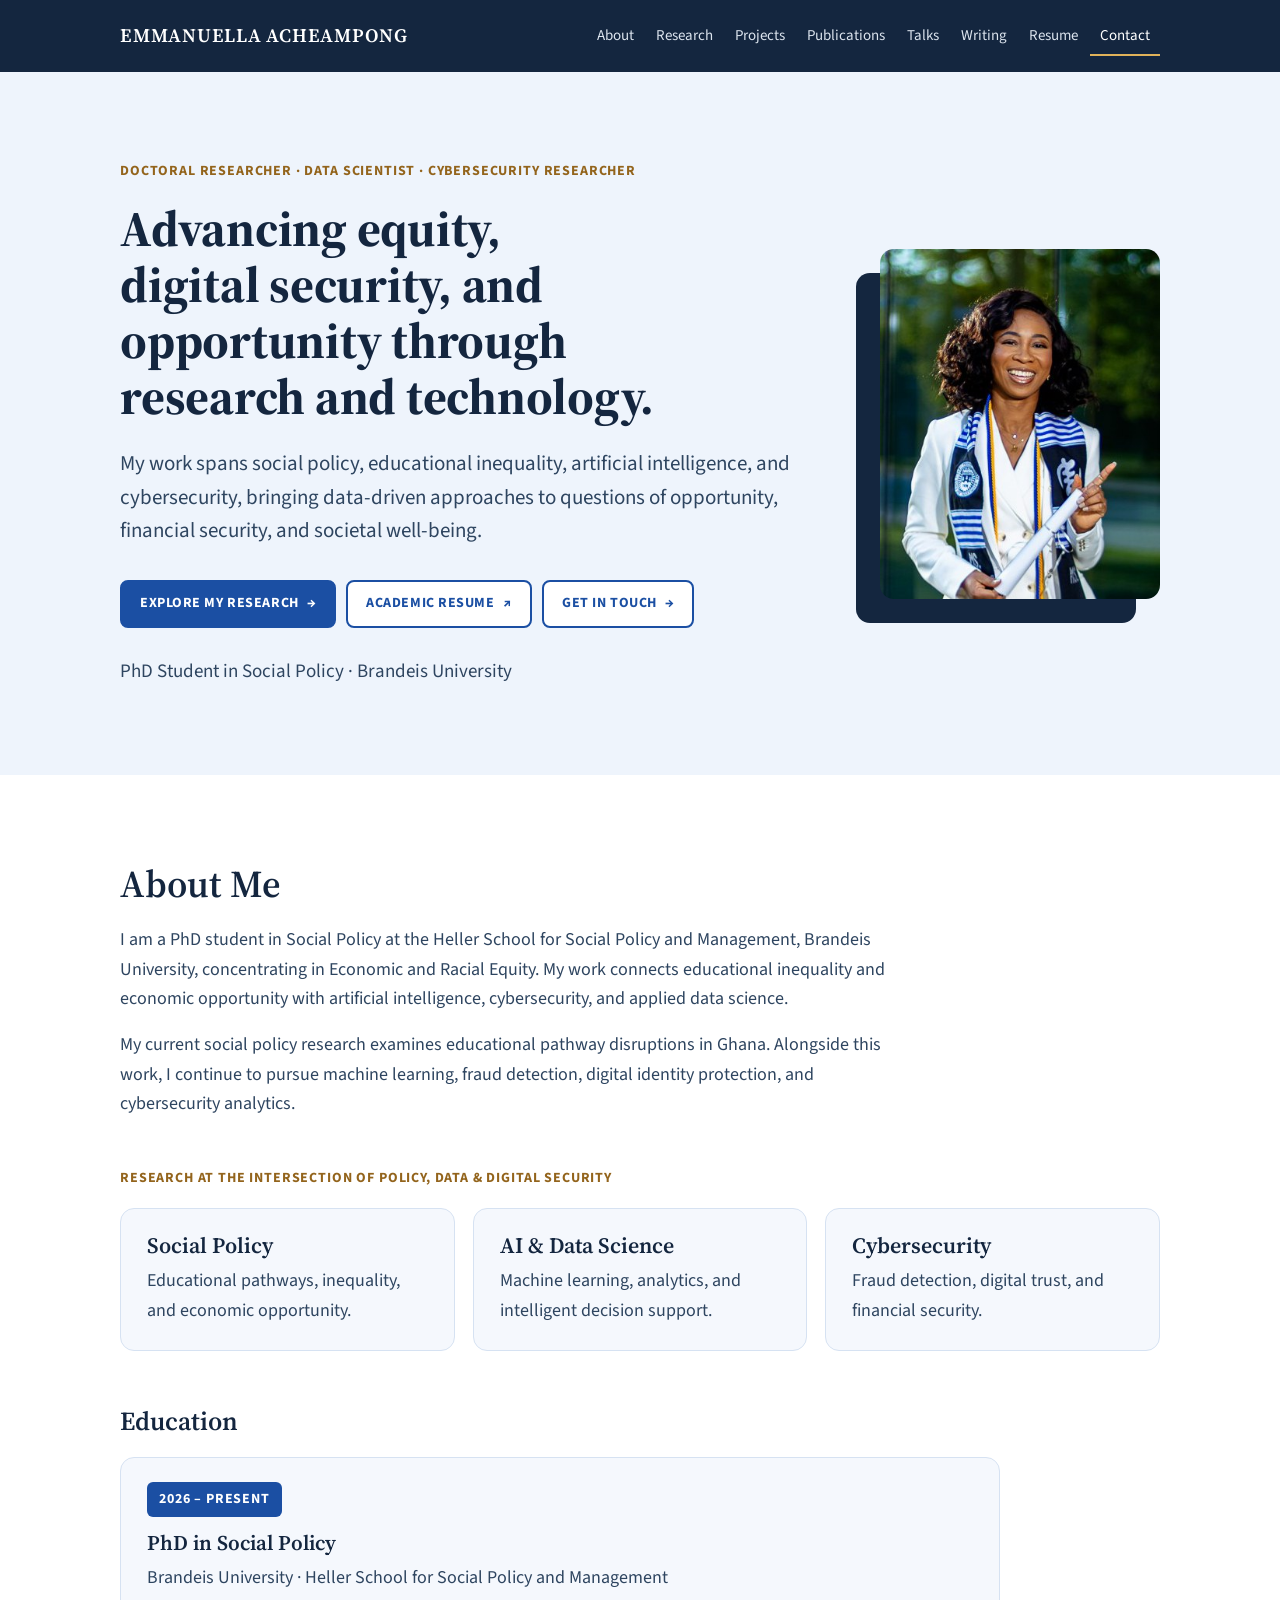
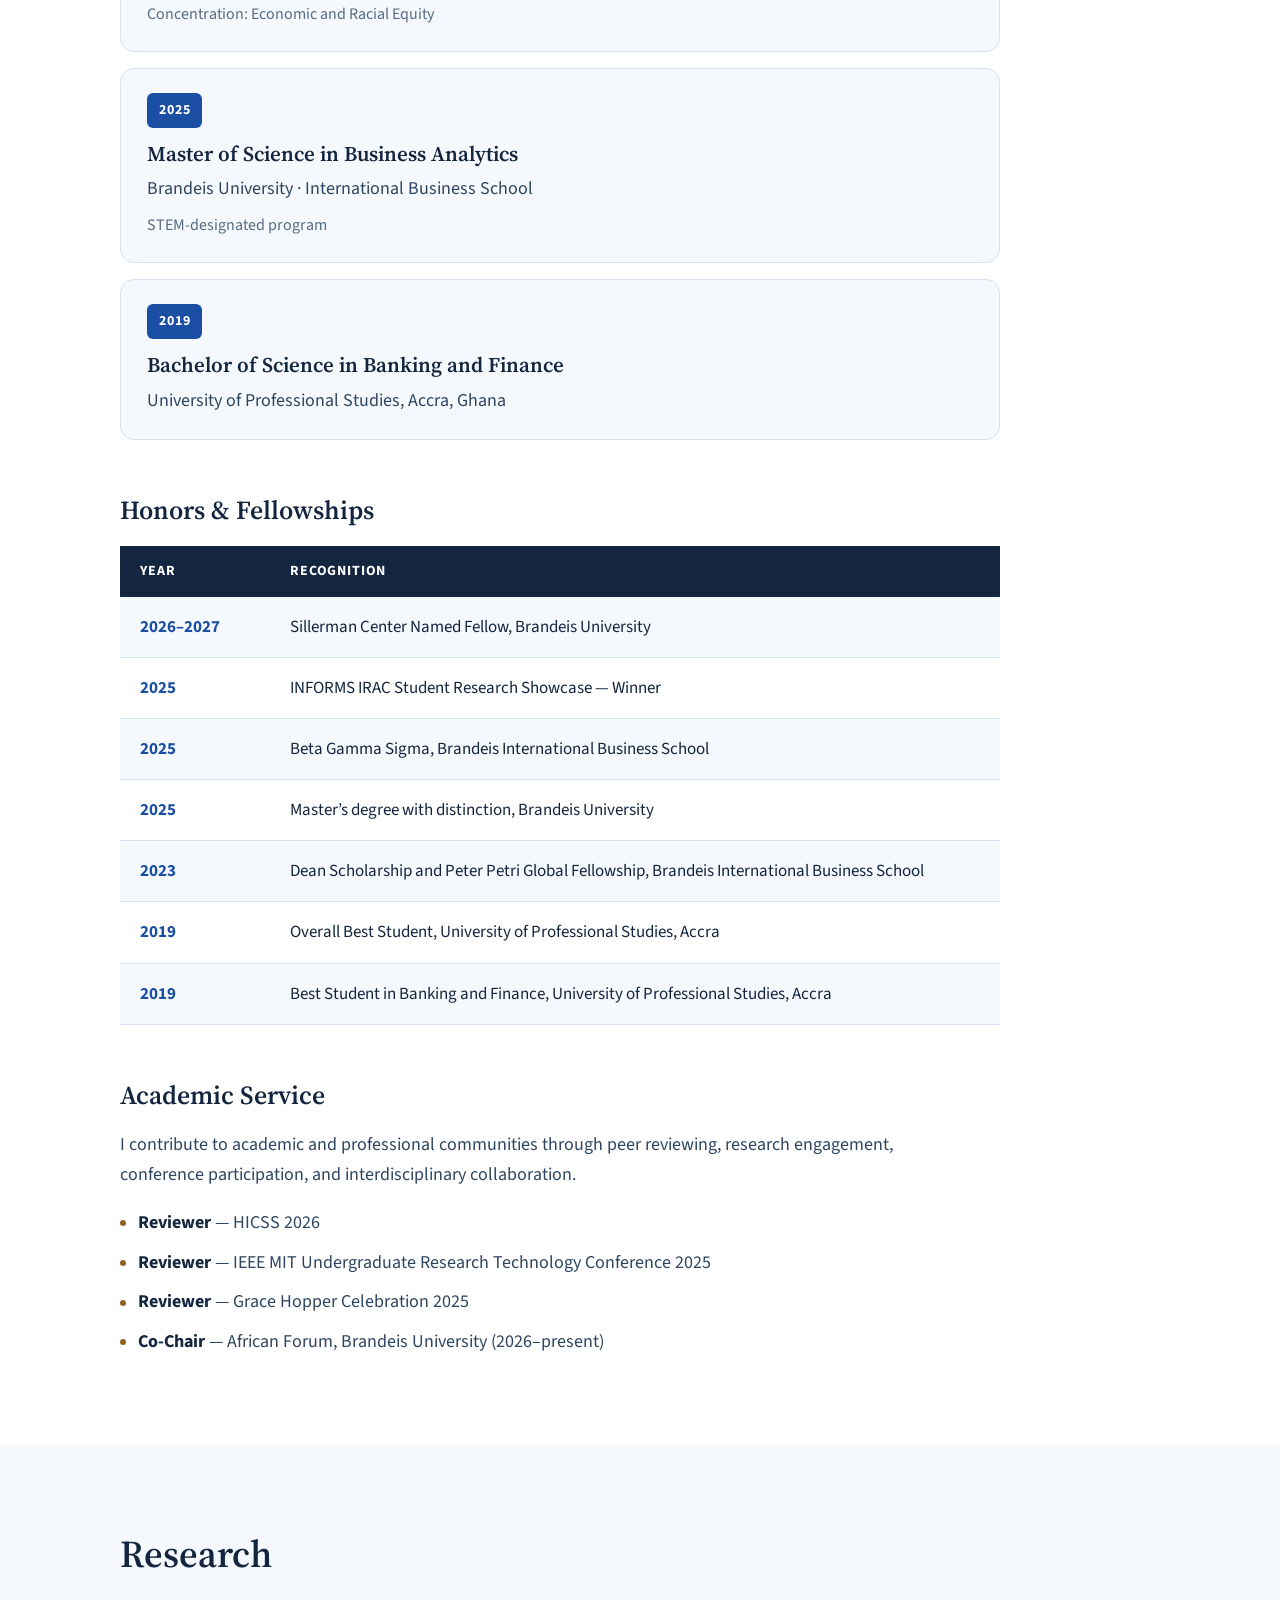
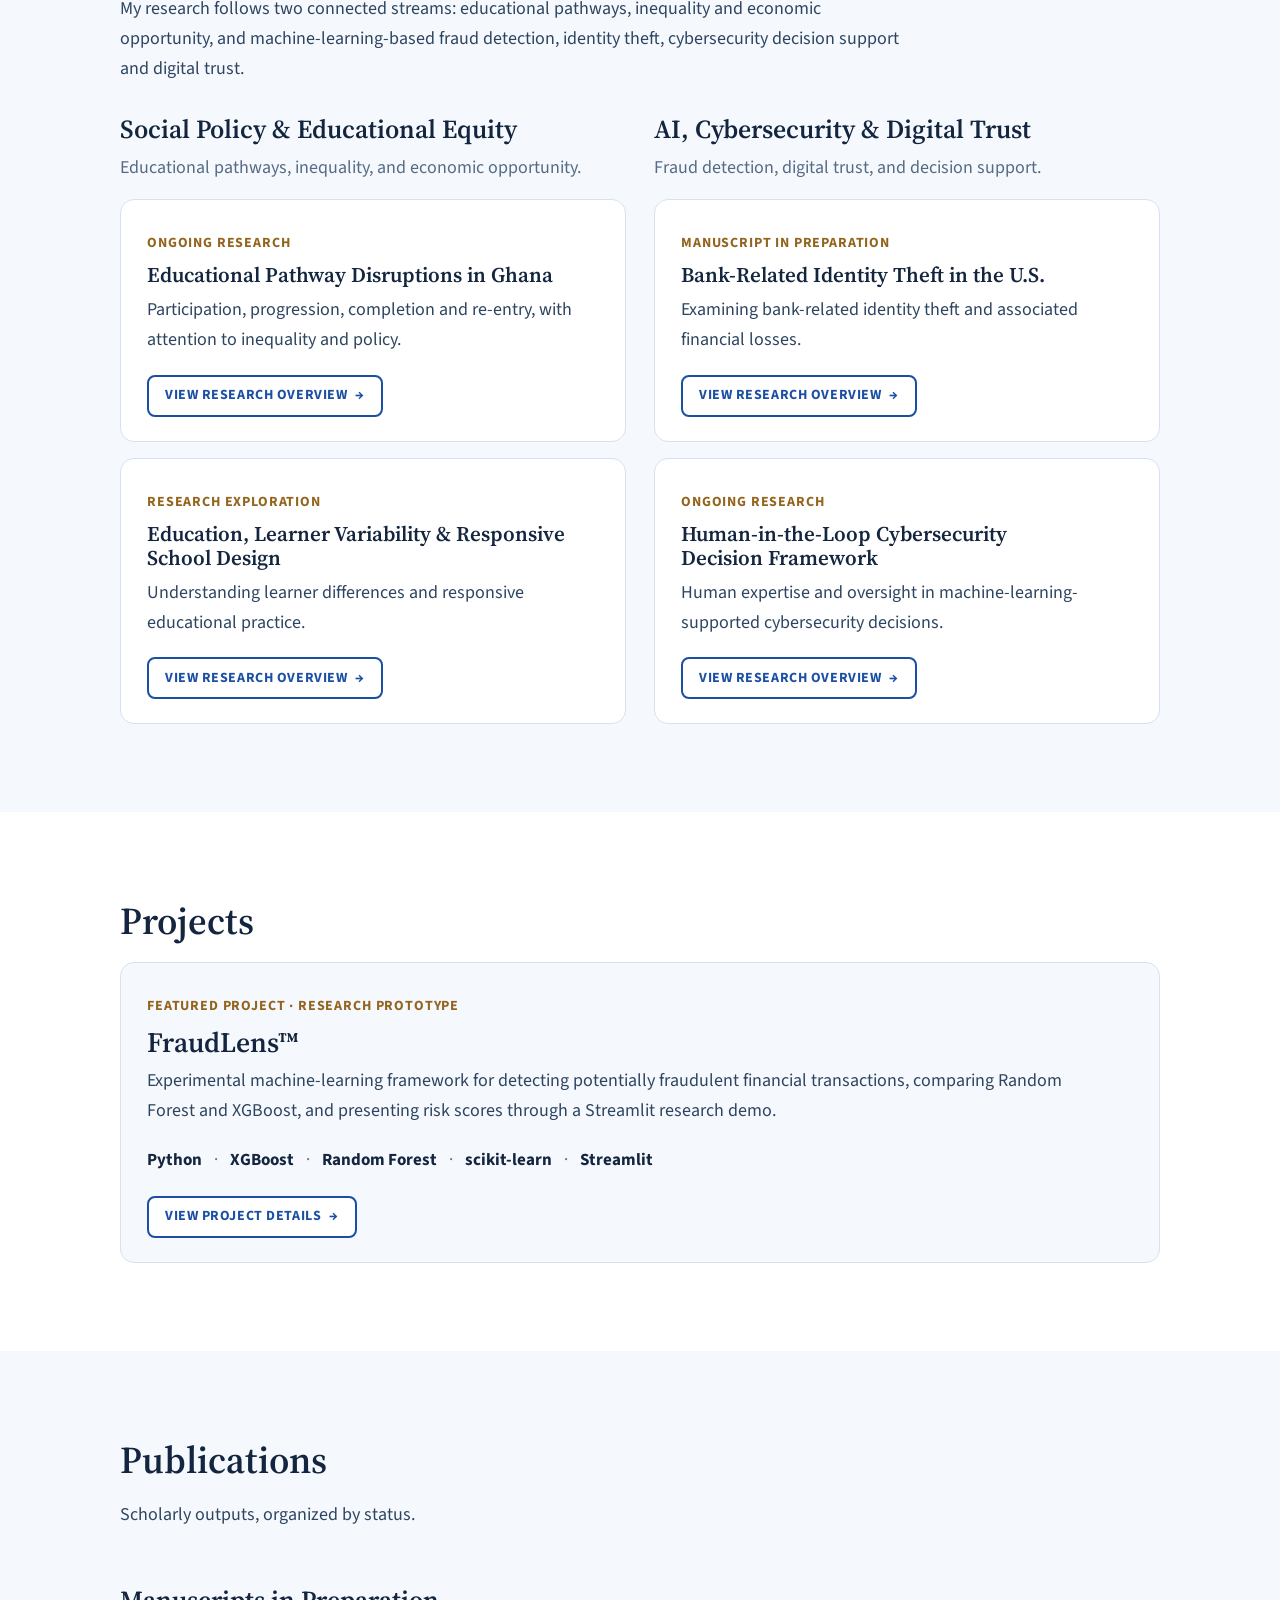
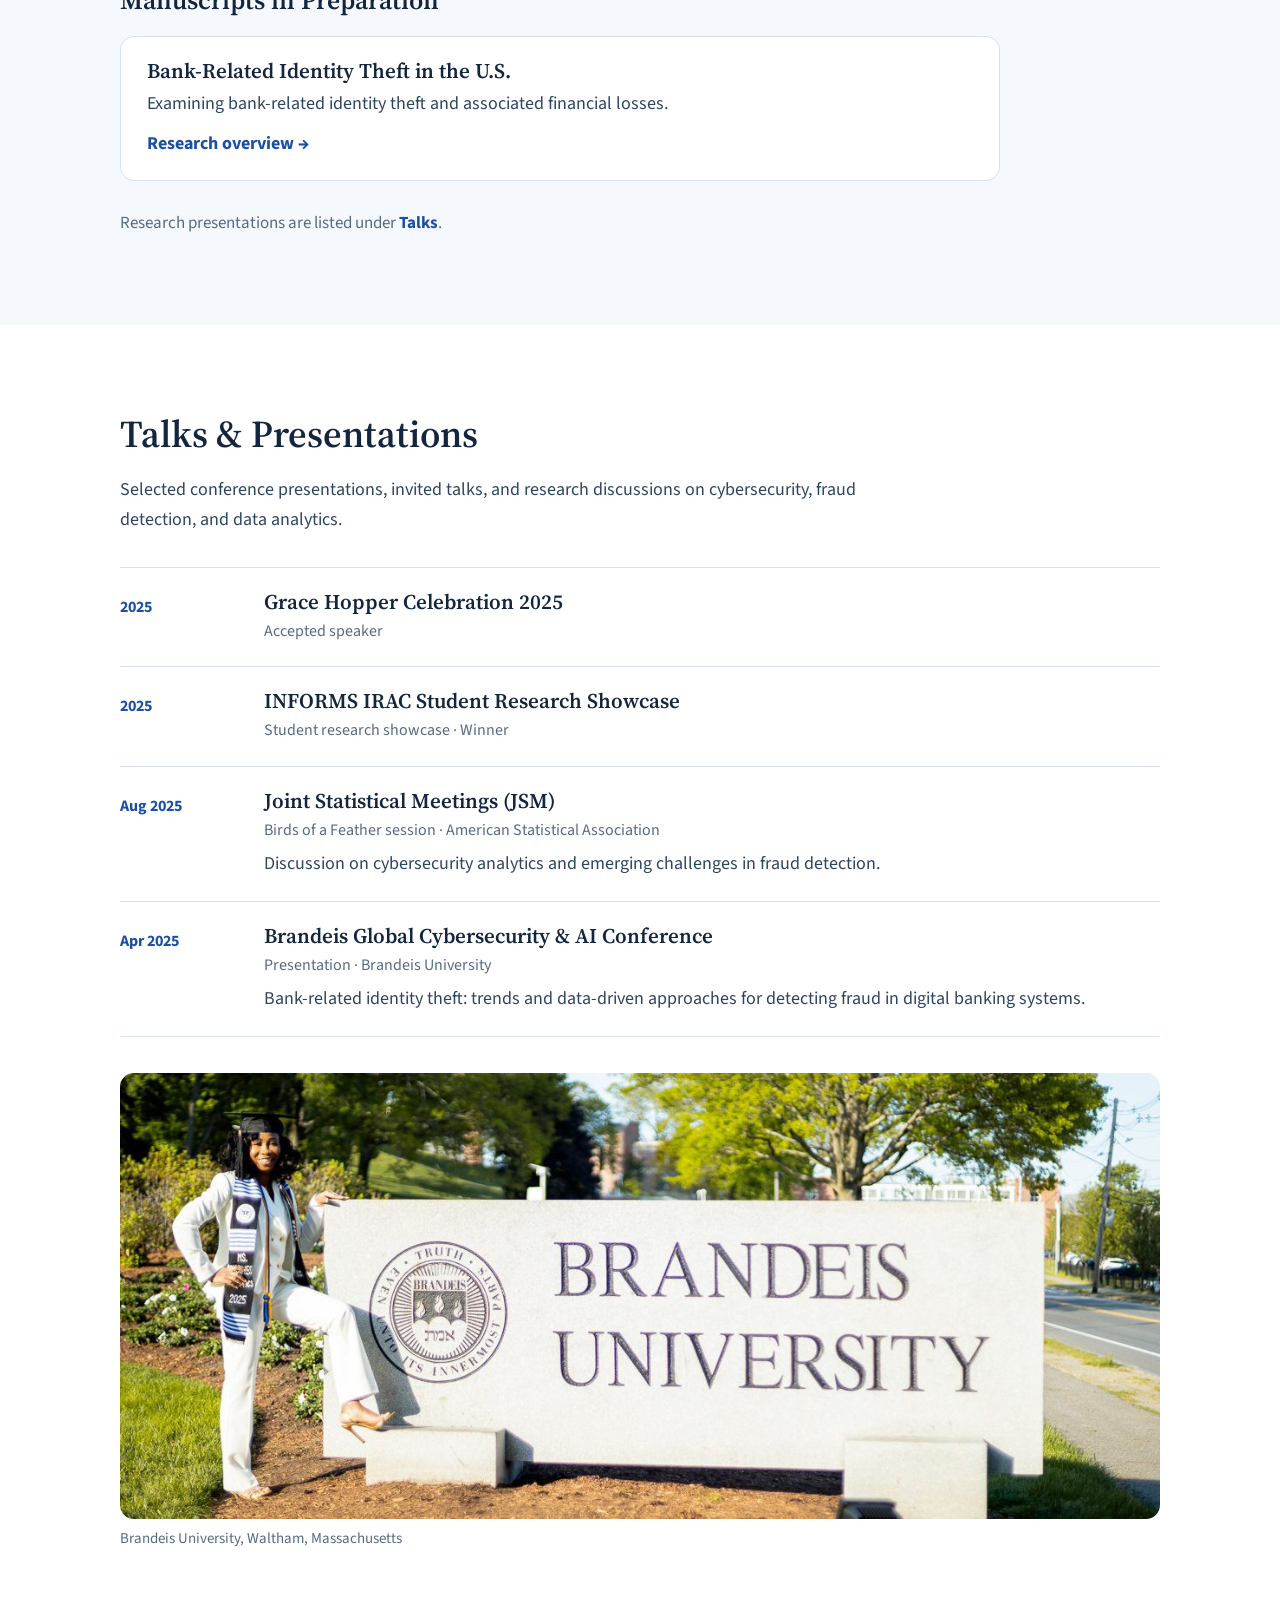
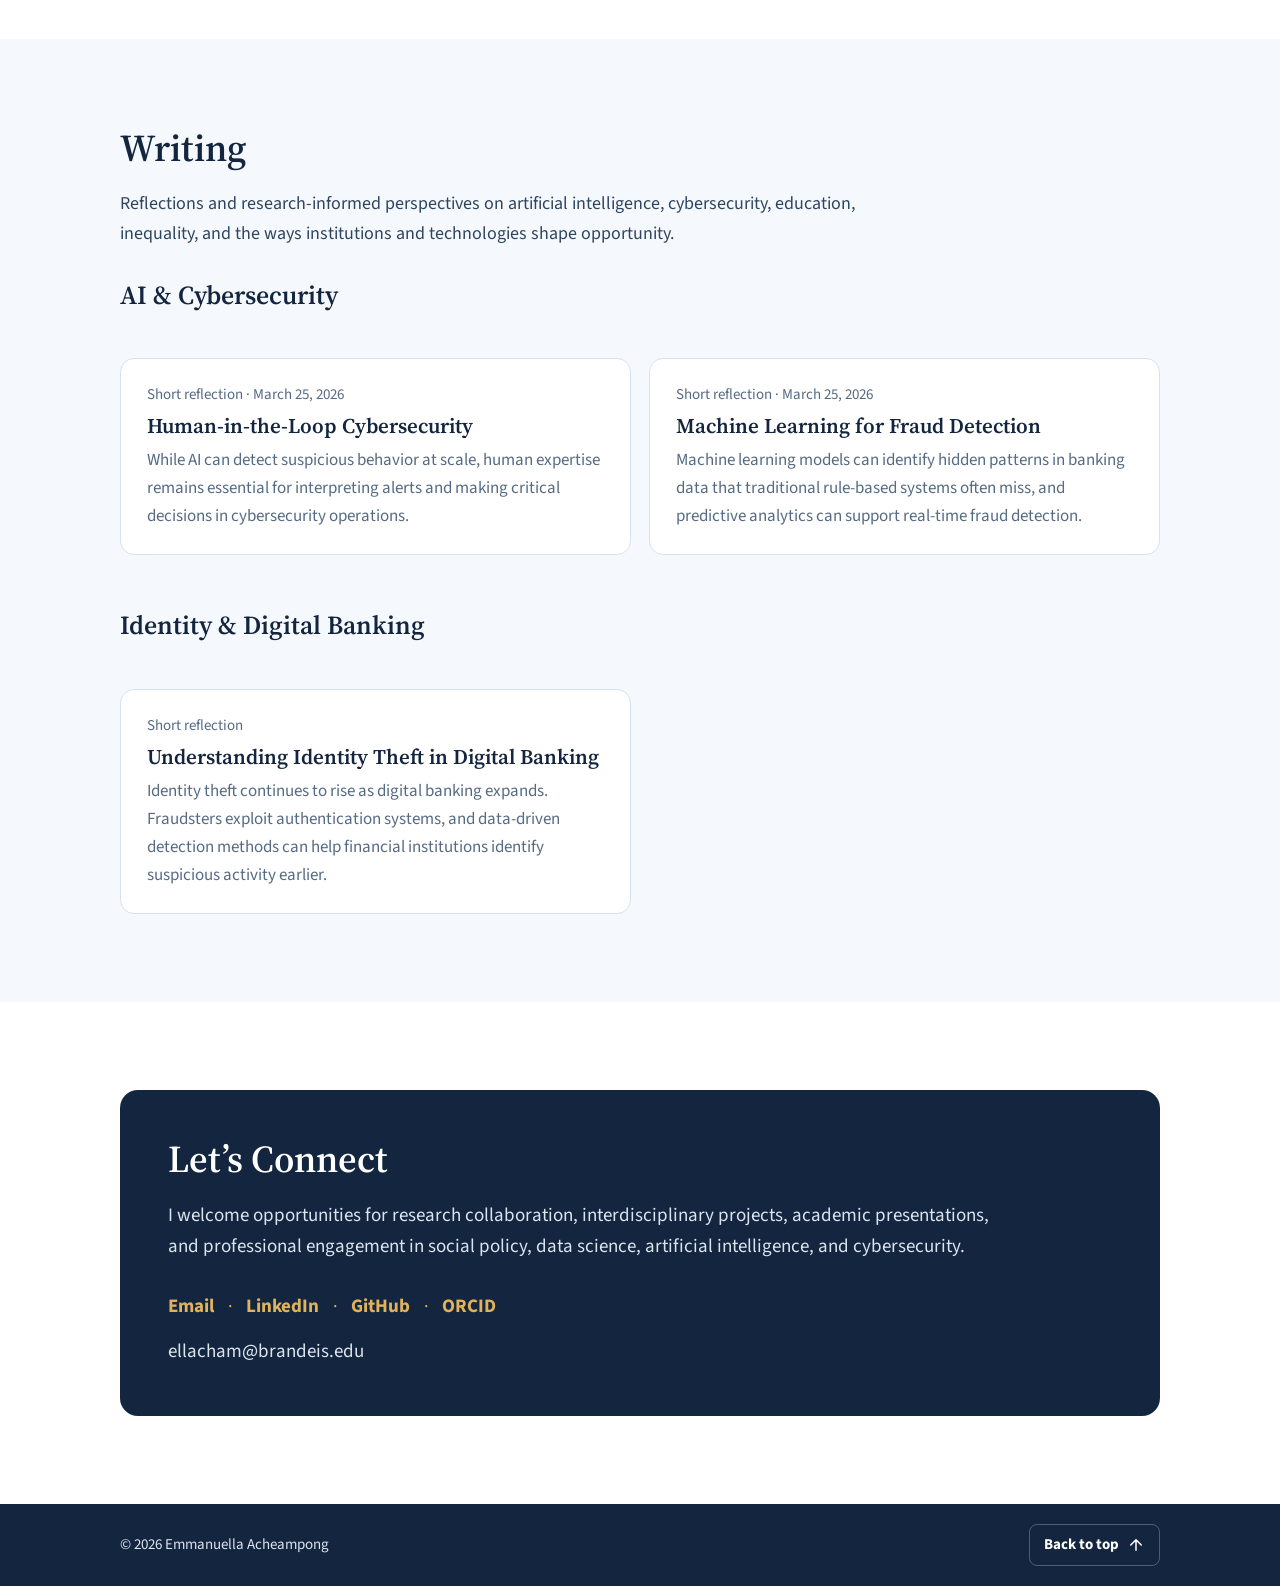
==== commit 36e99655: "Date the Dean Scholarship and Peter Petri Global Fellowship (2023) Co-Authored-By: Claude Opus 5.5 <" ====
--- a/index.html
+++ b/index.html
@@ -146,9 +146,9 @@
               <tr><td>2025</td><td>INFORMS IRAC Student Research Showcase — Winner</td></tr>
               <tr><td>2025</td><td>Beta Gamma Sigma, Brandeis International Business School</td></tr>
               <tr><td>2025</td><td>Master’s degree with distinction, Brandeis University</td></tr>
+              <tr><td>2023</td><td>Dean Scholarship and Peter Petri Global Fellowship, Brandeis International Business School</td></tr>
               <tr><td>2019</td><td>Overall Best Student, University of Professional Studies, Accra</td></tr>
               <tr><td>2019</td><td>Best Student in Banking and Finance, University of Professional Studies, Accra</td></tr>
-              <tr><td><span aria-hidden="true">—</span><span class="sr-only">Year not listed</span></td><td>Dean Scholarship and Peter Petri Global Fellowship, Brandeis International Business School</td></tr>
             </tbody>
           </table>
         </div>
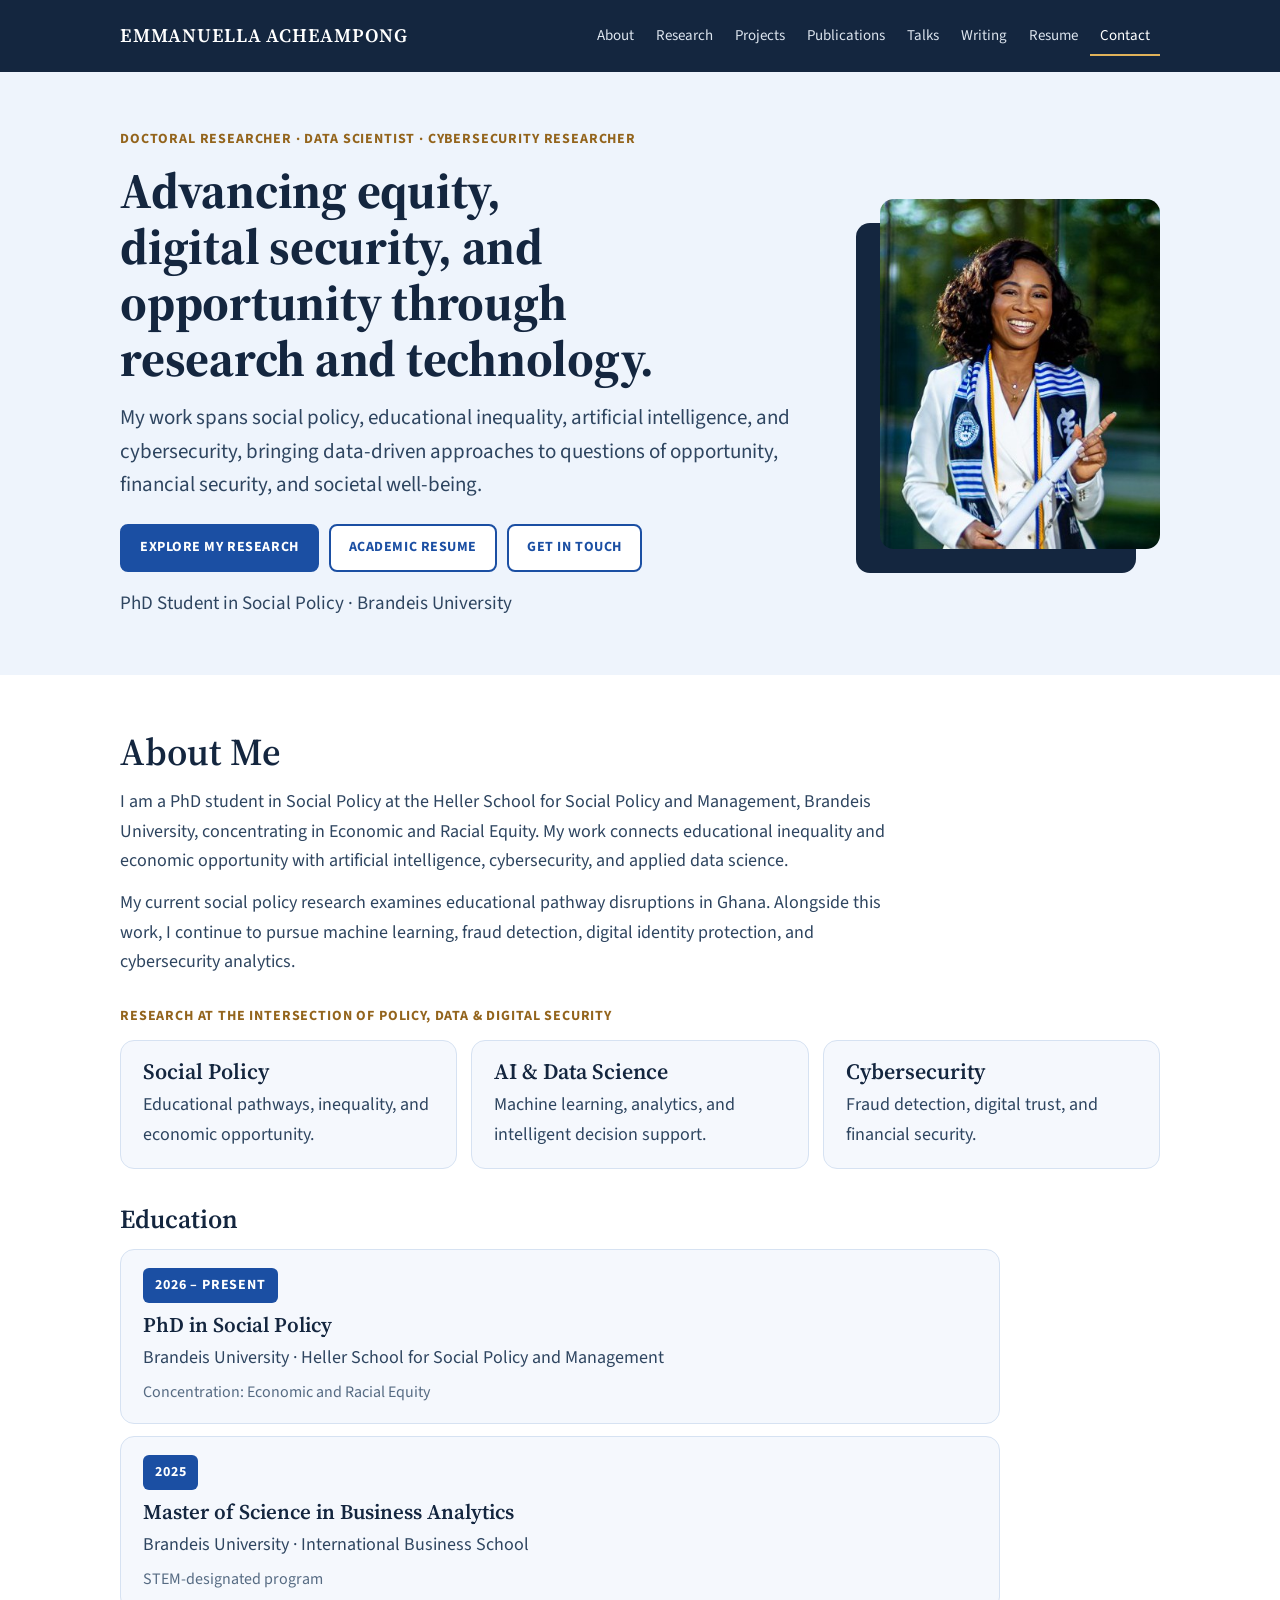
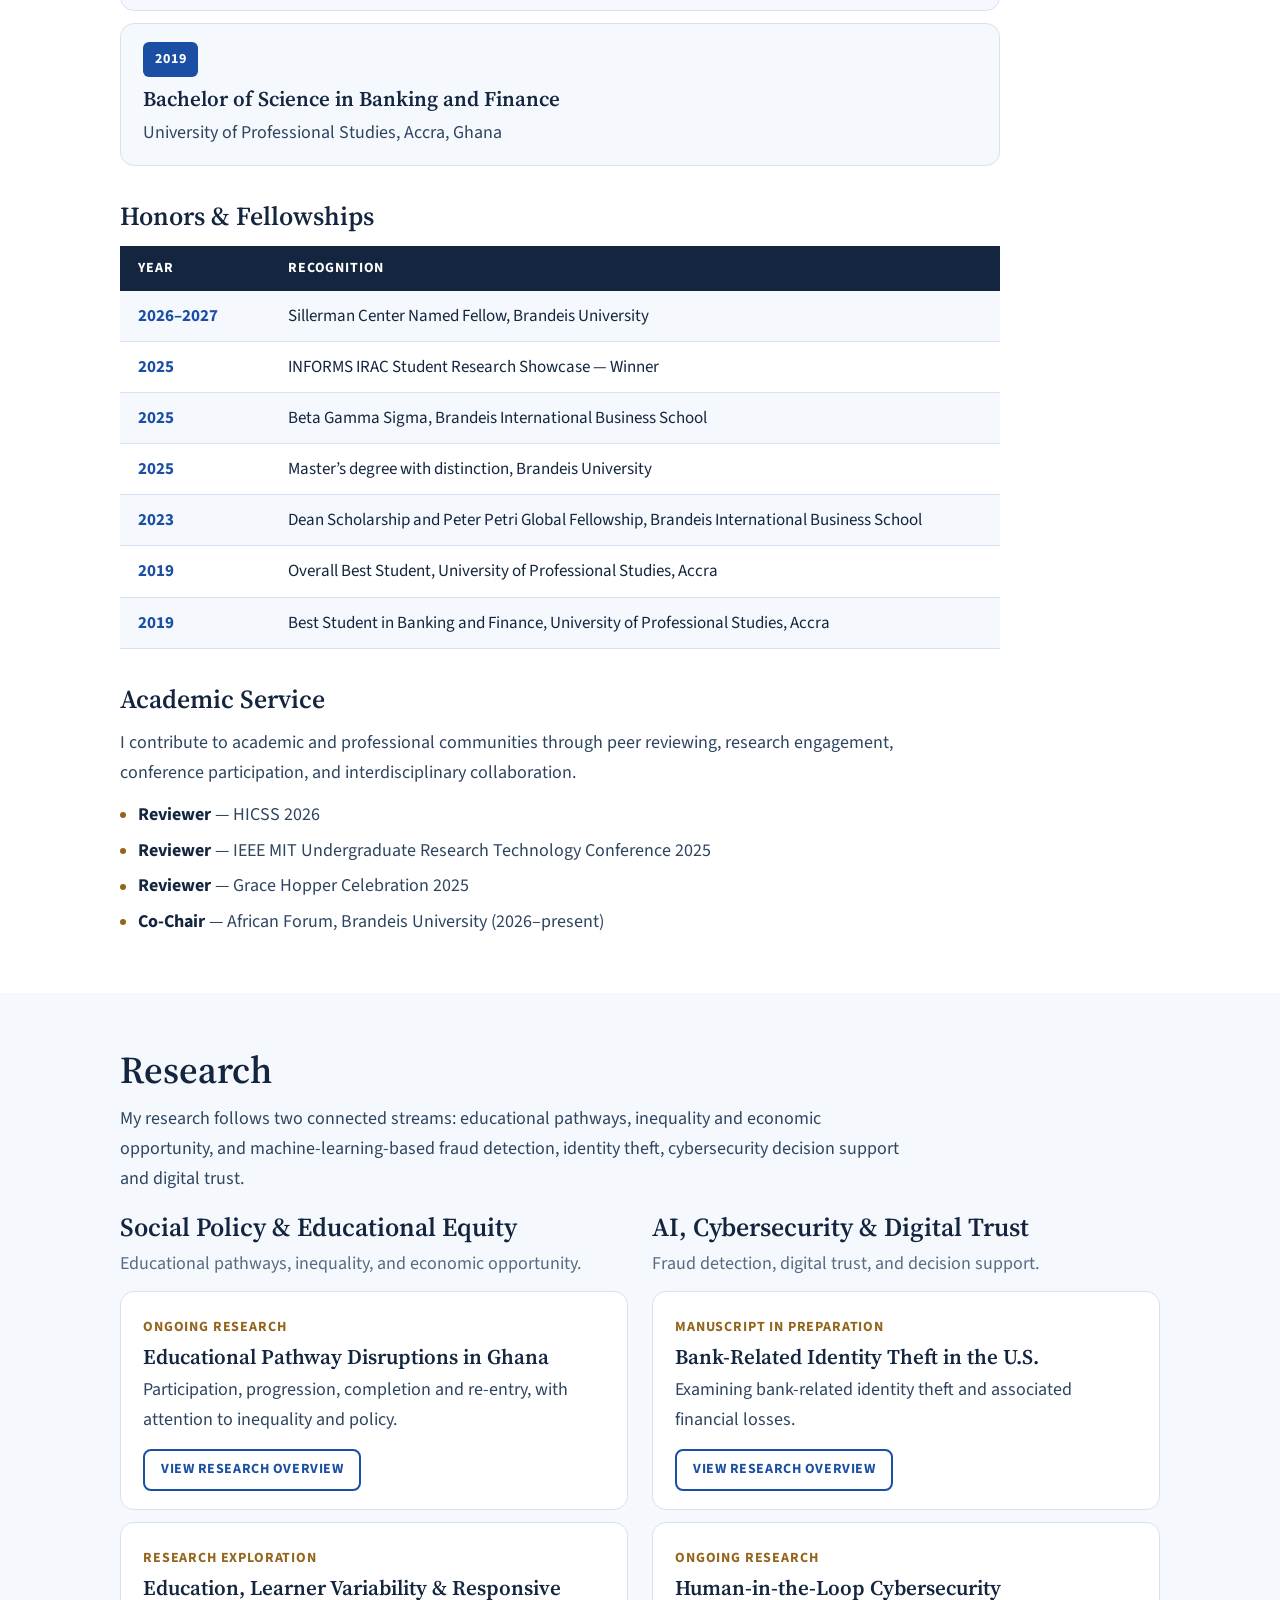
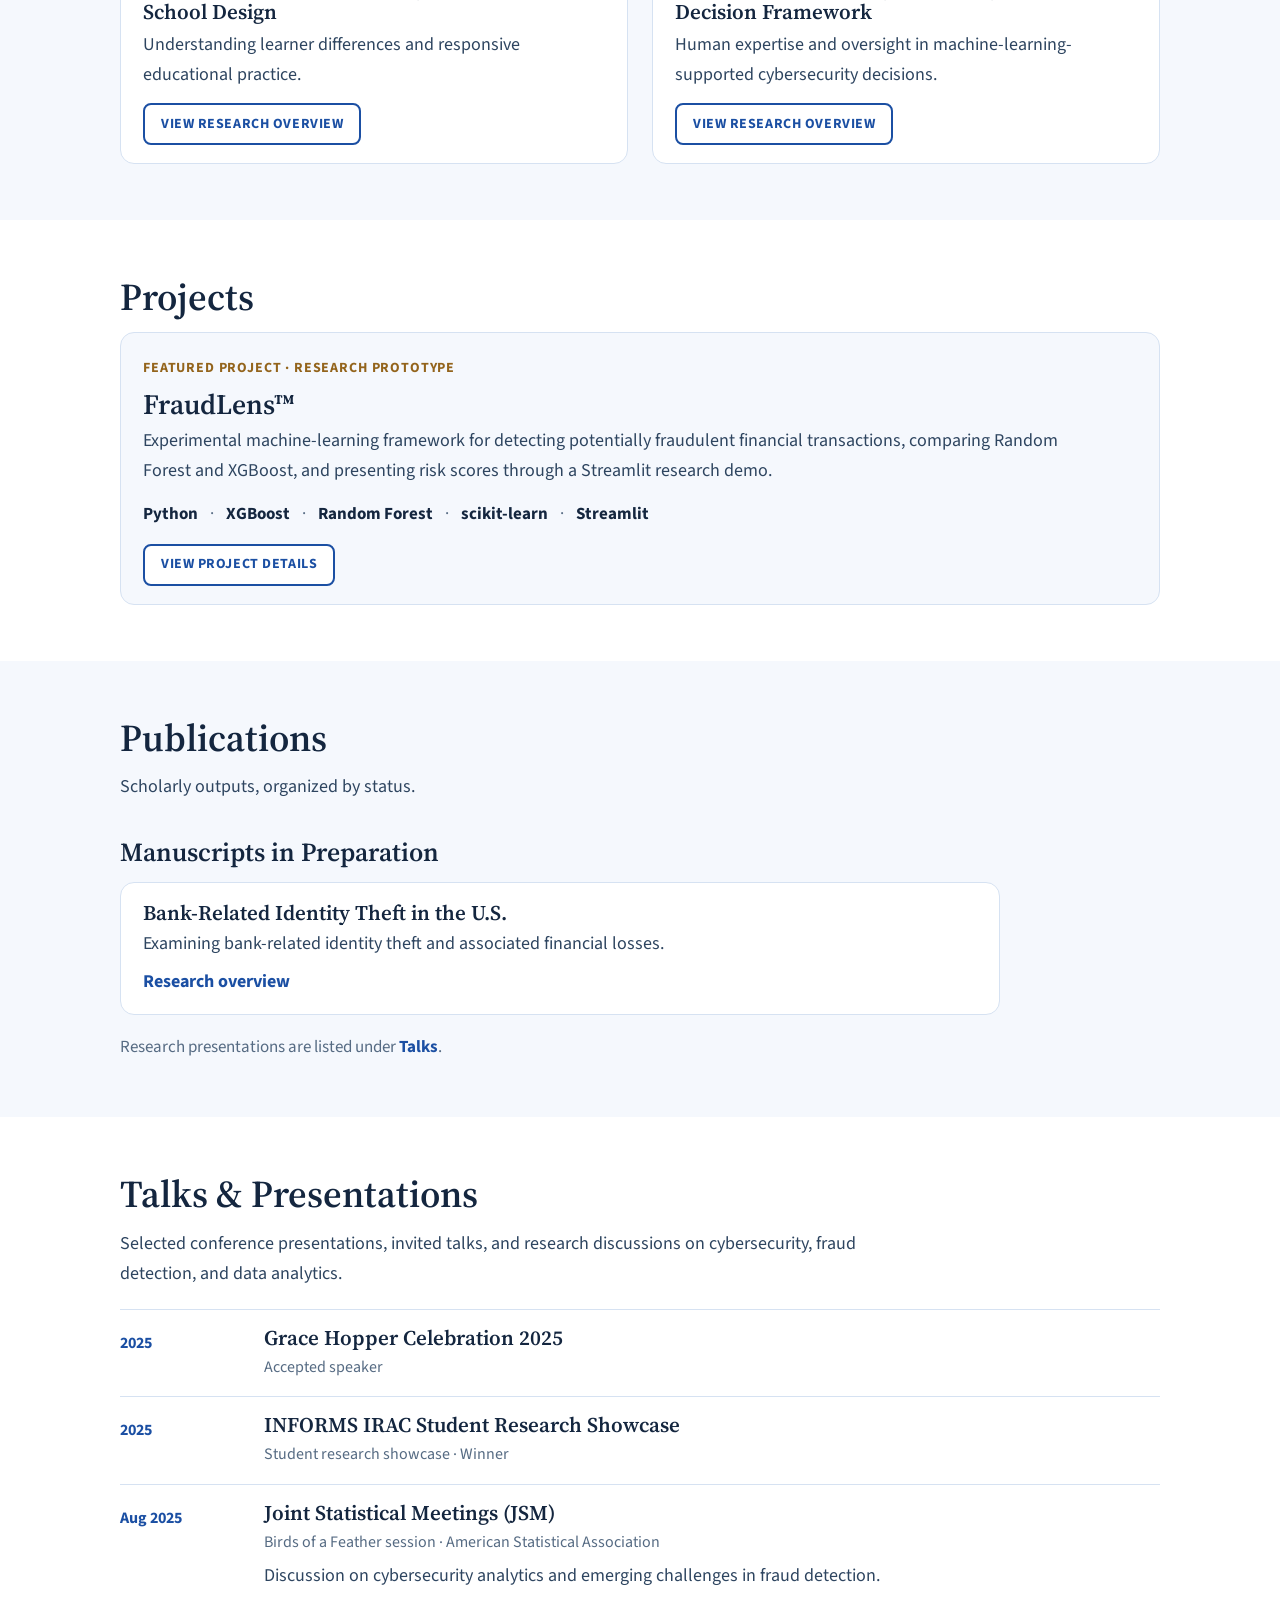
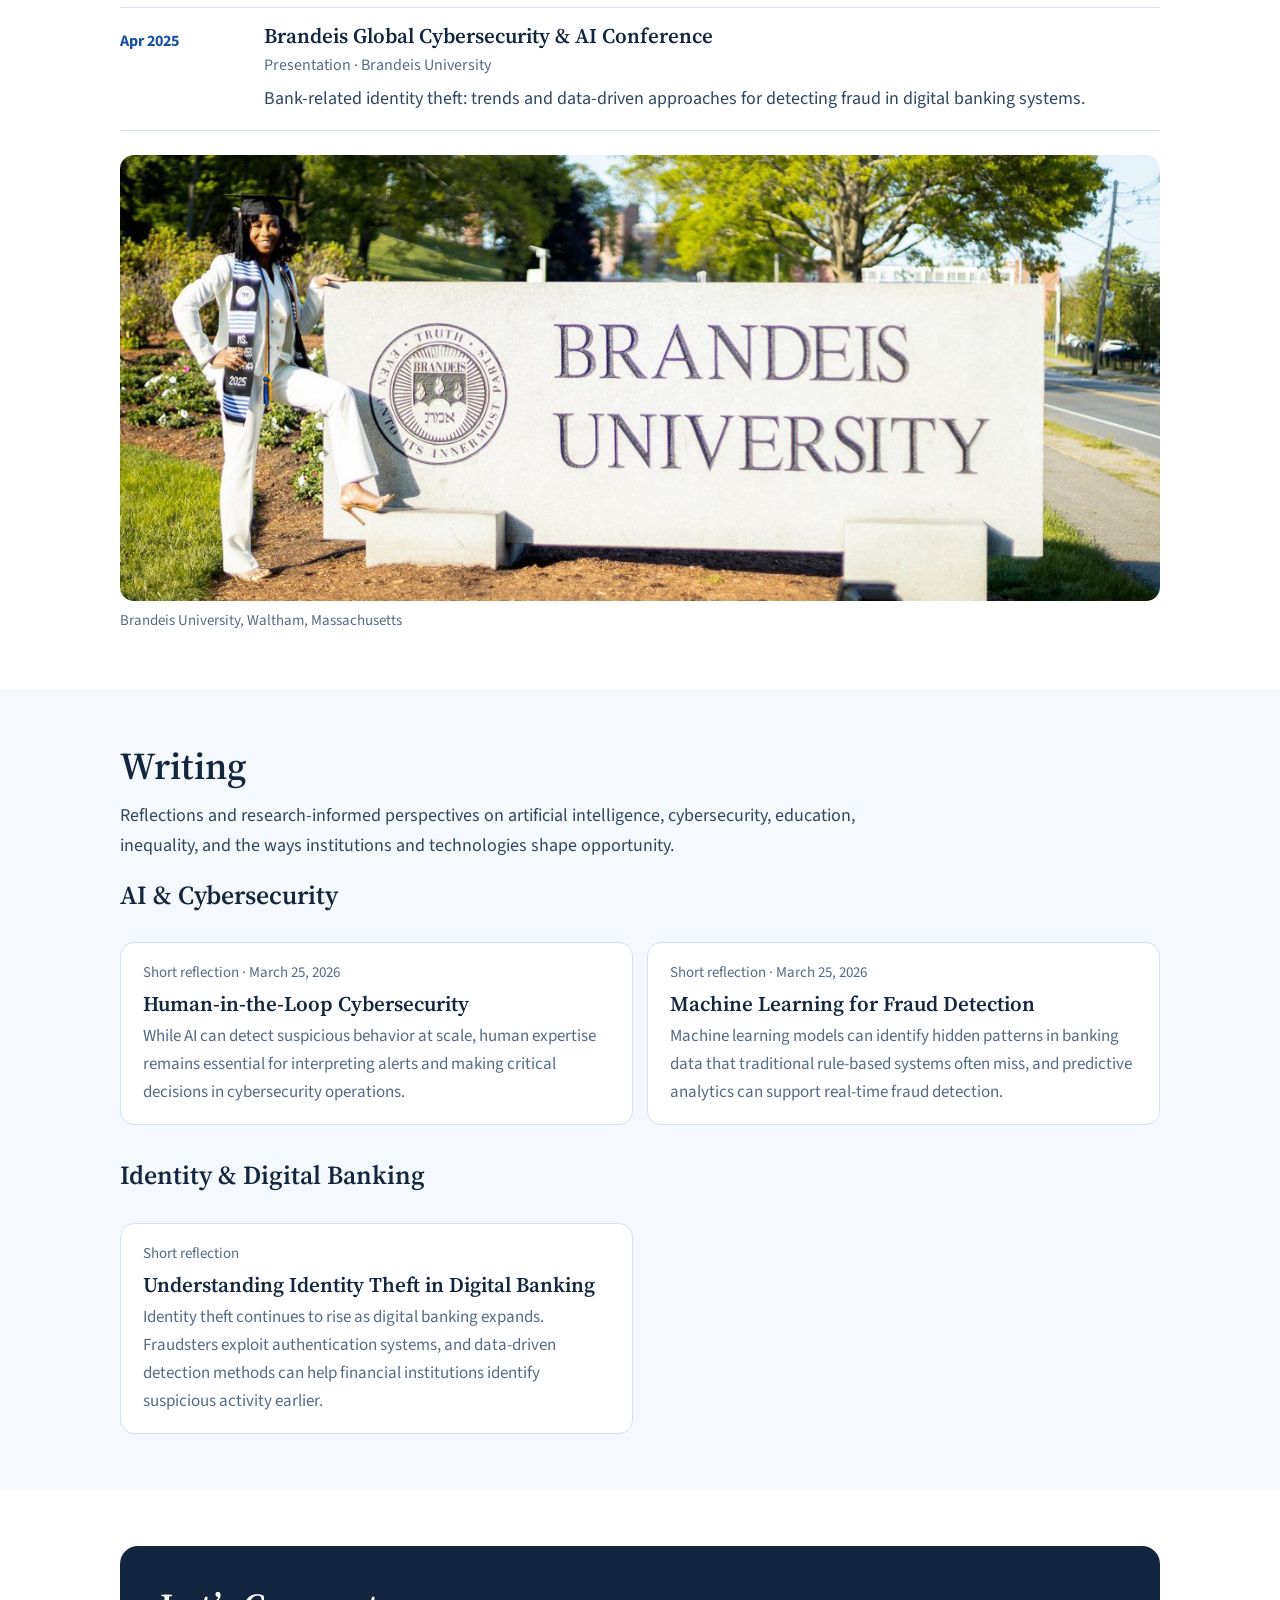
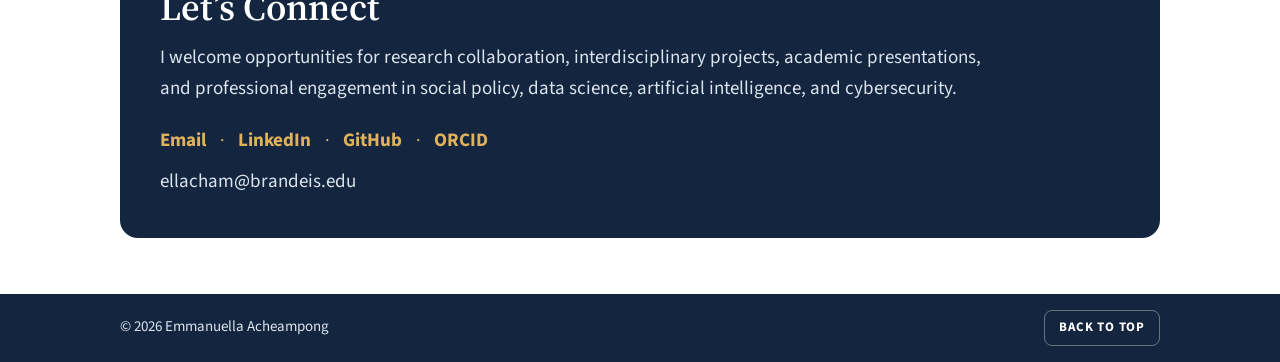
==== commit 4203f756: "Tighten spacing, remove arrows, plain Back buttons Reduce section, hero, card, table and detail-page" ====
--- a/index.html
+++ b/index.html
@@ -21,7 +21,7 @@
   <link rel="preconnect" href="https://fonts.googleapis.com">
   <link rel="preconnect" href="https://fonts.gstatic.com" crossorigin>
   <link href="https://fonts.googleapis.com/css2?family=Source+Sans+3:wght@400;600;700&family=Source+Serif+4:opsz,wght@8..60,500;8..60,600;8..60,700&display=swap" rel="stylesheet">
-  <link rel="stylesheet" href="assets/css/style.css?v=20261019-2">
+  <link rel="stylesheet" href="assets/css/style.css?v=20261019-3">
 
   <script type="application/ld+json">
   {
@@ -78,9 +78,9 @@
           <h1>Advancing equity, digital security, and opportunity through research and technology.</h1>
           <p class="hero-lead">My work spans social policy, educational inequality, artificial intelligence, and cybersecurity, bringing data-driven approaches to questions of opportunity, financial security, and societal well-being.</p>
           <div class="hero-actions">
-            <a class="btn btn-primary" href="#research">Explore My Research <span aria-hidden="true">→</span></a>
-            <a class="btn btn-outline" href="assets/docs/Emmanuella-Acheampong-Academic-Resume.pdf" target="_blank" rel="noopener">Academic Resume <span aria-hidden="true">↗</span><span class="sr-only"> (PDF, opens in a new tab)</span></a>
-            <a class="btn btn-outline" href="#contact">Get in Touch <span aria-hidden="true">→</span></a>
+            <a class="btn btn-primary" href="#research">Explore My Research</a>
+            <a class="btn btn-outline" href="assets/docs/Emmanuella-Acheampong-Academic-Resume.pdf" target="_blank" rel="noopener">Academic Resume<span class="sr-only"> (PDF, opens in a new tab)</span></a>
+            <a class="btn btn-outline" href="#contact">Get in Touch</a>
           </div>
           <p class="hero-affiliation">PhD Student in Social Policy <span aria-hidden="true">·</span> Brandeis University</p>
         </div>
@@ -179,13 +179,13 @@
               <p class="status">Ongoing Research</p>
               <h4>Educational Pathway Disruptions in Ghana</h4>
               <p>Participation, progression, completion and re-entry, with attention to inequality and policy.</p>
-              <a class="btn btn-outline btn-small" href="research/ghana-educational-pathways.html">View Research Overview <span aria-hidden="true">→</span></a>
+              <a class="btn btn-outline btn-small" href="research/ghana-educational-pathways.html">View Research Overview</a>
             </article>
             <article class="card study">
               <p class="status">Research Exploration</p>
               <h4>Education, Learner Variability &amp; Responsive School Design</h4>
               <p>Understanding learner differences and responsive educational practice.</p>
-              <a class="btn btn-outline btn-small" href="research/learner-variability.html">View Research Overview <span aria-hidden="true">→</span></a>
+              <a class="btn btn-outline btn-small" href="research/learner-variability.html">View Research Overview</a>
             </article>
           </div>
           <div class="stream">
@@ -195,13 +195,13 @@
               <p class="status">Manuscript in Preparation</p>
               <h4>Bank-Related Identity Theft in the U.S.</h4>
               <p>Examining bank-related identity theft and associated financial losses.</p>
-              <a class="btn btn-outline btn-small" href="research/bank-identity-theft.html">View Research Overview <span aria-hidden="true">→</span></a>
+              <a class="btn btn-outline btn-small" href="research/bank-identity-theft.html">View Research Overview</a>
             </article>
             <article class="card study">
               <p class="status">Ongoing Research</p>
               <h4>Human-in-the-Loop Cybersecurity Decision Framework</h4>
               <p>Human expertise and oversight in machine-learning-supported cybersecurity decisions.</p>
-              <a class="btn btn-outline btn-small" href="research/human-in-the-loop.html">View Research Overview <span aria-hidden="true">→</span></a>
+              <a class="btn btn-outline btn-small" href="research/human-in-the-loop.html">View Research Overview</a>
             </article>
           </div>
         </div>
@@ -218,7 +218,7 @@
           <ul class="tags" aria-label="Tools">
             <li>Python</li><li>XGBoost</li><li>Random Forest</li><li>scikit-learn</li><li>Streamlit</li>
           </ul>
-          <a class="btn btn-outline btn-small" href="projects/fraudlens.html">View Project Details <span aria-hidden="true">→</span></a>
+          <a class="btn btn-outline btn-small" href="projects/fraudlens.html">View Project Details</a>
         </article>
       </div>
     </section>
@@ -232,7 +232,7 @@
           <li>
             <h4>Bank-Related Identity Theft in the U.S.</h4>
             <p>Examining bank-related identity theft and associated financial losses.</p>
-            <a class="text-link" href="research/bank-identity-theft.html">Research overview <span aria-hidden="true">→</span></a>
+            <a class="text-link" href="research/bank-identity-theft.html">Research overview</a>
           </li>
         </ul>
         <p class="note">Research presentations are listed under <a class="text-link" href="#talks">Talks</a>.</p>
@@ -332,10 +332,7 @@
   <footer class="site-footer">
     <div class="container footer-inner">
       <p class="copyright">© <span id="year">2026</span> Emmanuella Acheampong</p>
-      <a class="to-top" href="#top">
-        Back to top
-        <svg aria-hidden="true" viewBox="0 0 24 24" width="18" height="18"><path fill="none" stroke="currentColor" stroke-width="2" stroke-linecap="round" stroke-linejoin="round" d="M12 19V5M5 12l7-7 7 7"/></svg>
-      </a>
+      <a class="to-top" href="#top">Back to top</a>
     </div>
   </footer>
 
--- a/assets/css/style.css
+++ b/assets/css/style.css
@@ -52,7 +52,7 @@
 p { margin: 0; }
 ul, ol { margin: 0; padding: 0; list-style: none; }
 h1, h2, h3, h4 { margin: 0; font-family: var(--font-heading); color: var(--text-strong); line-height: 1.15; text-wrap: balance; }
-h2 { font-size: clamp(30px, 3.3vw, 38px); font-weight: 600; margin-bottom: 18px; }
+h2 { font-size: clamp(30px, 3.3vw, 38px); font-weight: 600; margin-bottom: 12px; }
 h3 { font-size: 22px; font-weight: 600; }
 h4 { font-size: 21px; font-weight: 600; text-wrap: pretty; }
 
@@ -151,15 +151,15 @@
 
 /* ---------- Hero ---------- */
 
-.hero { background: var(--ice); padding: clamp(48px, 7vw, 88px) 0; }
+.hero { background: var(--ice); padding: clamp(32px, 4.5vw, 56px) 0; }
 .hero-inner { display: grid; grid-template-columns: 1fr 280px; gap: clamp(32px, 5vw, 64px); align-items: center; }
 .hero h1 {
-  margin-top: 18px; font-size: clamp(33px, 4.1vw, 50px); font-weight: 700; line-height: 1.12;
+  margin-top: 12px; font-size: clamp(33px, 4.1vw, 50px); font-weight: 700; line-height: 1.12;
   letter-spacing: -0.005em; max-width: 23ch;
 }
-.hero-lead { margin-top: 22px; font-size: clamp(19px, 1.8vw, 21px); line-height: 1.6; max-width: 40em; }
-.hero-actions { margin-top: 32px; display: flex; flex-wrap: wrap; gap: 10px; }
-.hero-affiliation { margin-top: 28px; font-size: 19px; color: var(--text); }
+.hero-lead { margin-top: 14px; font-size: clamp(19px, 1.8vw, 21px); line-height: 1.6; max-width: 40em; }
+.hero-actions { margin-top: 22px; display: flex; flex-wrap: wrap; gap: 10px; }
+.hero-affiliation { margin-top: 16px; font-size: 19px; color: var(--text); }
 
 .hero-photo { position: relative; margin: 0; justify-self: end; width: 100%; max-width: 280px; }
 .hero-photo::before {
@@ -176,32 +176,32 @@
 
 /* ---------- Sections ---------- */
 
-.section { padding: clamp(56px, 7vw, 88px) 0; }
+.section { padding: clamp(36px, 4.5vw, 56px) 0; }
 .section-tint { background: var(--ice-soft); }
-.section-intro { max-width: 44em; margin-bottom: 32px; }
+.section-intro { max-width: 44em; margin-bottom: 20px; }
 
 .prose { max-width: 44em; }
-.prose p + p { margin-top: 16px; }
-
-.sub-label { margin: 48px 0 18px; }
-.block-title { margin: 56px 0 20px; font-size: 26px; }
+.prose p + p { margin-top: 12px; }
+
+.sub-label { margin: 28px 0 12px; }
+.block-title { margin: 36px 0 14px; font-size: 26px; }
 .small { font-size: 16px; color: var(--muted); }
-.note { margin-top: 28px; font-size: 17px; color: var(--muted); }
+.note { margin-top: 18px; font-size: 17px; color: var(--muted); }
 
 .card {
   background: var(--ice-soft); border: 1px solid var(--ice-border); border-radius: var(--radius);
-  padding: 24px 26px;
+  padding: 18px 22px;
 }
 .section-tint .card { background: var(--white); }
-.card p { margin-top: 8px; }
-
-.cards-3 { display: grid; grid-template-columns: repeat(3, 1fr); gap: 18px; }
-.cards-2 { display: grid; grid-template-columns: repeat(2, 1fr); gap: 18px; }
+.card p { margin-top: 6px; }
+
+.cards-3 { display: grid; grid-template-columns: repeat(3, 1fr); gap: 14px; }
+.cards-2 { display: grid; grid-template-columns: repeat(2, 1fr); gap: 14px; }
 @media (max-width: 860px) { .cards-3, .cards-2 { grid-template-columns: 1fr; } }
 
 /* Education */
-.timeline { display: grid; gap: 16px; max-width: 880px; }
-.timeline h4 { margin-top: 14px; }
+.timeline { display: grid; gap: 12px; max-width: 880px; }
+.timeline h4 { margin-top: 10px; }
 .year-chip {
   display: inline-block; padding: 6px 12px; border-radius: 6px;
   background: var(--royal); color: var(--white);
@@ -213,100 +213,99 @@
 .honors { width: 100%; border-collapse: collapse; font-size: 17px; }
 .honors th {
   background: var(--ink); color: var(--white); text-align: left;
-  padding: 14px 20px; font-size: 14px; font-weight: 700; letter-spacing: 0.06em; text-transform: uppercase;
-}
-.honors td { padding: 16px 20px; border-bottom: 1px solid var(--ice-border); color: var(--text-strong); vertical-align: top; }
+  padding: 11px 18px; font-size: 14px; font-weight: 700; letter-spacing: 0.06em; text-transform: uppercase;
+}
+.honors td { padding: 11px 18px; border-bottom: 1px solid var(--ice-border); color: var(--text-strong); vertical-align: top; }
 .honors tbody tr:nth-child(odd) { background: var(--ice-soft); }
 .honors td:first-child { width: 150px; font-weight: 700; color: var(--royal); white-space: nowrap; }
 
 /* Service */
-.service-list { margin-top: 18px; display: grid; gap: 10px; max-width: 44em; }
+.service-list { margin-top: 12px; display: grid; gap: 6px; max-width: 44em; }
 .service-list li { padding-left: 18px; position: relative; }
 .service-list li::before { content: ""; position: absolute; left: 0; top: 0.7em; width: 6px; height: 6px; border-radius: 50%; background: var(--gold); }
 .service-list strong { color: var(--text-strong); }
 
 /* Research streams */
-.streams { display: grid; grid-template-columns: 1fr 1fr; gap: 28px; }
-.stream { display: grid; gap: 16px; align-content: start; }
+.streams { display: grid; grid-template-columns: 1fr 1fr; gap: 24px; }
+.stream { display: grid; gap: 12px; align-content: start; }
 .stream-title { font-size: 26px; }
-.stream-desc { color: var(--muted); margin-top: -8px; }
+.stream-desc { color: var(--muted); margin-top: -6px; }
 .study { display: flex; flex-direction: column; }
-.study h4 { margin-top: 8px; }
-.study .btn { align-self: flex-start; margin-top: 20px; }
-@media (max-width: 860px) { .streams { grid-template-columns: 1fr; gap: 40px; } }
+.study h4 { margin-top: 6px; }
+.study .btn { align-self: flex-start; margin-top: 14px; }
+@media (max-width: 860px) { .streams { grid-template-columns: 1fr; gap: 28px; } }
 
 /* Projects */
 .featured h3 { margin-top: 8px; font-size: 28px; }
 .featured > p:not(.label) { max-width: 52em; }
-.tags { margin: 20px 0 22px; display: flex; flex-wrap: wrap; gap: 8px 0; }
+.tags { margin: 14px 0 16px; display: flex; flex-wrap: wrap; gap: 8px 0; }
 .tags li { font-weight: 700; color: var(--text-strong); font-size: 17px; }
 .tags li + li::before { content: "·"; margin: 0 12px; color: var(--muted); font-weight: 400; }
 
 /* Publications */
-.records { display: grid; gap: 16px; max-width: 880px; }
-.records li { background: var(--white); border: 1px solid var(--ice-border); border-radius: var(--radius); padding: 22px 26px; }
-.records p { margin: 6px 0 10px; }
+.records { display: grid; gap: 12px; max-width: 880px; }
+.records li { background: var(--white); border: 1px solid var(--ice-border); border-radius: var(--radius); padding: 18px 22px; }
+.records p { margin: 4px 0 8px; }
 
 /* Talks */
 .talks { border-top: 1px solid var(--ice-border); }
-.talk { display: grid; grid-template-columns: 120px 1fr; gap: 24px; padding: 22px 0; border-bottom: 1px solid var(--ice-border); }
+.talk { display: grid; grid-template-columns: 120px 1fr; gap: 24px; padding: 16px 0; border-bottom: 1px solid var(--ice-border); }
 .talk-date { font-weight: 700; color: var(--royal); font-size: 16px; padding-top: 4px; }
 .talk h3 { font-size: 21px; }
 .talk-meta { margin-top: 4px; font-size: 16px; color: var(--muted); }
 .talk p:not(.talk-date):not(.talk-meta) { margin-top: 6px; }
 @media (max-width: 640px) { .talk { grid-template-columns: 1fr; gap: 4px; } }
 
-.wide-photo { margin: 36px 0 0; }
+.wide-photo { margin: 24px 0 0; }
 .wide-photo img { width: 100%; aspect-ratio: 21 / 9; object-fit: cover; border-radius: var(--radius); }
 .wide-photo figcaption { margin-top: 8px; font-size: 15px; color: var(--muted); }
 
 /* Writing */
 .note-meta { font-size: 15px; color: var(--muted); margin-top: 0 !important; }
 .note h4 { margin-top: 6px; }
-#writing .block-title:first-of-type { margin-top: 8px; }
+#writing .block-title:first-of-type { margin-top: 4px; }
 
 /* Contact */
 .contact-card {
   background: var(--ink); color: var(--on-ink); border-radius: 18px;
-  padding: clamp(28px, 5vw, 48px);
+  padding: clamp(24px, 4vw, 40px);
 }
 .contact-card h2 { color: var(--white); }
 .contact-card > p { max-width: 44em; font-size: 19px; }
-.contact-links { margin-top: 28px; display: flex; flex-wrap: wrap; gap: 8px 0; }
+.contact-links { margin-top: 20px; display: flex; flex-wrap: wrap; gap: 8px 0; }
 .contact-links li + li::before { content: "·"; margin: 0 14px; color: var(--gold-bright); }
 .contact-links a { color: var(--gold-bright); font-weight: 700; font-size: 19px; text-decoration: none; }
 .contact-links a:hover { text-decoration: underline; text-underline-offset: 4px; }
-.contact-email { margin-top: 14px; font-size: 16px; color: var(--on-ink); }
+.contact-email { margin-top: 10px; font-size: 16px; color: var(--on-ink); }
 
 /* Footer */
-.site-footer { background: var(--ink); color: var(--on-ink); padding: 20px 0; }
+.site-footer { background: var(--ink); color: var(--on-ink); padding: 16px 0; }
 .footer-inner { display: flex; align-items: center; justify-content: space-between; gap: 16px; flex-wrap: wrap; }
 .copyright { font-size: 15px; }
 .to-top {
-  display: inline-flex; align-items: center; gap: 8px; padding: 8px 14px;
-  border: 1px solid rgba(255, 255, 255, 0.25); border-radius: 8px;
-  font-size: 15px; font-weight: 700; color: var(--white); text-decoration: none;
+  display: inline-flex; align-items: center; min-height: 36px; padding: 0 14px;
+  border: 1px solid rgba(255, 255, 255, 0.35); border-radius: 8px;
+  font-size: 13px; font-weight: 700; letter-spacing: 0.06em; text-transform: uppercase; color: var(--white); text-decoration: none;
   transition: background-color .2s ease, color .2s ease, border-color .2s ease;
 }
 .to-top:hover { background: var(--gold-bright); border-color: var(--gold-bright); color: var(--ink); }
 
 /* ---------- Detail pages (research overviews, project pages) ---------- */
 
-.page-hero { background: var(--ice); padding: clamp(36px, 6vw, 64px) 0 clamp(36px, 5vw, 56px); }
-.back-link { display: inline-block; margin-bottom: 24px; font-weight: 700; text-decoration: none; color: var(--royal); }
-.back-link:hover { text-decoration: underline; text-underline-offset: 3px; }
-.page-hero h1 { margin-top: 12px; font-size: clamp(32px, 3.8vw, 45px); font-weight: 700; line-height: 1.1; max-width: 30ch; text-wrap: pretty; }
-.page-summary { margin-top: 18px; font-size: 20px; max-width: 40em; }
-.page-body { padding-top: clamp(40px, 6vw, 64px); padding-bottom: clamp(56px, 7vw, 88px); }
+.page-hero { background: var(--ice); padding: clamp(24px, 3.5vw, 40px) 0 clamp(26px, 3.5vw, 40px); }
+.back-btn { min-height: 36px; padding: 0 14px; font-size: 13px; margin-bottom: 18px; }
+.page-hero h1 { margin-top: 8px; font-size: clamp(32px, 3.8vw, 45px); font-weight: 700; line-height: 1.1; max-width: 30ch; text-wrap: pretty; }
+.page-summary { margin-top: 12px; font-size: 20px; max-width: 40em; }
+.page-body { padding-top: clamp(26px, 3.5vw, 40px); padding-bottom: clamp(36px, 4.5vw, 56px); }
 .page-body .prose { max-width: 46em; }
-.page-body h2 { font-size: 26px; margin: 40px 0 12px; }
+.page-body h2 { font-size: 26px; margin: 26px 0 8px; }
 .page-body h2:first-child { margin-top: 0; }
 .callout {
-  margin-bottom: 32px; padding: 16px 20px; max-width: 46em;
+  margin-bottom: 22px; padding: 12px 18px; max-width: 46em;
   background: var(--ice-soft); border-left: 4px solid var(--gold); border-radius: 6px;
   font-size: 17px; color: var(--text-strong);
 }
-.facts { display: grid; grid-template-columns: max-content 1fr; gap: 10px 28px; max-width: 46em; margin: 0 0 40px; }
+.facts { display: grid; grid-template-columns: max-content 1fr; gap: 6px 28px; max-width: 46em; margin: 0 0 24px; }
 .facts dt { font-weight: 700; color: var(--text-strong); }
 .facts dd { margin: 0; }
 .keywords { margin-top: 8px; color: var(--muted); font-size: 17px; }
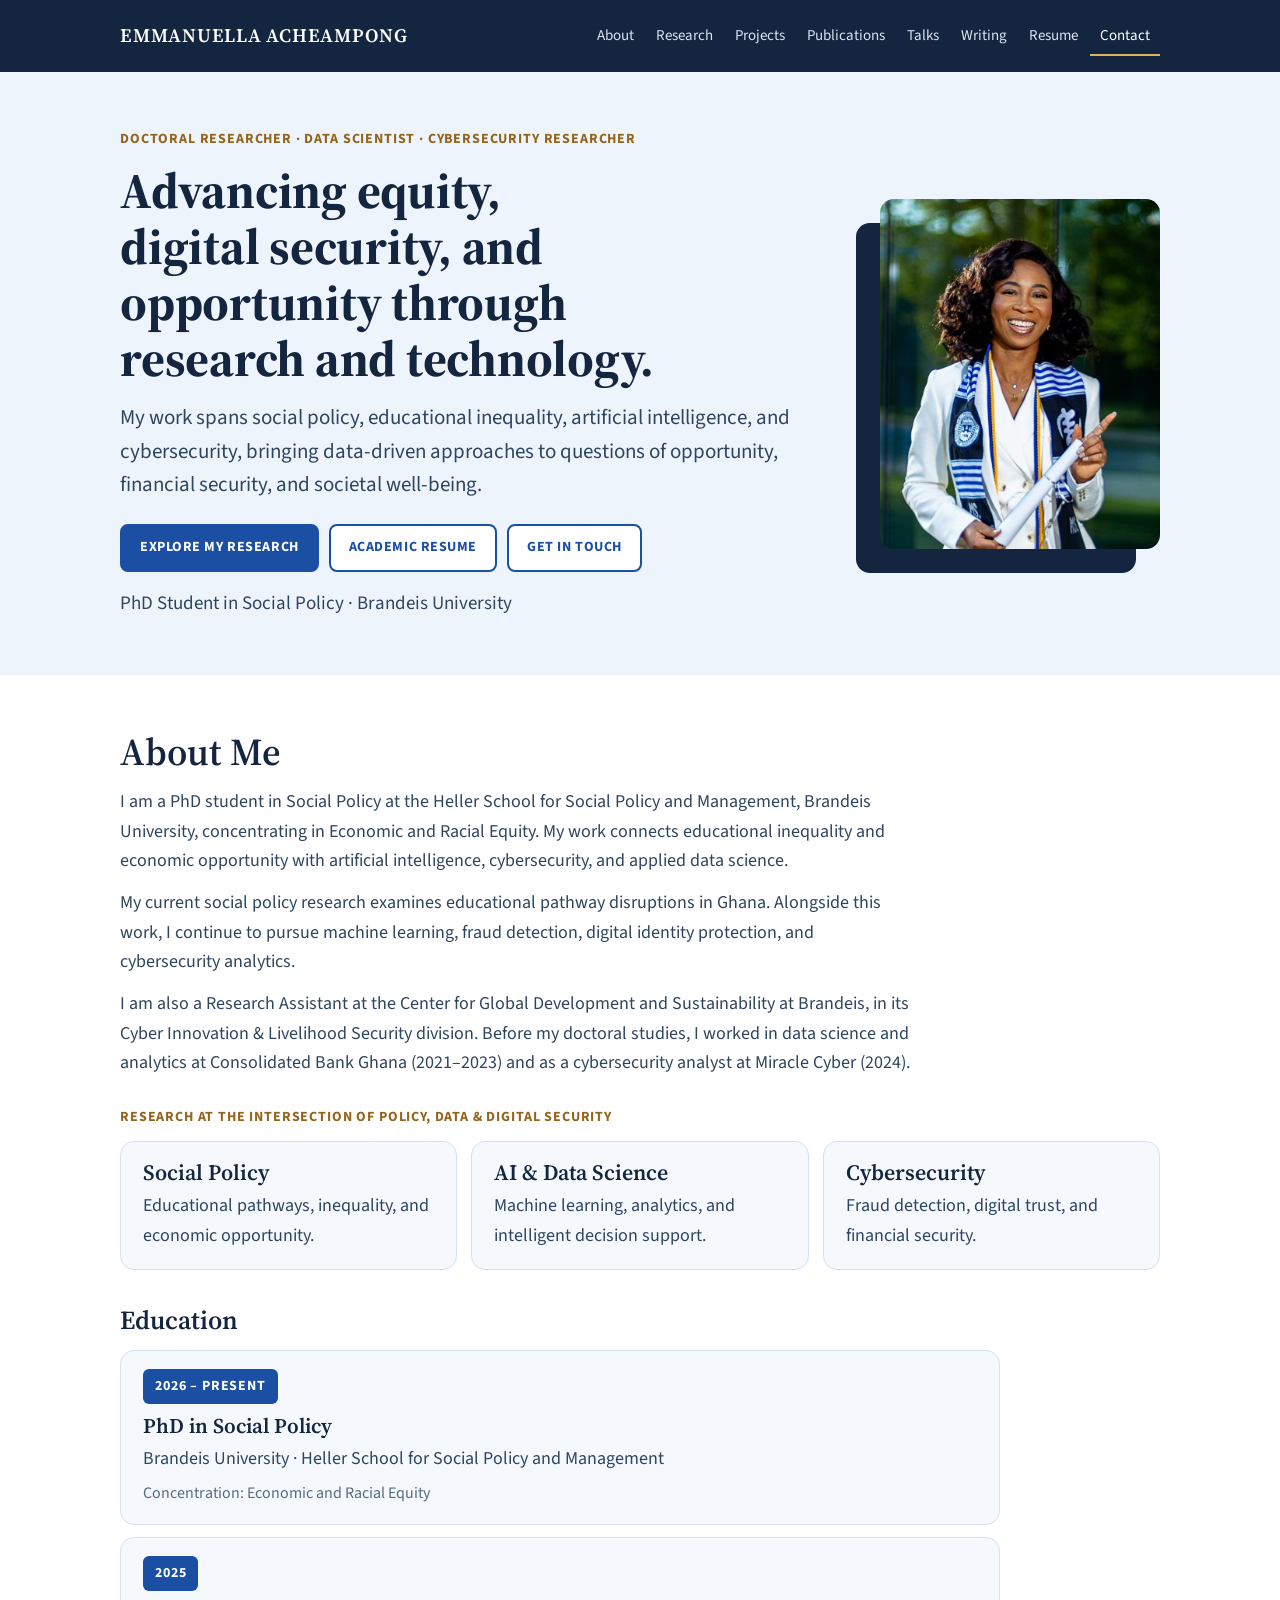
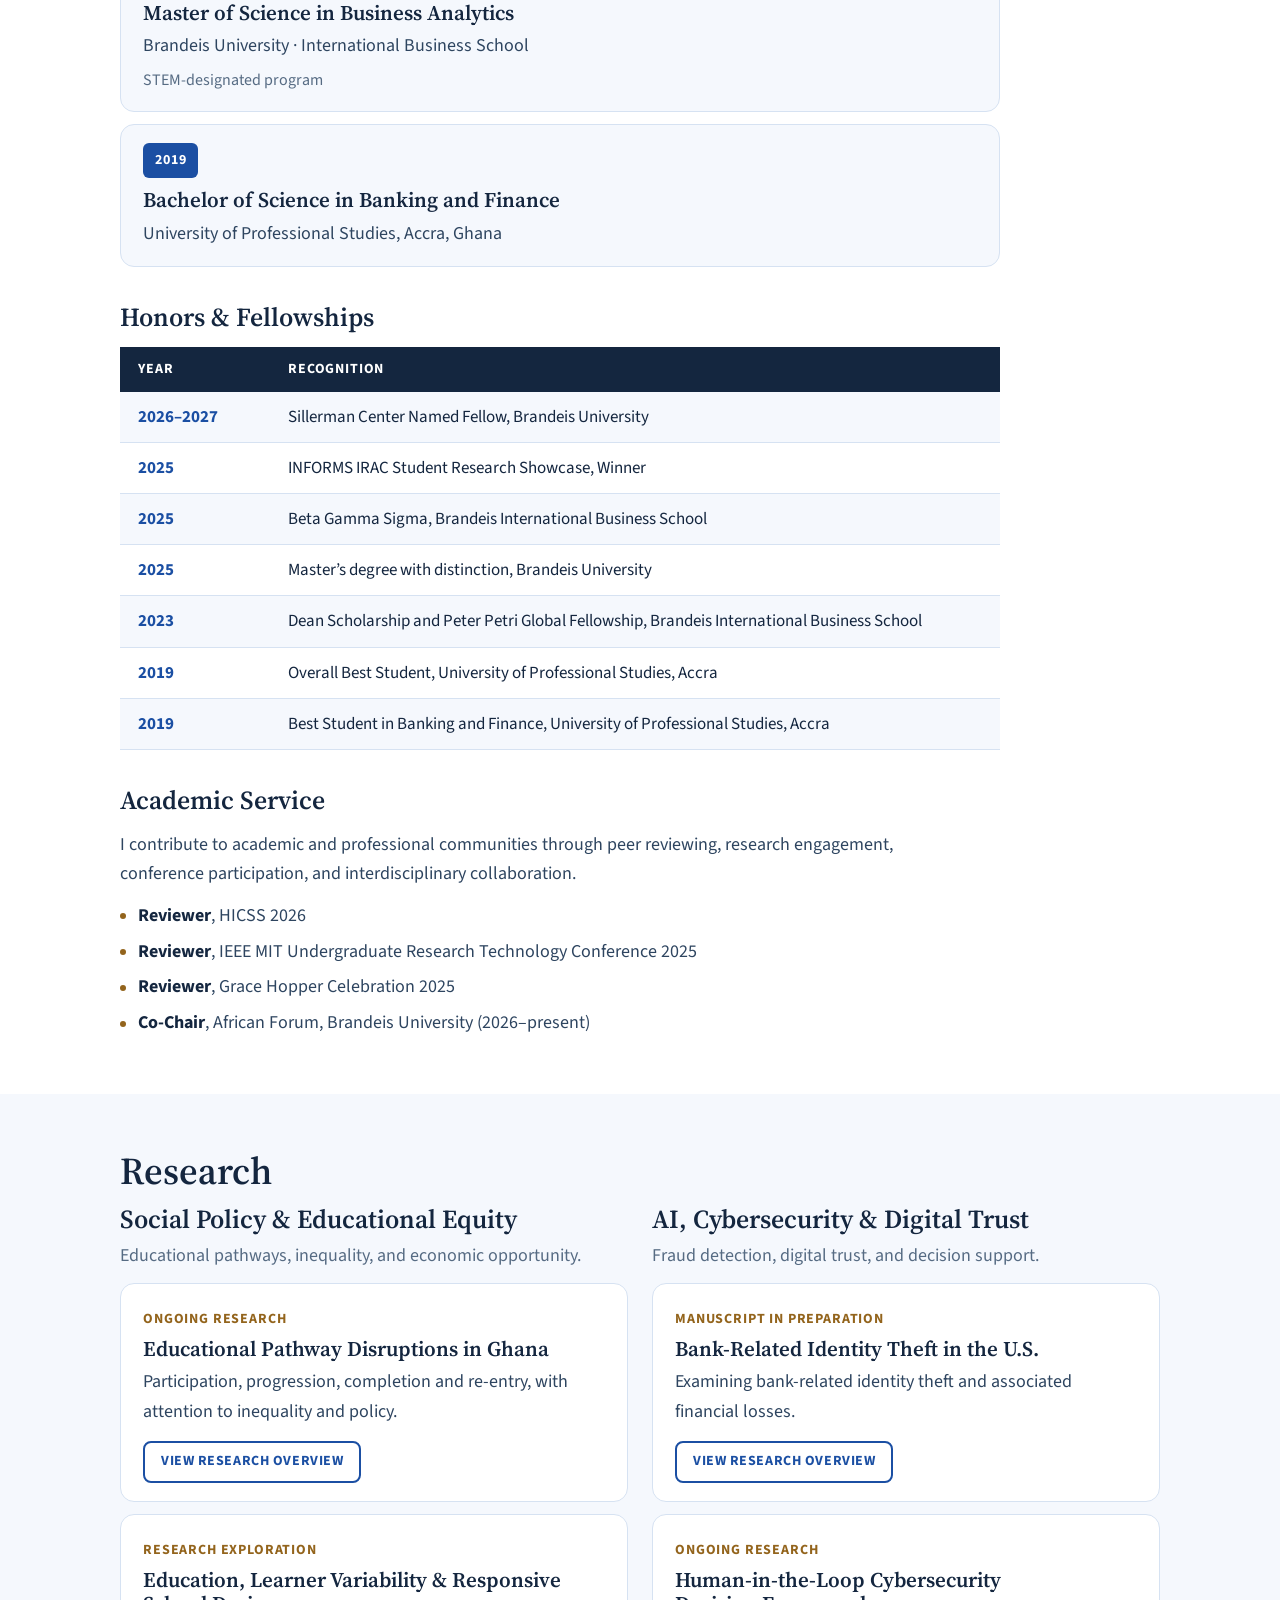
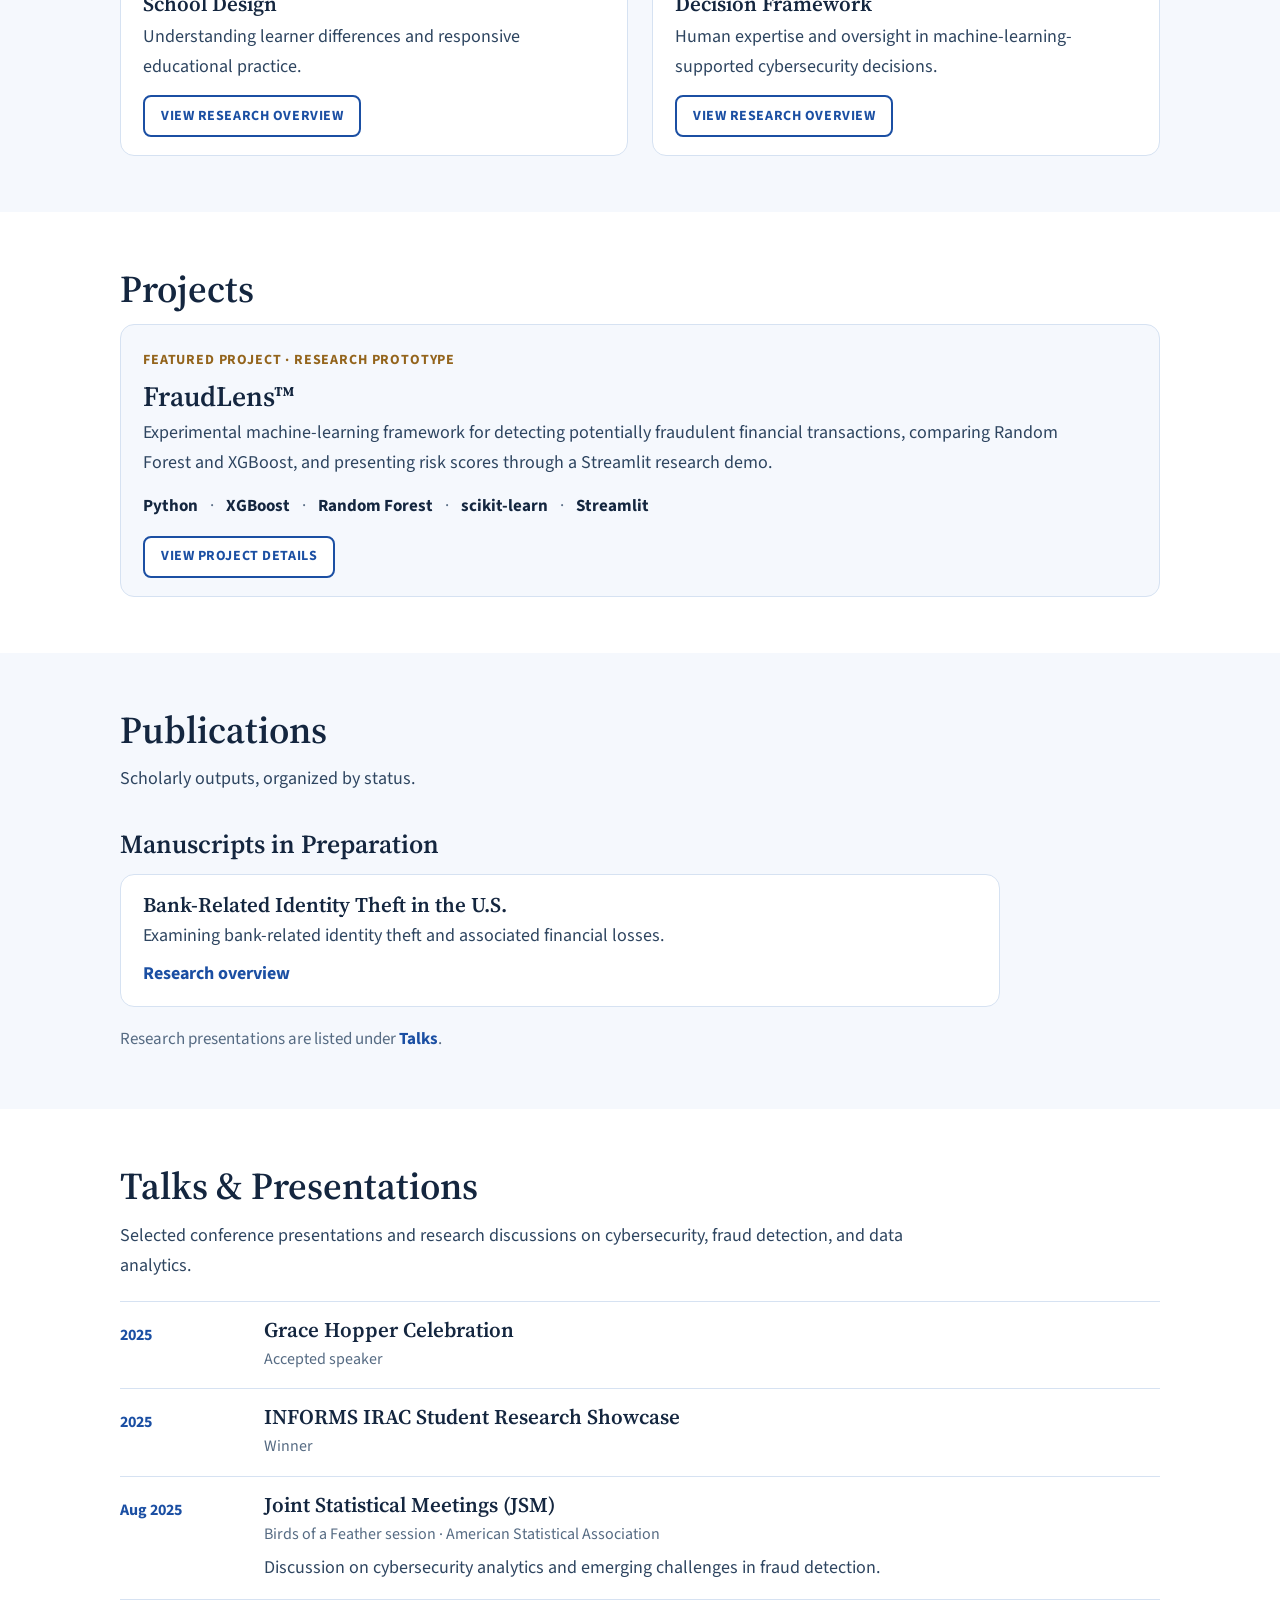
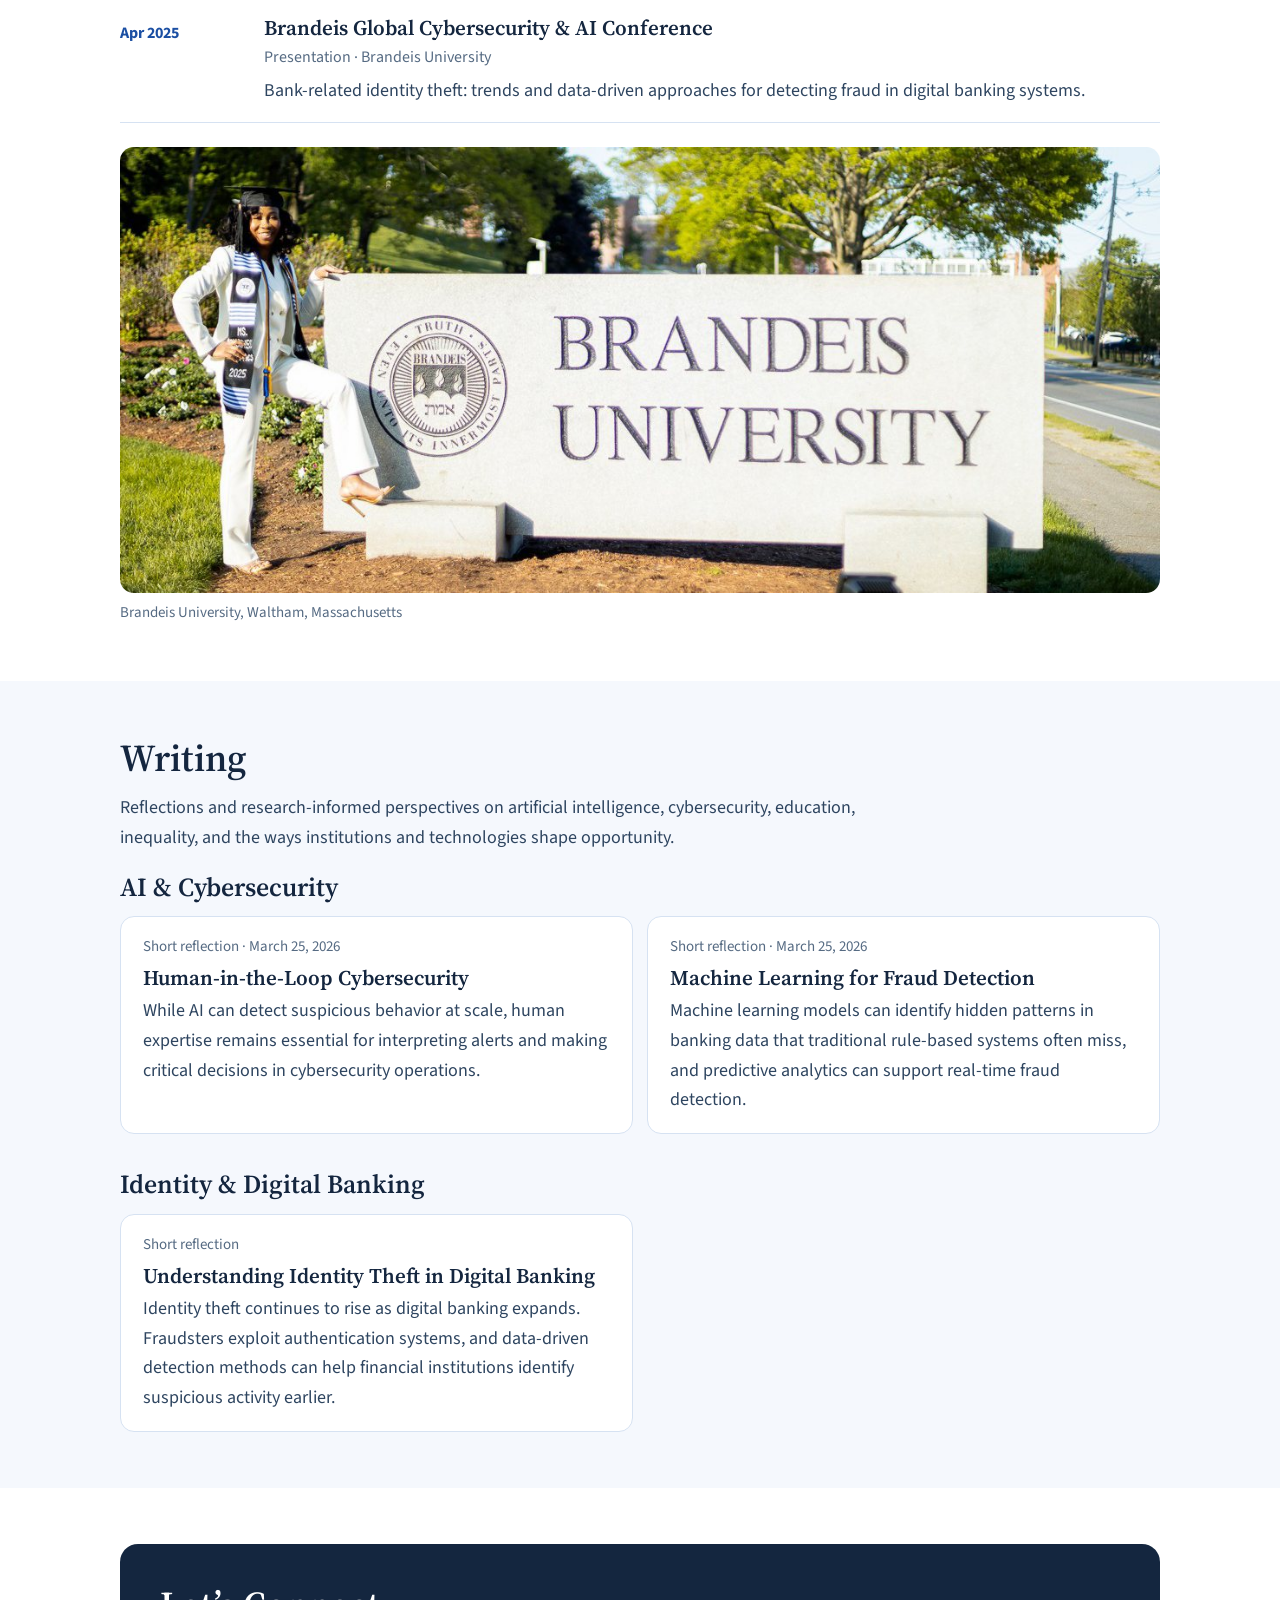
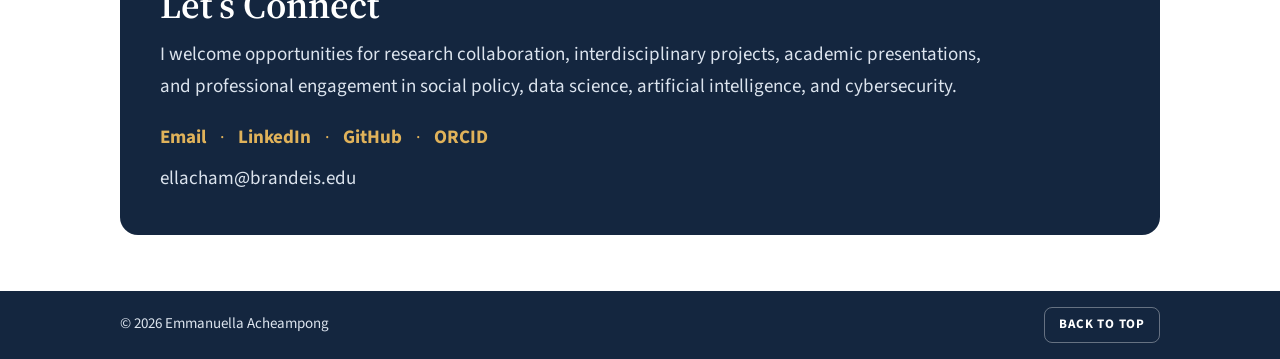
==== commit 466ae068: "Content review fixes: style conflict, dashes, About details, sitemap Give the Publications helper li" ====
--- a/index.html
+++ b/index.html
@@ -21,7 +21,7 @@
   <link rel="preconnect" href="https://fonts.googleapis.com">
   <link rel="preconnect" href="https://fonts.gstatic.com" crossorigin>
   <link href="https://fonts.googleapis.com/css2?family=Source+Sans+3:wght@400;600;700&family=Source+Serif+4:opsz,wght@8..60,500;8..60,600;8..60,700&display=swap" rel="stylesheet">
-  <link rel="stylesheet" href="assets/css/style.css?v=20261019-3">
+  <link rel="stylesheet" href="assets/css/style.css?v=20261019-4">
 
   <script type="application/ld+json">
   {
@@ -96,6 +96,7 @@
         <div class="prose">
           <p>I am a PhD student in Social Policy at the Heller School for Social Policy and Management, Brandeis University, concentrating in Economic and Racial Equity. My work connects educational inequality and economic opportunity with artificial intelligence, cybersecurity, and applied data science.</p>
           <p>My current social policy research examines educational pathway disruptions in Ghana. Alongside this work, I continue to pursue machine learning, fraud detection, digital identity protection, and cybersecurity analytics.</p>
+          <p>I am also a Research Assistant at the Center for Global Development and Sustainability at Brandeis, in its Cyber Innovation &amp; Livelihood Security division. Before my doctoral studies, I worked in data science and analytics at Consolidated Bank Ghana (2021–2023) and as a cybersecurity analyst at Miracle Cyber (2024).</p>
         </div>
 
         <p class="label sub-label">Research at the Intersection of Policy, Data &amp; Digital Security</p>
@@ -143,7 +144,7 @@
             </thead>
             <tbody>
               <tr><td>2026–2027</td><td>Sillerman Center Named Fellow, Brandeis University</td></tr>
-              <tr><td>2025</td><td>INFORMS IRAC Student Research Showcase — Winner</td></tr>
+              <tr><td>2025</td><td>INFORMS IRAC Student Research Showcase, Winner</td></tr>
               <tr><td>2025</td><td>Beta Gamma Sigma, Brandeis International Business School</td></tr>
               <tr><td>2025</td><td>Master’s degree with distinction, Brandeis University</td></tr>
               <tr><td>2023</td><td>Dean Scholarship and Peter Petri Global Fellowship, Brandeis International Business School</td></tr>
@@ -158,10 +159,10 @@
           <p>I contribute to academic and professional communities through peer reviewing, research engagement, conference participation, and interdisciplinary collaboration.</p>
         </div>
         <ul class="service-list">
-          <li><strong>Reviewer</strong> — HICSS 2026</li>
-          <li><strong>Reviewer</strong> — IEEE MIT Undergraduate Research Technology Conference 2025</li>
-          <li><strong>Reviewer</strong> — Grace Hopper Celebration 2025</li>
-          <li><strong>Co-Chair</strong> — African Forum, Brandeis University (2026–present)</li>
+          <li><strong>Reviewer</strong>, HICSS 2026</li>
+          <li><strong>Reviewer</strong>, IEEE MIT Undergraduate Research Technology Conference 2025</li>
+          <li><strong>Reviewer</strong>, Grace Hopper Celebration 2025</li>
+          <li><strong>Co-Chair</strong>, African Forum, Brandeis University (2026–present)</li>
         </ul>
       </div>
     </section>
@@ -169,7 +170,6 @@
     <section class="section section-tint" id="research">
       <div class="container">
         <h2>Research</h2>
-        <p class="section-intro">My research follows two connected streams: educational pathways, inequality and economic opportunity, and machine-learning-based fraud detection, identity theft, cybersecurity decision support and digital trust.</p>
 
         <div class="streams">
           <div class="stream">
@@ -235,19 +235,19 @@
             <a class="text-link" href="research/bank-identity-theft.html">Research overview</a>
           </li>
         </ul>
-        <p class="note">Research presentations are listed under <a class="text-link" href="#talks">Talks</a>.</p>
+        <p class="pub-note">Research presentations are listed under <a class="text-link" href="#talks">Talks</a>.</p>
       </div>
     </section>
 
     <section class="section" id="talks">
       <div class="container">
         <h2>Talks &amp; Presentations</h2>
-        <p class="section-intro">Selected conference presentations, invited talks, and research discussions on cybersecurity, fraud detection, and data analytics.</p>
+        <p class="section-intro">Selected conference presentations and research discussions on cybersecurity, fraud detection, and data analytics.</p>
         <ol class="talks">
           <li class="talk">
             <p class="talk-date">2025</p>
             <div>
-              <h3>Grace Hopper Celebration 2025</h3>
+              <h3>Grace Hopper Celebration</h3>
               <p class="talk-meta">Accepted speaker</p>
             </div>
           </li>
@@ -255,7 +255,7 @@
             <p class="talk-date">2025</p>
             <div>
               <h3>INFORMS IRAC Student Research Showcase</h3>
-              <p class="talk-meta">Student research showcase · Winner</p>
+              <p class="talk-meta">Winner</p>
             </div>
           </li>
           <li class="talk">
--- a/assets/css/style.css
+++ b/assets/css/style.css
@@ -186,7 +186,7 @@
 .sub-label { margin: 28px 0 12px; }
 .block-title { margin: 36px 0 14px; font-size: 26px; }
 .small { font-size: 16px; color: var(--muted); }
-.note { margin-top: 18px; font-size: 17px; color: var(--muted); }
+.pub-note { margin-top: 18px; font-size: 17px; color: var(--muted); }
 
 .card {
   background: var(--ice-soft); border: 1px solid var(--ice-border); border-radius: var(--radius);
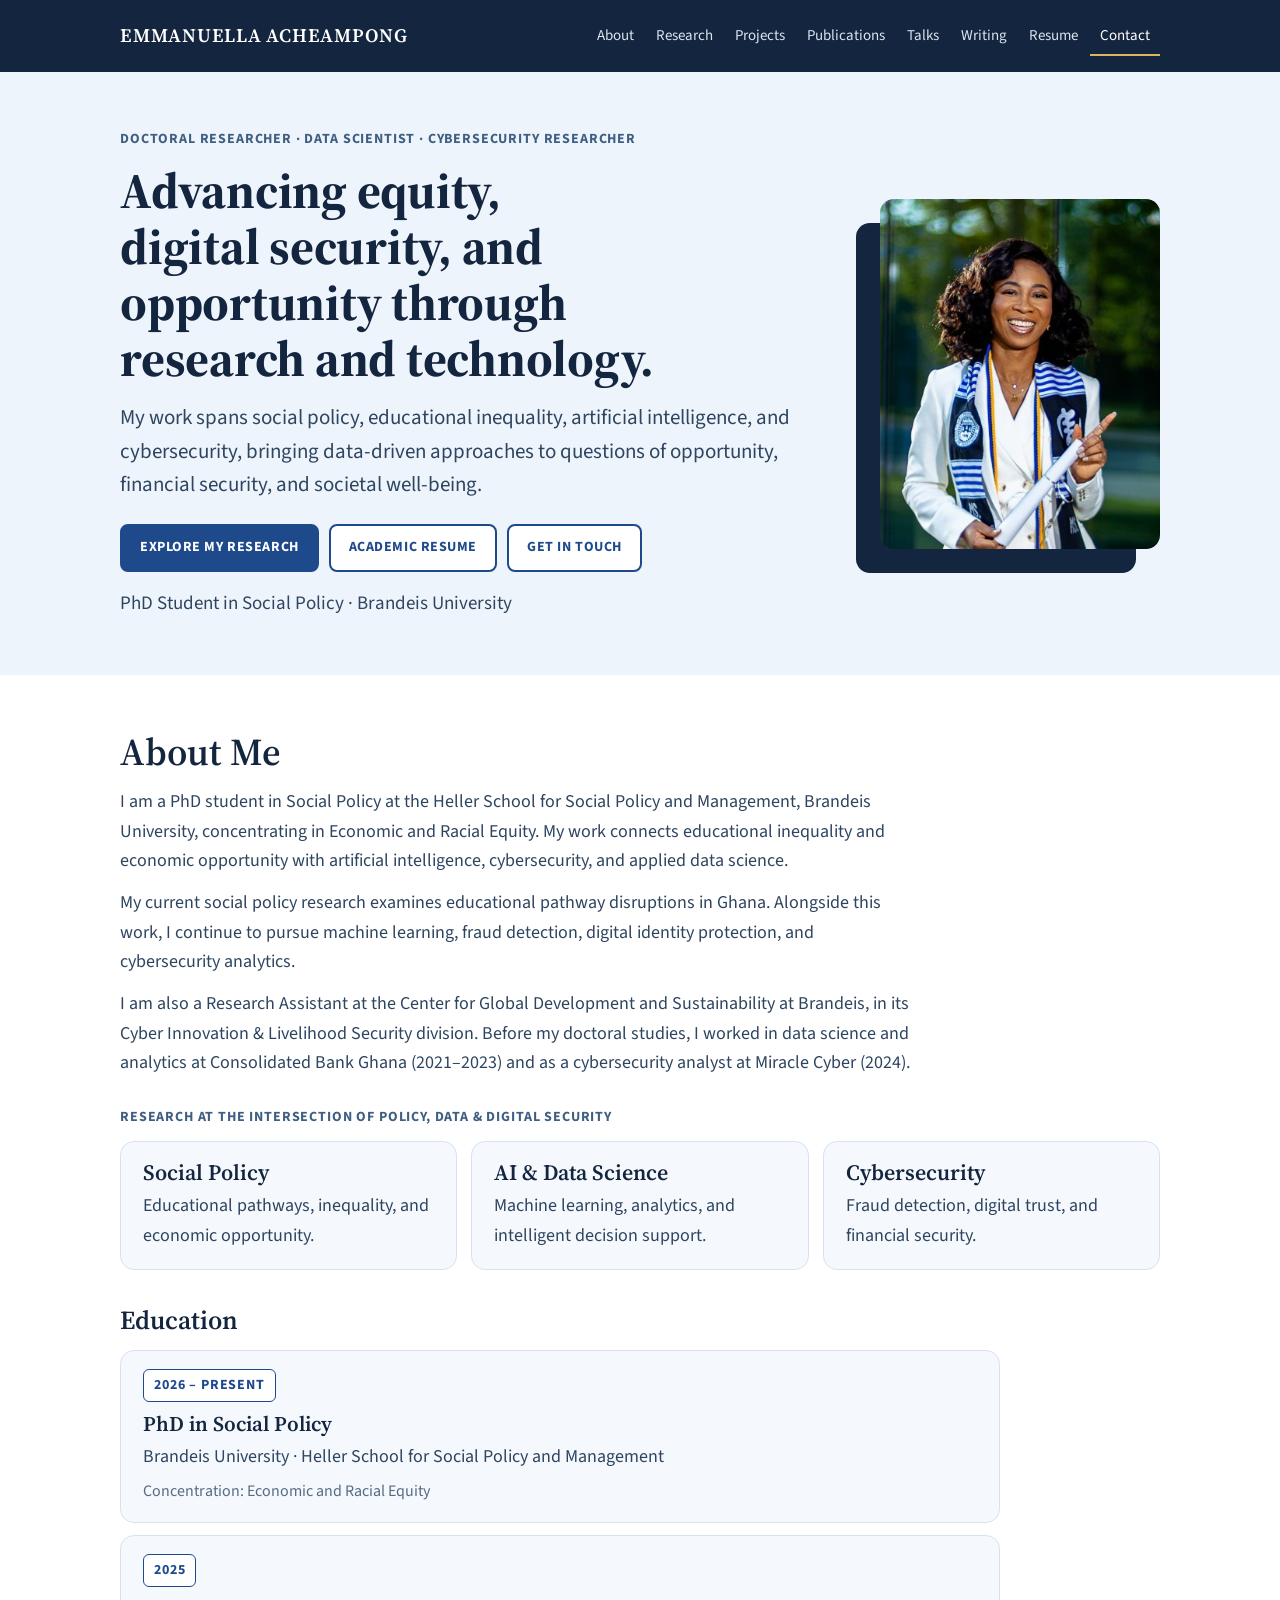
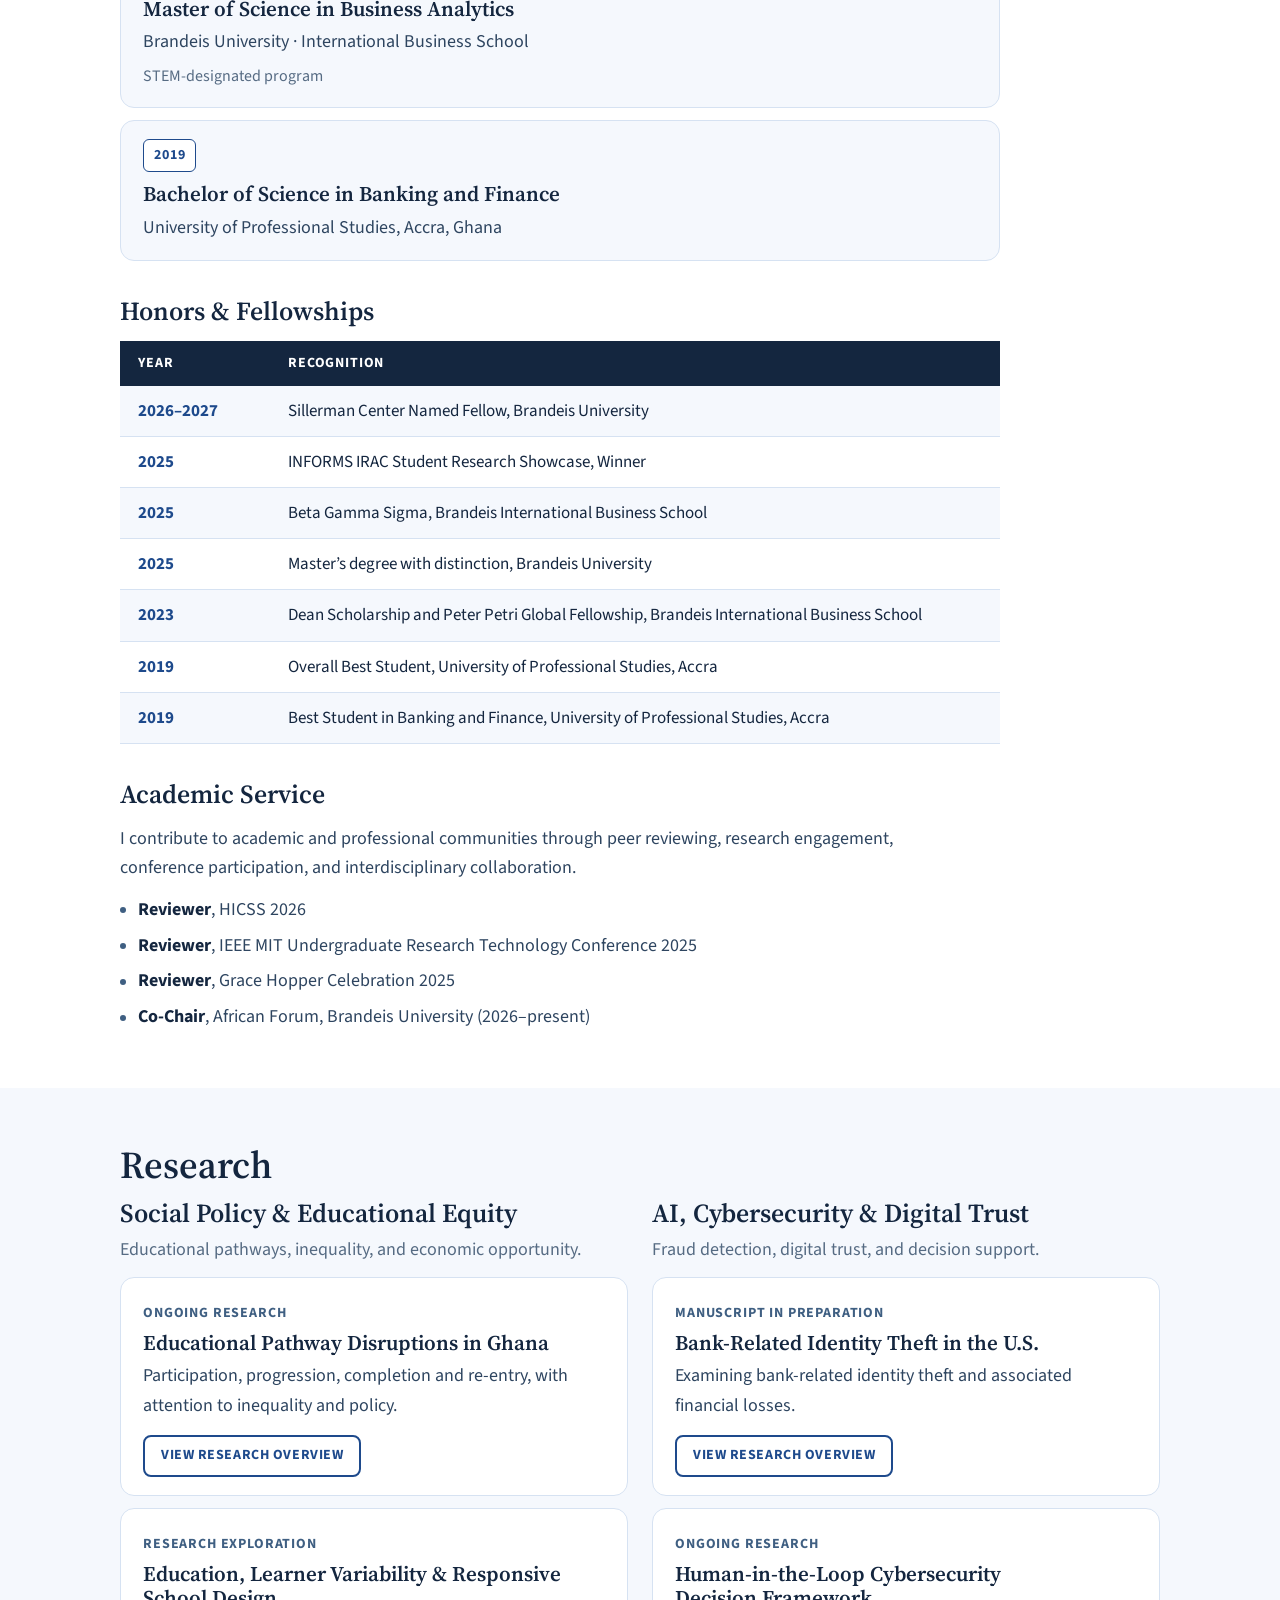
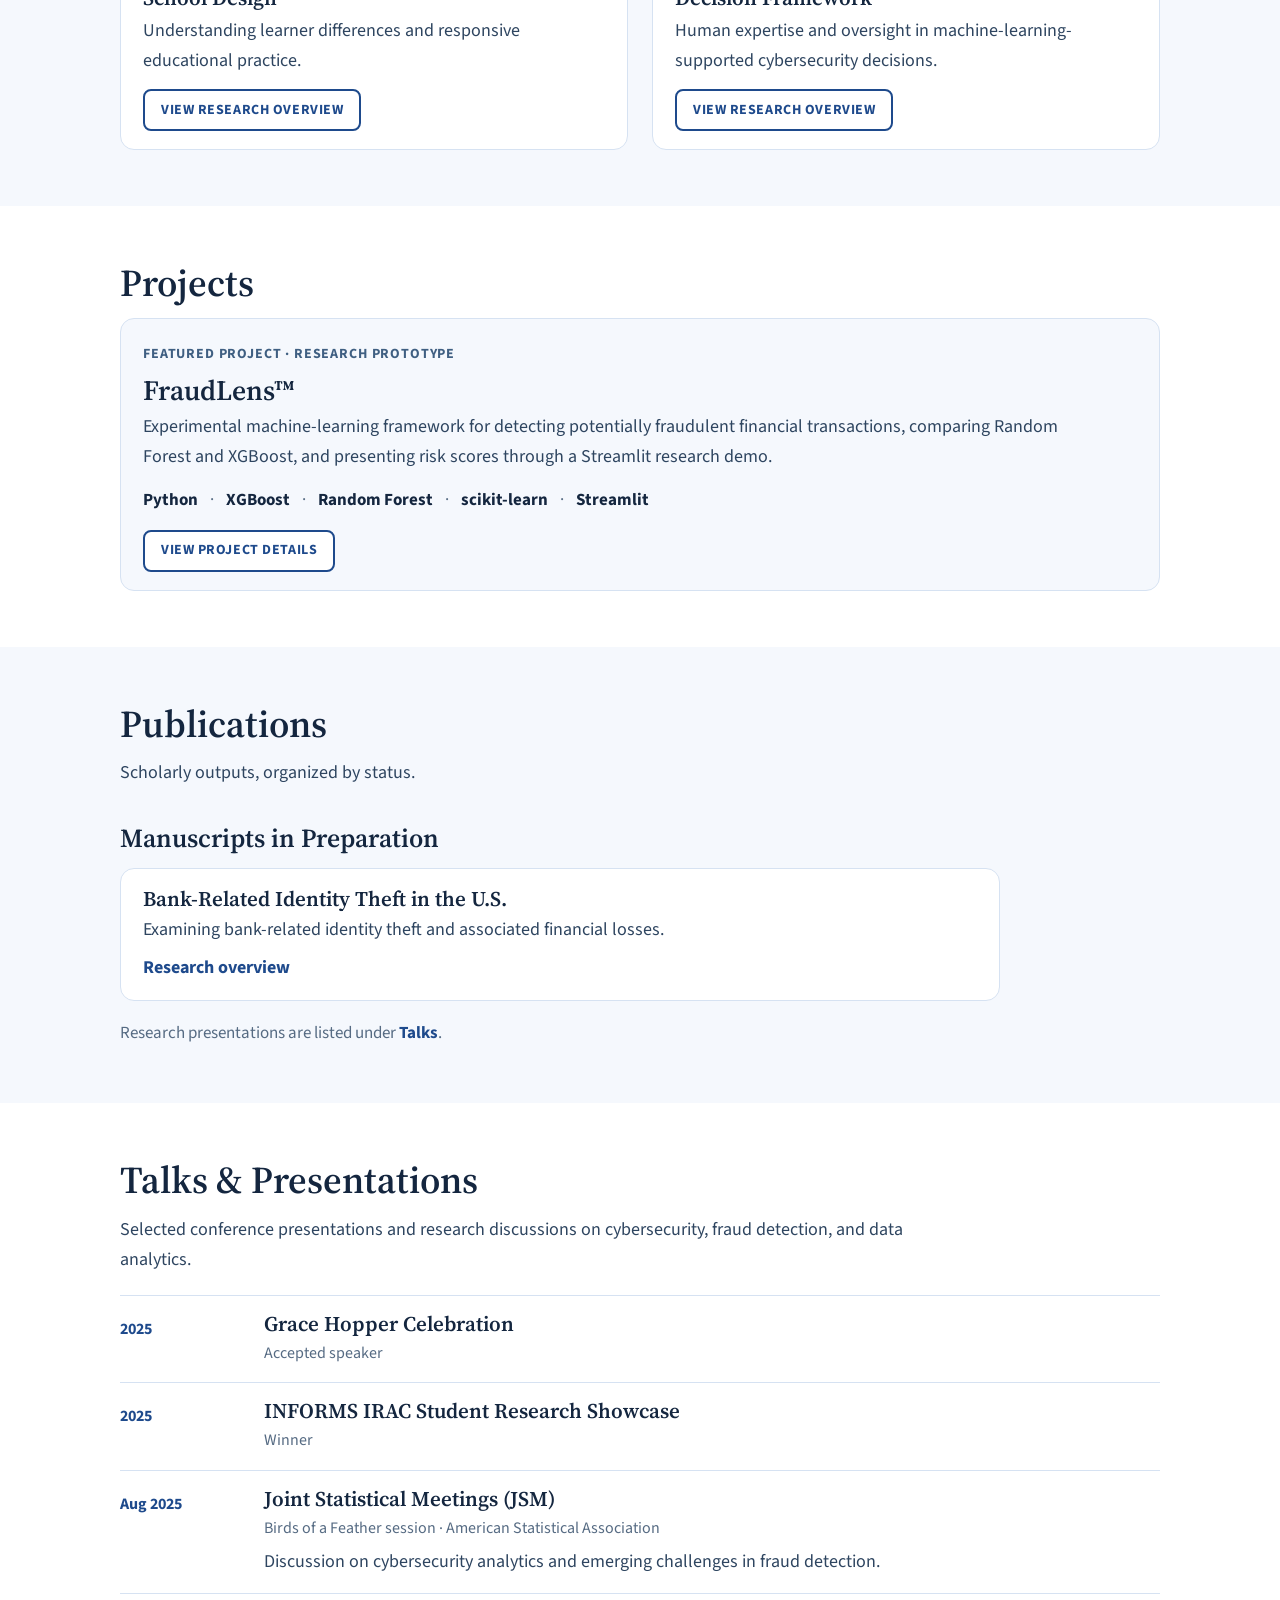
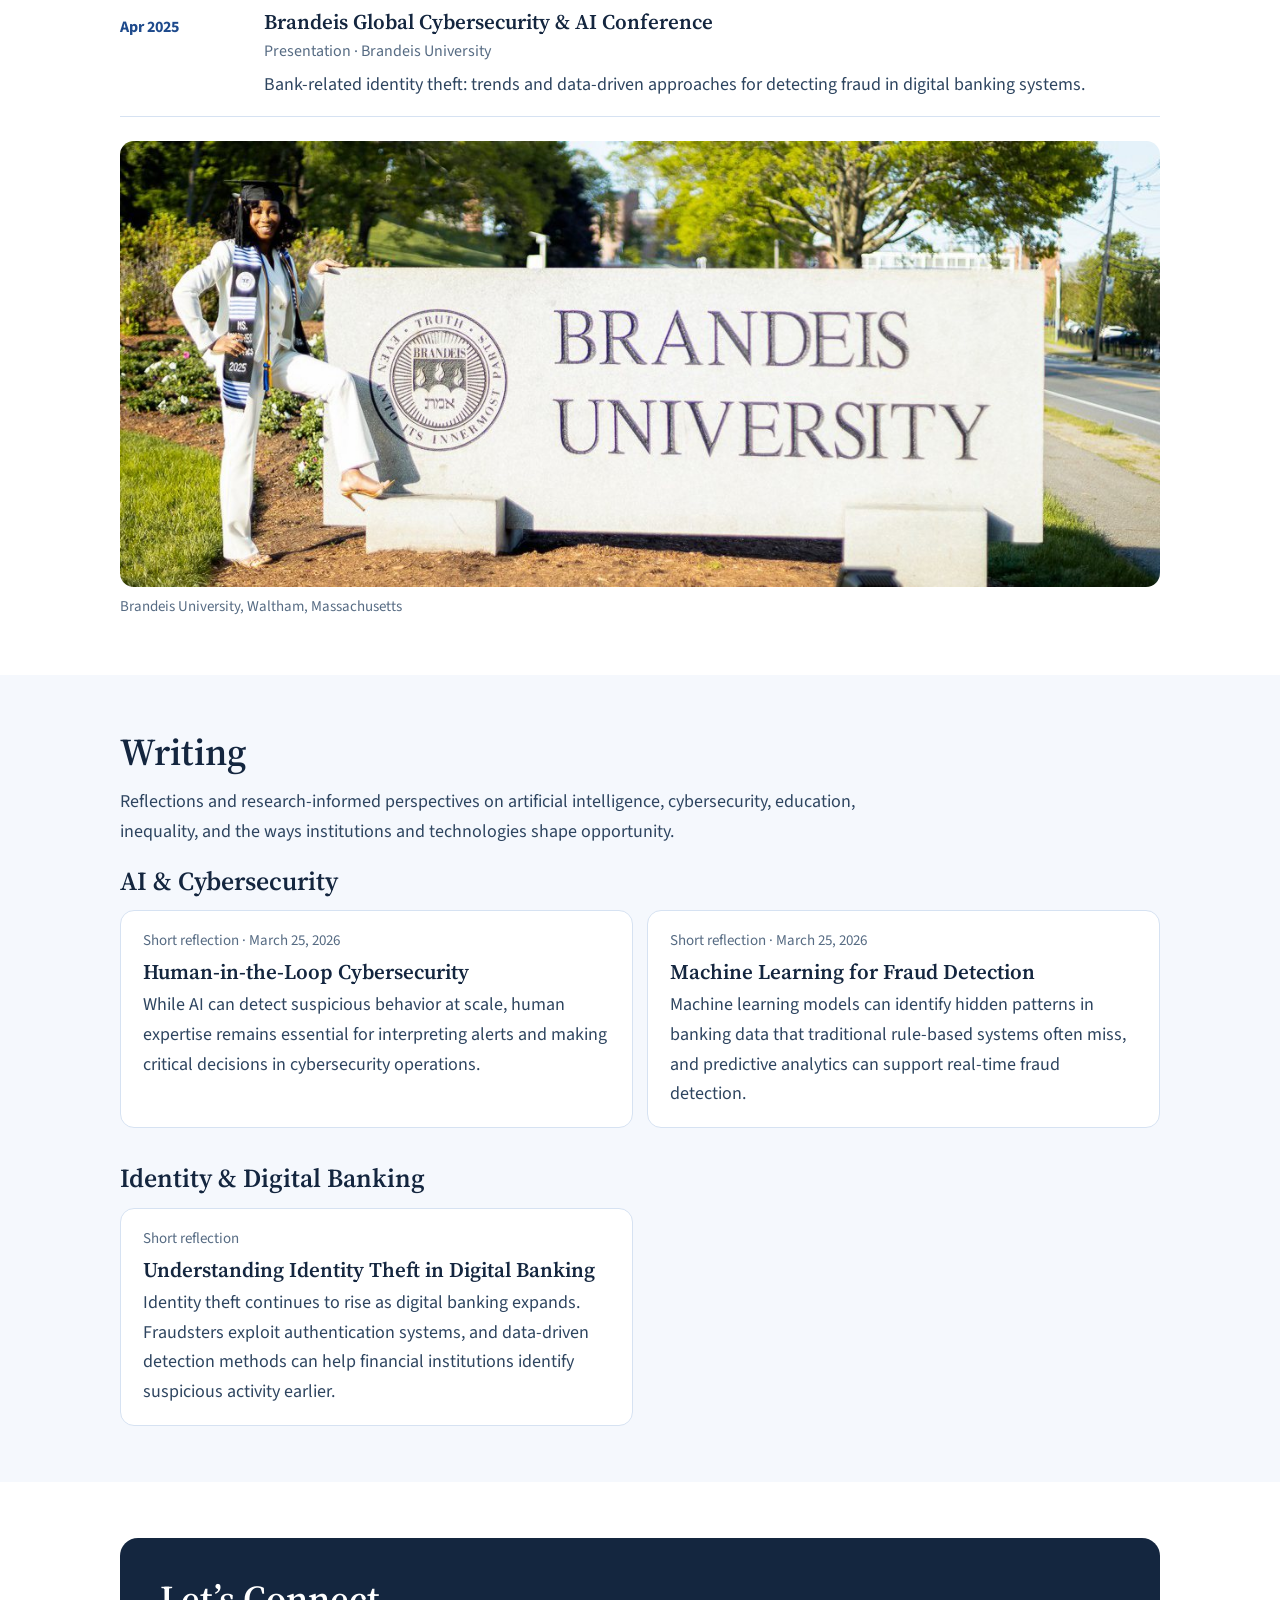
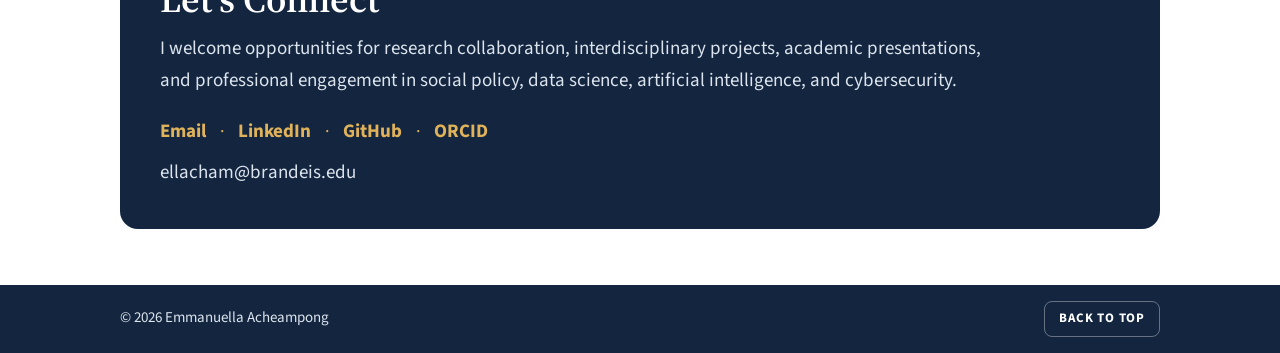
==== commit de56167d: "Refine colors: steel labels, deeper blue, outlined year tags Labels on light backgrounds use steel b" ====
--- a/index.html
+++ b/index.html
@@ -21,7 +21,7 @@
   <link rel="preconnect" href="https://fonts.googleapis.com">
   <link rel="preconnect" href="https://fonts.gstatic.com" crossorigin>
   <link href="https://fonts.googleapis.com/css2?family=Source+Sans+3:wght@400;600;700&family=Source+Serif+4:opsz,wght@8..60,500;8..60,600;8..60,700&display=swap" rel="stylesheet">
-  <link rel="stylesheet" href="assets/css/style.css?v=20261019-4">
+  <link rel="stylesheet" href="assets/css/style.css?v=20261019-5">
 
   <script type="application/ld+json">
   {
--- a/assets/css/style.css
+++ b/assets/css/style.css
@@ -1,16 +1,17 @@
 /* Emmanuella Acheampong · portfolio styles
-   Palette: ink navy #14263F, royal blue #1B4FA3, ice blue #EEF4FC, warm gold #93641C (on light) / #E0B25A (on navy).
+   Palette: ink navy #14263F, royal blue #1E4A8C, ice blue #EEF4FC, steel blue #3F5F82 (labels on light),
+   warm gold #E0B25A (accents on navy only).
    Type: Source Serif 4 for headings, Source Sans 3 for reading text and controls.
    Shared by the homepage and the research / project detail pages. */
 
 :root {
   --ink: #14263F;
-  --royal: #1B4FA3;
-  --royal-dark: #153F84;
+  --royal: #1E4A8C;
+  --royal-dark: #173A6E;
+  --steel: #3F5F82;
   --ice: #EEF4FC;
   --ice-soft: #F5F8FD;
   --ice-border: #D6E2F2;
-  --gold: #93641C;
   --gold-bright: #E0B25A;
   --white: #FFFFFF;
 
@@ -75,10 +76,10 @@
 
 .container { width: 100%; max-width: var(--container); margin: 0 auto; padding: 0 var(--gutter); }
 
-/* Small gold uppercase labels (eyebrows, statuses) */
+/* Small uppercase labels (eyebrows, statuses) */
 .label, .status {
   font-family: var(--font-body); font-size: 14px; font-weight: 700;
-  letter-spacing: 0.06em; text-transform: uppercase; color: var(--gold);
+  letter-spacing: 0.06em; text-transform: uppercase; color: var(--steel);
 }
 
 /* ---------- Header ---------- */
@@ -203,8 +204,8 @@
 .timeline { display: grid; gap: 12px; max-width: 880px; }
 .timeline h4 { margin-top: 10px; }
 .year-chip {
-  display: inline-block; padding: 6px 12px; border-radius: 6px;
-  background: var(--royal); color: var(--white);
+  display: inline-block; padding: 4px 10px; border-radius: 6px;
+  background: var(--white); color: var(--royal); border: 1px solid var(--royal);
   font-size: 14px; font-weight: 700; letter-spacing: 0.06em; text-transform: uppercase;
 }
 
@@ -222,7 +223,7 @@
 /* Service */
 .service-list { margin-top: 12px; display: grid; gap: 6px; max-width: 44em; }
 .service-list li { padding-left: 18px; position: relative; }
-.service-list li::before { content: ""; position: absolute; left: 0; top: 0.7em; width: 6px; height: 6px; border-radius: 50%; background: var(--gold); }
+.service-list li::before { content: ""; position: absolute; left: 0; top: 0.7em; width: 6px; height: 6px; border-radius: 50%; background: var(--steel); }
 .service-list strong { color: var(--text-strong); }
 
 /* Research streams */
@@ -302,7 +303,7 @@
 .page-body h2:first-child { margin-top: 0; }
 .callout {
   margin-bottom: 22px; padding: 12px 18px; max-width: 46em;
-  background: var(--ice-soft); border-left: 4px solid var(--gold); border-radius: 6px;
+  background: var(--ice-soft); border-left: 4px solid var(--steel); border-radius: 6px;
   font-size: 17px; color: var(--text-strong);
 }
 .facts { display: grid; grid-template-columns: max-content 1fr; gap: 6px 28px; max-width: 46em; margin: 0 0 24px; }
